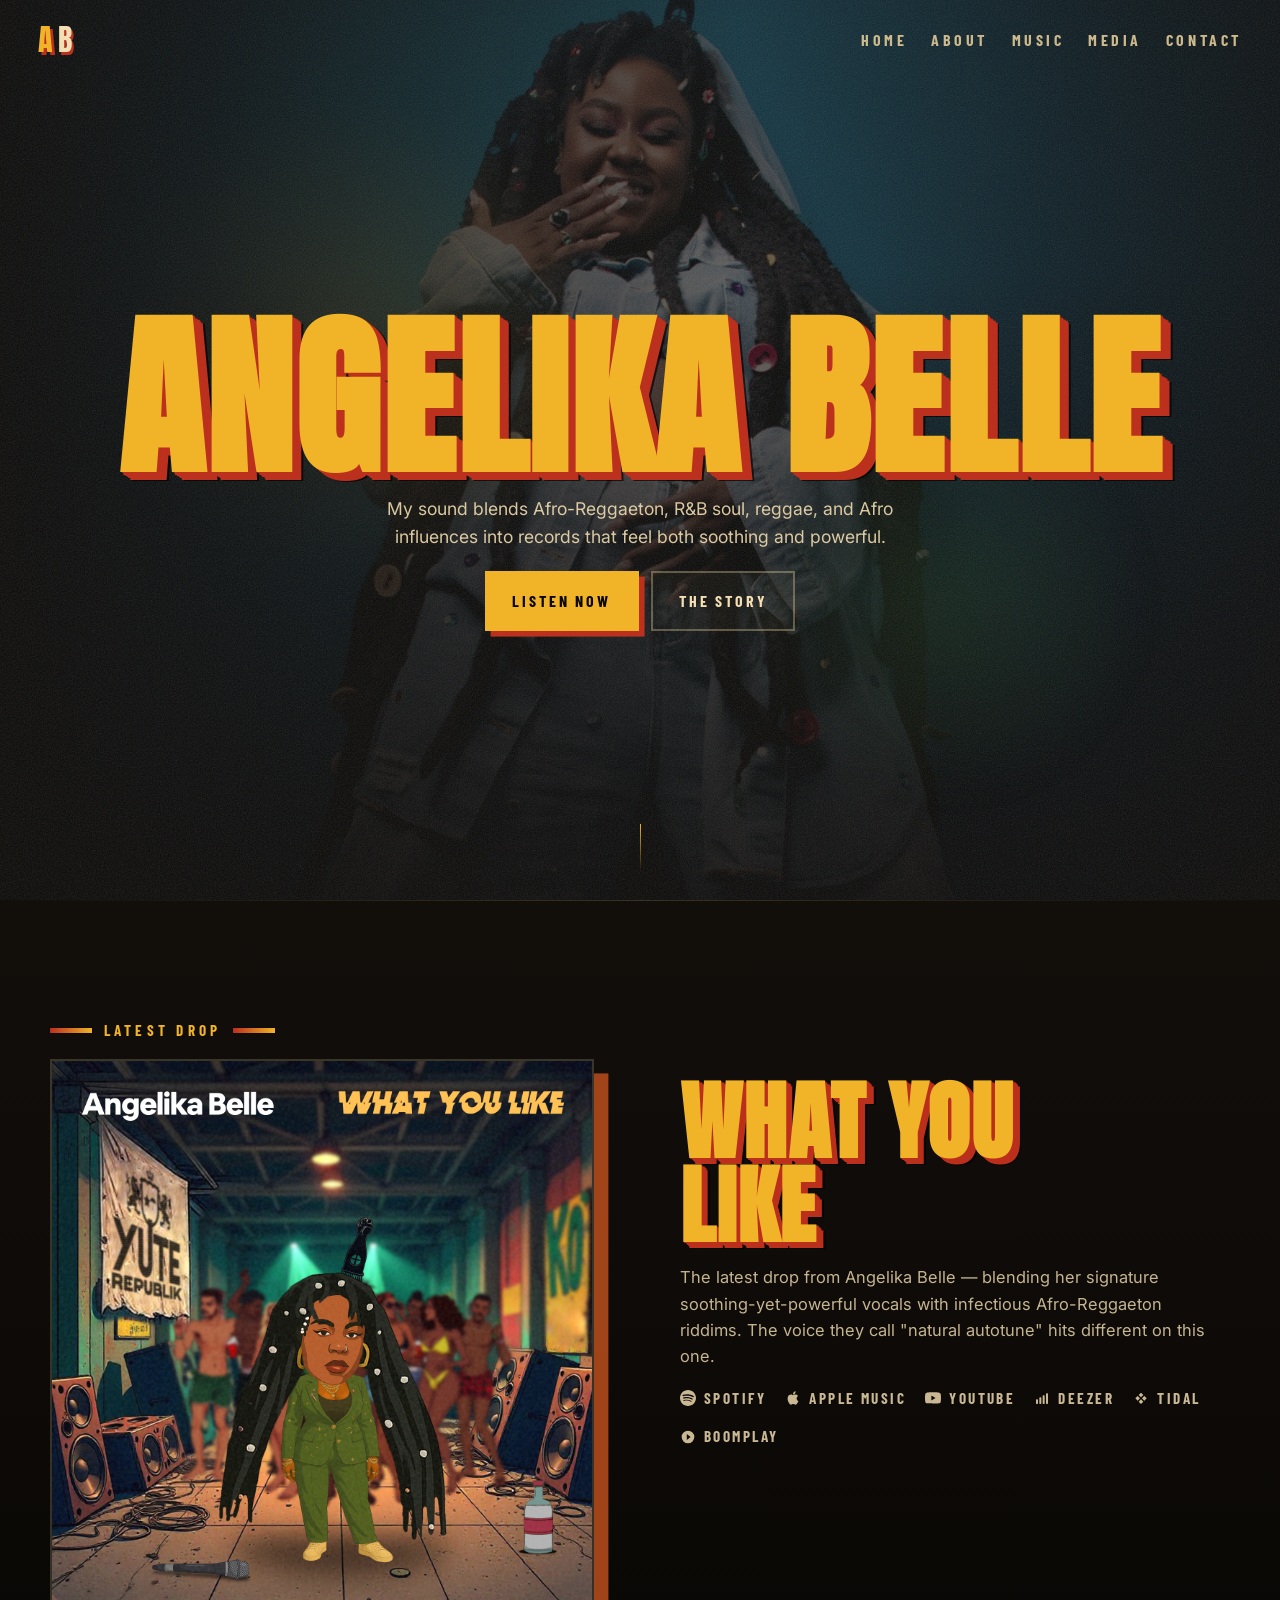
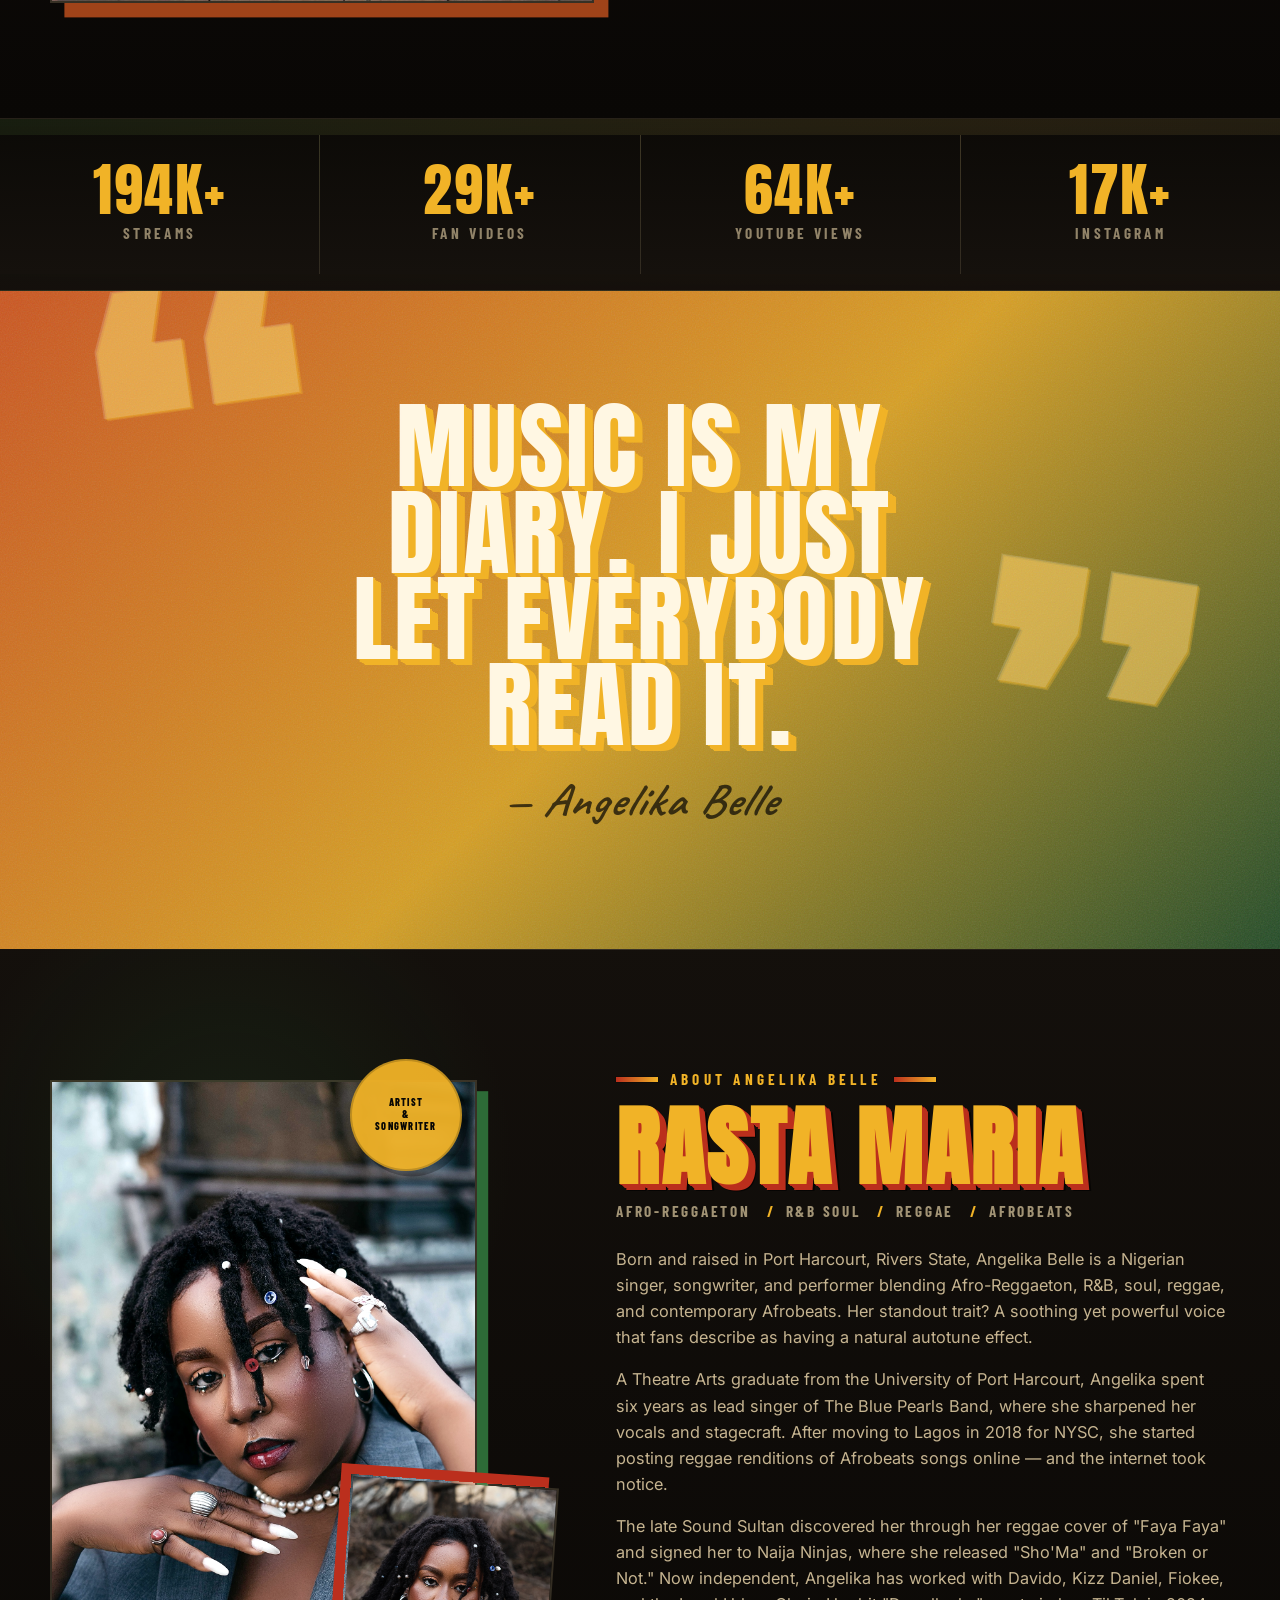
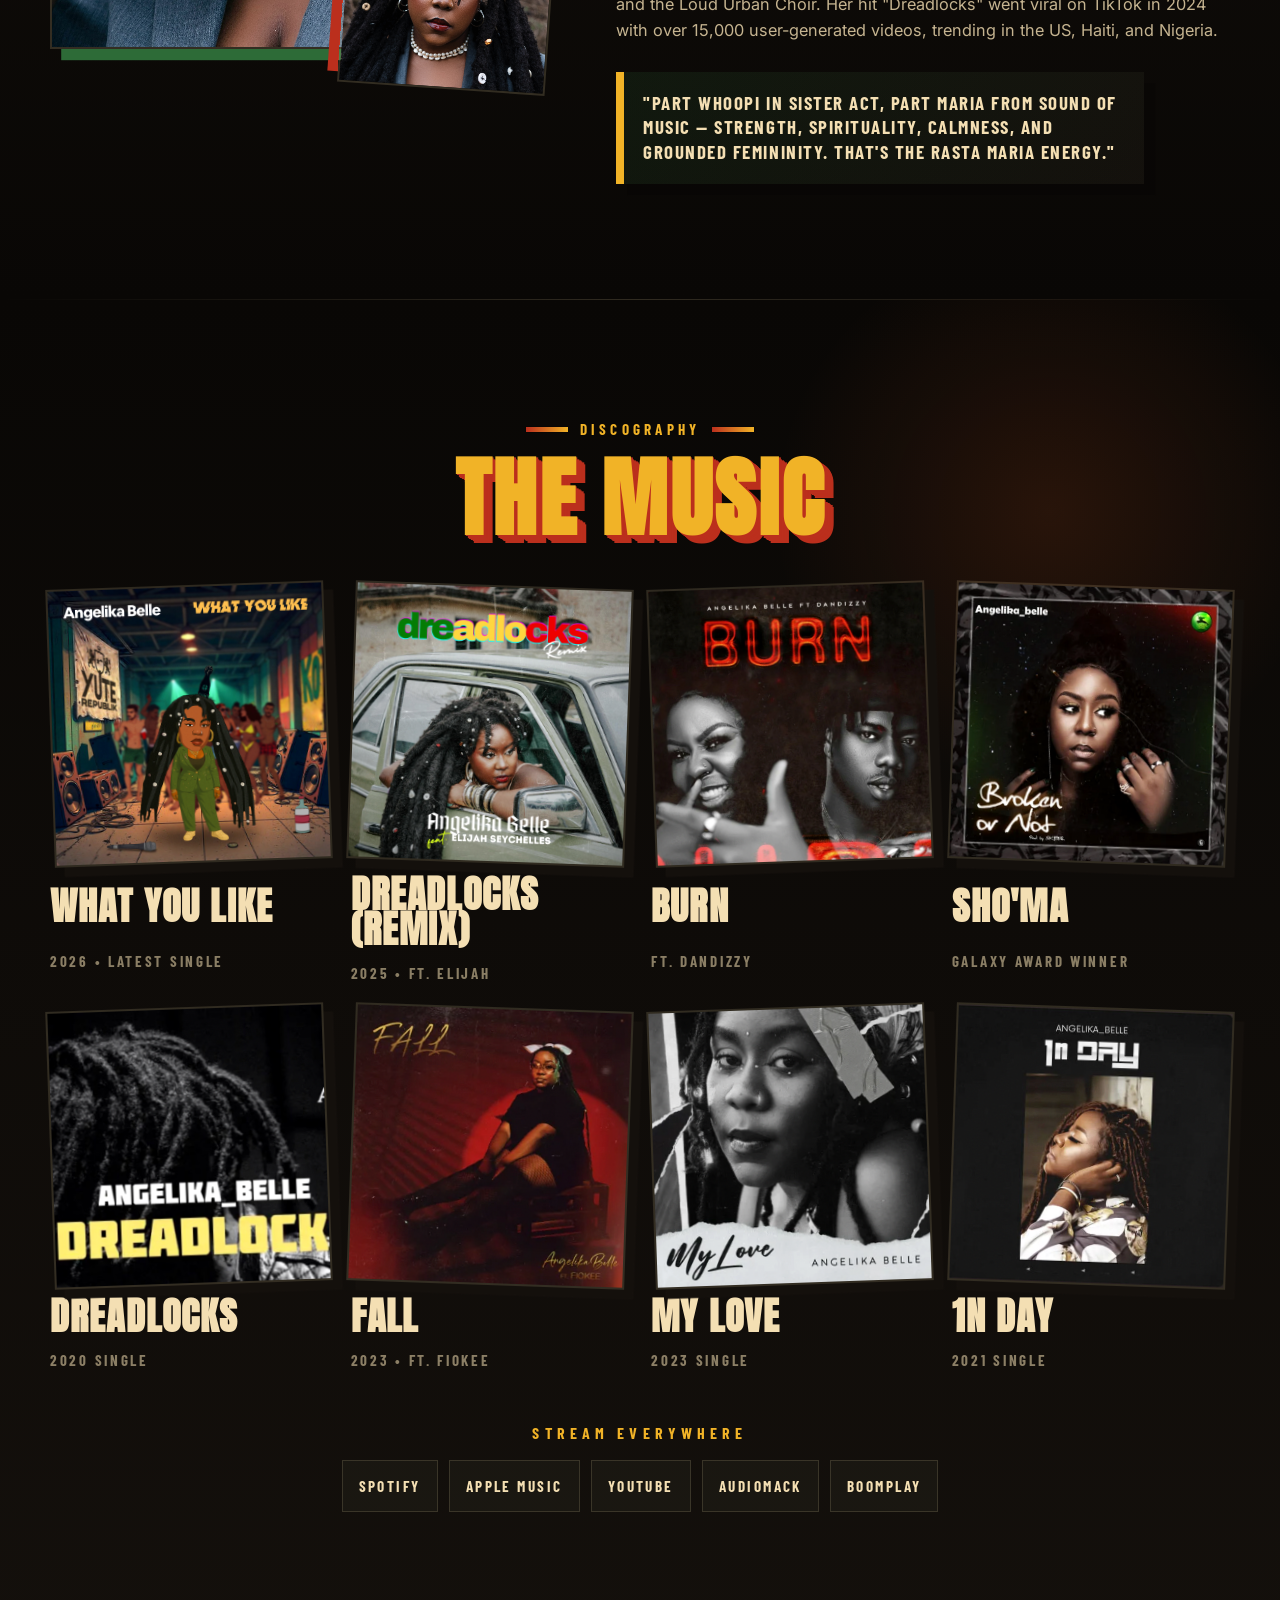
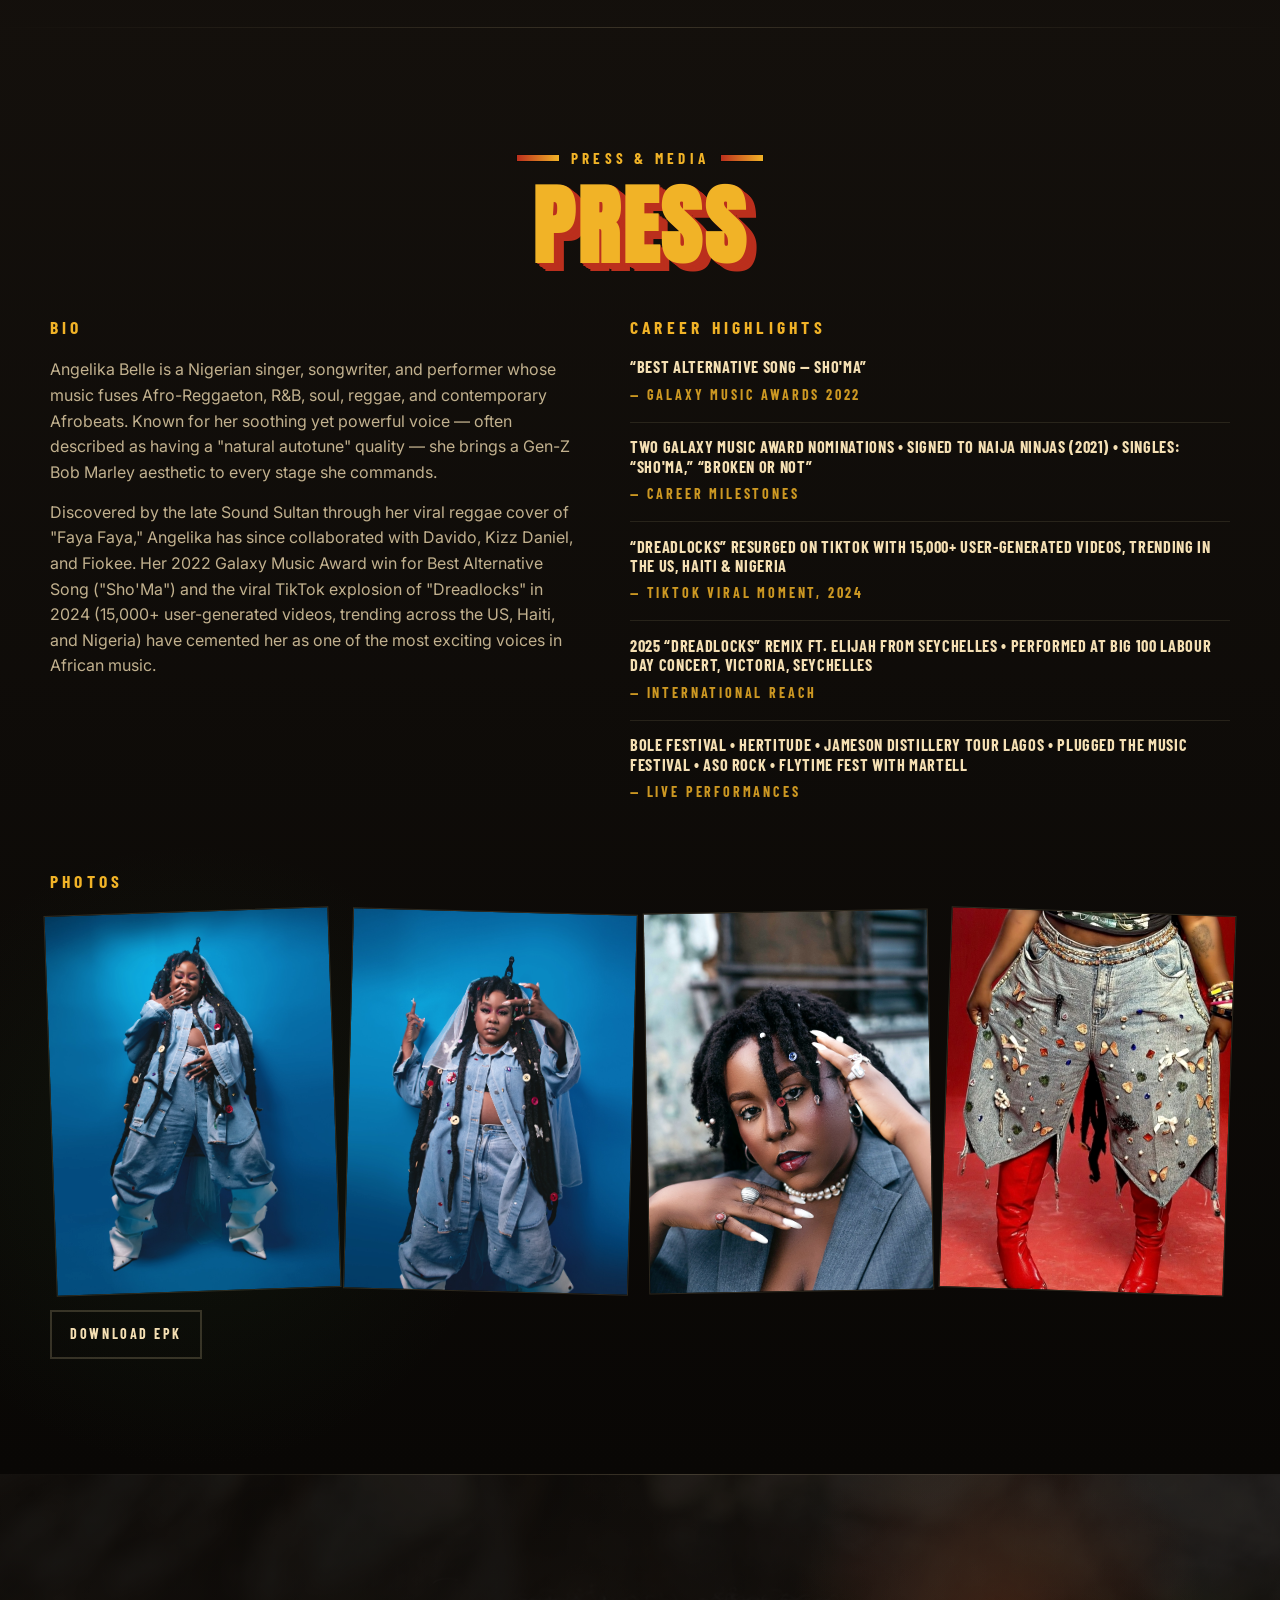
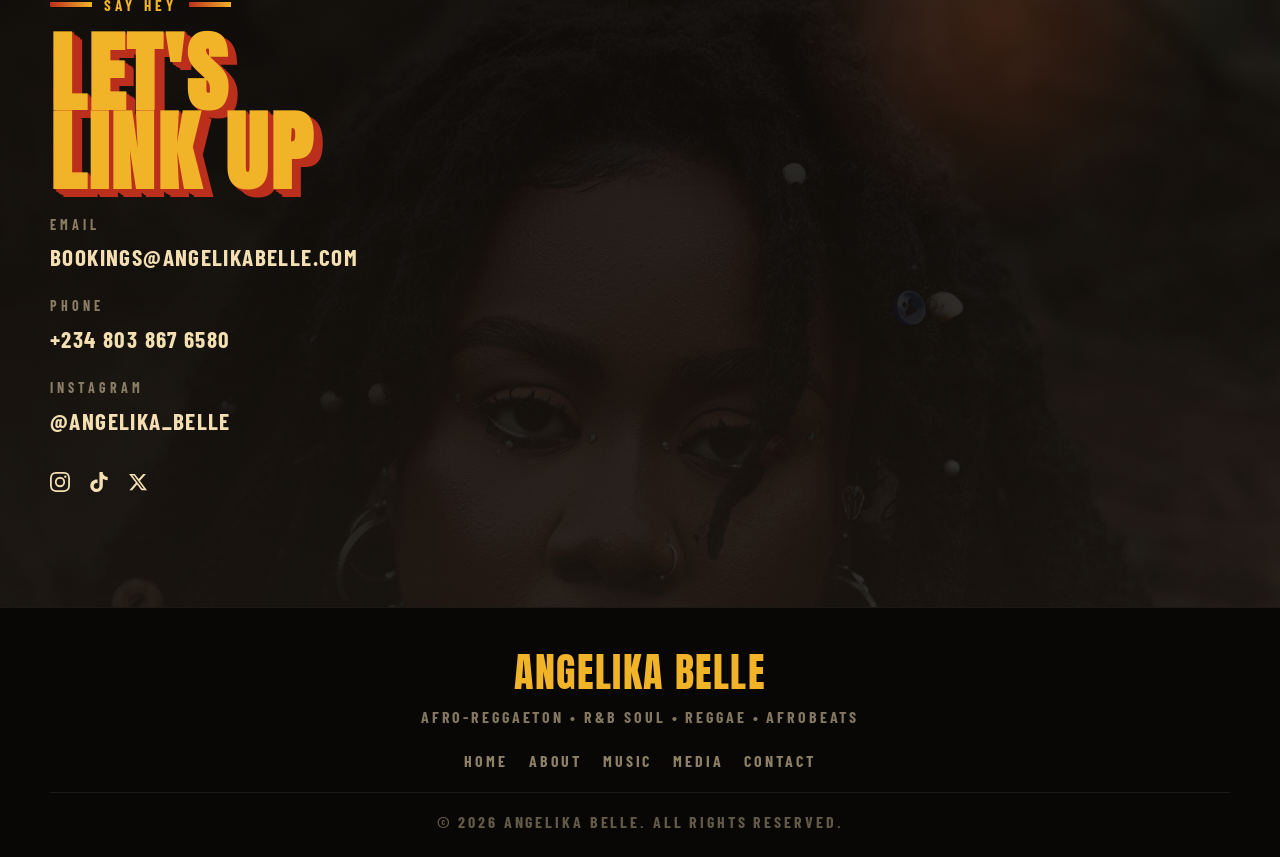
==== index.html @ 521965b9 "Build Angelika Belle site redesign" ====
<!DOCTYPE html>
<html lang="en">
<head>
  <meta charset="UTF-8">
  <meta name="viewport" content="width=device-width, initial-scale=1.0">
  <title>Angelika Belle — Official</title>
  <meta name="description" content="Official website of Angelika Belle — Nigerian singer, songwriter, and performer. Afro-Reggaeton, R&B Soul, Reggae, Afrobeats.">
  <link rel="preconnect" href="https://fonts.googleapis.com">
  <link rel="preconnect" href="https://fonts.gstatic.com" crossorigin>
  <link href="https://fonts.googleapis.com/css2?family=Anton&family=Barlow+Condensed:wght@400;500;600;700;800&family=Caveat:wght@600;700&family=Inter:wght@400;500;600;700;800&display=swap" rel="stylesheet">
  <link rel="stylesheet" href="css/style.css">
</head>
<body>

  <!-- Navigation -->
  <nav class="nav" id="nav">
    <a href="#home" class="nav-logo">
      <span class="logo-a">A</span><span class="logo-b">B</span>
    </a>
    <div class="nav-links" id="navLinks">
      <a href="#home" data-nav>Home</a>
      <a href="#about" data-nav>About</a>
      <a href="#music" data-nav>Music</a>
      <a href="#media" data-nav>Media</a>
      <a href="#contact" data-nav>Contact</a>
    </div>
    <button class="nav-toggle" id="navToggle" aria-label="Toggle menu">
      <span></span><span></span><span></span>
    </button>
  </nav>

  <!-- Mobile Menu -->
  <div class="mobile-menu" id="mobileMenu">
    <div class="mobile-menu-inner">
      <a href="#home" data-mobile-link>Home</a>
      <a href="#about" data-mobile-link>About</a>
      <a href="#music" data-mobile-link>Music</a>
      <a href="#media" data-mobile-link>Media</a>
      <a href="#contact" data-mobile-link>Contact</a>
      <div class="mobile-menu-socials">
        <a href="https://instagram.com/angelika_belle" target="_blank" rel="noopener noreferrer">IG</a>
        <a href="https://x.com/angelika_belle" target="_blank" rel="noopener noreferrer">X</a>
        <a href="https://tiktok.com/@angelika_belle" target="_blank" rel="noopener noreferrer">TT</a>
      </div>
    </div>
  </div>

  <main>

    <!-- ══════════ HERO ══════════ -->
    <section class="hero" id="home">
      <div class="hero-bg-image" data-parallax data-parallax-speed="0.16">
        <img src="assets/images/angelika_belle_1775850807431.jpeg" alt="Angelika Belle">
      </div>
      <div class="hero-grain"></div>
      <div class="hero-overlay"></div>
      <div class="hero-content">
        <h1 class="hero-title anim-up d1">
          <span class="hero-line hero-line-1">Angelika Belle</span>
        </h1>
        <p class="hero-deck anim-up d2">
          My sound blends Afro-Reggaeton, R&amp;B soul, reggae, and Afro influences into records that feel both soothing and powerful.
        </p>
        <div class="hero-btns anim-up d3">
          <a href="#music" class="btn btn-hot">Listen Now</a>
          <a href="#about" class="btn btn-ghost">The Story</a>
        </div>
      </div>
      <div class="hero-bottom">
        <div class="hero-scroll-line anim-up d3"></div>
      </div>
    </section>

    <!-- ══════════ FEATURED RELEASE ══════════ -->
    <section class="featured" id="featured">
      <div class="container">
        <div class="section-divider scroll-in">
          <span>Latest Drop</span>
        </div>
        <div class="featured-layout">
          <div class="featured-cover scroll-in" data-tilt>
            <img src="assets/images/release - What You Like 2026.jpg" alt="What You Like artwork by Angelika Belle">
          </div>
          <div class="featured-info scroll-in sd1">
            <h2 class="featured-title">What You<br>Like</h2>
            <p class="featured-desc">
              The latest drop from Angelika Belle — blending her signature
              soothing-yet-powerful vocals with infectious Afro-Reggaeton
              riddims. The voice they call "natural autotune" hits different
              on this one.
            </p>
            <div class="stream-links">
              <a href="https://open.spotify.com/album/3Im5jsHHzlIuIhIqN92DNZ?si=1&nd=1&dlsi=f3da75b918064ee2" class="stream-btn" target="_blank" rel="noopener noreferrer">
                <svg width="18" height="18" viewBox="0 0 24 24" fill="currentColor"><path d="M12 0C5.4 0 0 5.4 0 12s5.4 12 12 12 12-5.4 12-12S18.66 0 12 0zm5.521 17.34c-.24.359-.66.48-1.021.24-2.82-1.74-6.36-2.101-10.561-1.141-.418.122-.779-.179-.899-.539-.12-.421.18-.78.54-.9 4.56-1.021 8.52-.6 11.64 1.32.42.18.479.659.301 1.02zm1.44-3.3c-.301.42-.841.6-1.262.3-3.239-1.98-8.159-2.58-11.939-1.38-.479.12-1.02-.12-1.14-.6-.12-.48.12-1.021.6-1.141C9.6 9.9 15 10.561 18.72 12.84c.361.181.54.78.241 1.2zm.12-3.36C15.24 8.4 8.82 8.16 5.16 9.301c-.6.179-1.2-.181-1.38-.721-.18-.601.18-1.2.72-1.381 4.26-1.26 11.28-1.02 15.721 1.621.539.3.719 1.02.419 1.56-.299.421-1.02.599-1.559.3z"/></svg>
                Spotify
              </a>
              <a href="https://music.apple.com/us/album/what-you-like-single/1877894327" class="stream-btn" target="_blank" rel="noopener noreferrer">
                <svg width="18" height="18" viewBox="0 0 24 24" fill="currentColor"><path d="M18.71 19.5c-.83 1.24-1.71 2.45-3.05 2.47-1.34.03-1.77-.79-3.29-.79-1.53 0-2 .77-3.27.82-1.31.05-2.3-1.32-3.14-2.53C4.25 17 2.94 12.45 4.7 9.39c.87-1.52 2.43-2.48 4.12-2.51 1.28-.02 2.5.87 3.29.87.78 0 2.26-1.07 3.8-.91.65.03 2.47.26 3.64 1.98-.09.06-2.17 1.28-2.15 3.81.03 3.02 2.65 4.03 2.68 4.04-.03.07-.42 1.44-1.38 2.83M13 3.5c.73-.83 1.94-1.46 2.94-1.5.13 1.17-.34 2.35-1.04 3.19-.69.85-1.83 1.51-2.95 1.42-.15-1.15.41-2.35 1.05-3.11z"/></svg>
                Apple Music
              </a>
              <a href="https://www.youtube.com/watch?v=a4DGXqqy0M4&list=OLAK5uy_kscFLRUIQIiC4fAb8mkAQQVLJJwhYZG60&index=1" class="stream-btn" target="_blank" rel="noopener noreferrer">
                <svg width="18" height="18" viewBox="0 0 24 24" fill="currentColor"><path d="M23.498 6.186a3.016 3.016 0 0 0-2.122-2.136C19.505 3.545 12 3.545 12 3.545s-7.505 0-9.377.505A3.017 3.017 0 0 0 .502 6.186C0 8.07 0 12 0 12s0 3.93.502 5.814a3.016 3.016 0 0 0 2.122 2.136c1.871.505 9.376.505 9.376.505s7.505 0 9.377-.505a3.015 3.015 0 0 0 2.122-2.136C24 15.93 24 12 24 12s0-3.93-.502-5.814zM9.545 15.568V8.432L15.818 12l-6.273 3.568z"/></svg>
                YouTube
              </a>
              <a href="https://www.deezer.com/en/album/920980051" class="stream-btn" target="_blank" rel="noopener noreferrer">
                <svg width="18" height="18" viewBox="0 0 24 24" fill="currentColor" aria-hidden="true">
                  <rect x="3" y="14" width="3" height="7" rx="1"></rect>
                  <rect x="8" y="11" width="3" height="10" rx="1"></rect>
                  <rect x="13" y="8" width="3" height="13" rx="1"></rect>
                  <rect x="18" y="5" width="3" height="16" rx="1"></rect>
                </svg>
                Deezer
              </a>
              <a href="https://tidal.com/album/499745073" class="stream-btn" target="_blank" rel="noopener noreferrer">
                <svg width="18" height="18" viewBox="0 0 24 24" fill="currentColor" aria-hidden="true">
                  <path d="M12 4 8.5 7.5 12 11l3.5-3.5L12 4Zm-5 5L3.5 12.5 7 16l3.5-3.5L7 9Zm10 0-3.5 3.5L17 16l3.5-3.5L17 9Zm-5 5L8.5 17.5 12 21l3.5-3.5L12 14Z"></path>
                </svg>
                Tidal
              </a>
              <a href="https://www.boomplay.com/albums/125982179?srModel=openapi_featurefm&ffm=FFM_e9ed7d1b9ba32bbe08b4fdb4332a2c8f" class="stream-btn" target="_blank" rel="noopener noreferrer">
                <svg width="18" height="18" viewBox="0 0 24 24" fill="currentColor" aria-hidden="true">
                  <path d="M12 2.5a9.5 9.5 0 1 0 9.5 9.5A9.5 9.5 0 0 0 12 2.5Zm-1.8 5.1 5.7 4.4-5.7 4.4V7.6Z"></path>
                </svg>
                Boomplay
              </a>
            </div>
          </div>
        </div>
      </div>
    </section>

    <!-- ══════════ STATS ══════════ -->
    <section class="stats-section">
      <div class="stats-grid">
        <div class="stat-card scroll-in" style="--i:0">
          <span class="stat-number" data-counter data-target="200000" data-suffix="K+">0</span>
          <span class="stat-label">Streams</span>
        </div>
        <div class="stat-card scroll-in" style="--i:1">
          <span class="stat-number" data-counter data-target="30000" data-suffix="K+">0</span>
          <span class="stat-label">Fan Videos</span>
        </div>
        <div class="stat-card scroll-in" style="--i:2">
          <span class="stat-number" data-counter data-target="66000" data-suffix="K+">0</span>
          <span class="stat-label">YouTube Views</span>
        </div>
        <div class="stat-card scroll-in" style="--i:3">
          <span class="stat-number" data-counter data-target="18000" data-suffix="K+">0</span>
          <span class="stat-label">Instagram</span>
        </div>
      </div>
    </section>

    <!-- ══════════ PULL QUOTE ══════════ -->
    <section class="quote-section">
      <div class="quote-grain"></div>
      <div class="quote-marks" aria-hidden="true">
        <span class="quote-mark quote-mark-open">&ldquo;</span>
        <span class="quote-mark quote-mark-close">&rdquo;</span>
      </div>
      <div class="container">
        <blockquote class="poster-quote scroll-in">
          Music is my diary. I just let everybody read it.
        </blockquote>
        <cite class="poster-cite scroll-in sd1">— Angelika Belle</cite>
      </div>
    </section>

    <!-- ══════════ ABOUT ══════════ -->
    <section class="about" id="about">
      <div class="container">
        <div class="about-layout">
          <div class="about-photos scroll-in">
            <div class="about-photo-main" data-tilt>
              <img src="assets/images/angelika_belle_1775850936789.jpeg" alt="Angelika Belle portrait">
            </div>
            <div class="about-photo-small" data-tilt>
              <img src="assets/images/angelika_belle_1775850940435.jpeg" alt="Angelika Belle">
            </div>
            <div class="about-stamp spin-slow">
              <span>Artist<br>&amp;<br>Songwriter</span>
            </div>
          </div>
          <div class="about-text">
            <div class="section-divider scroll-in">
              <span>About Angelika Belle</span>
            </div>
            <h2 class="section-title scroll-in sd1">Rasta Maria</h2>
            <div class="about-genres scroll-in sd1">
              <span>Afro-Reggaeton</span>
              <span>R&amp;B Soul</span>
              <span>Reggae</span>
              <span>Afrobeats</span>
            </div>
            <div class="about-body scroll-in sd2">
              <p>
                Born and raised in Port Harcourt, Rivers State, Angelika Belle
                is a Nigerian singer, songwriter, and performer blending
                Afro-Reggaeton, R&B, soul, reggae, and contemporary Afrobeats.
                Her standout trait? A soothing yet powerful voice that fans
                describe as having a natural autotune effect.
              </p>
              <p>
                A Theatre Arts graduate from the University of Port Harcourt,
                Angelika spent six years as lead singer of The Blue Pearls Band,
                where she sharpened her vocals and stagecraft. After moving to
                Lagos in 2018 for NYSC, she started posting reggae renditions
                of Afrobeats songs online — and the internet took notice.
              </p>
              <p>
                The late Sound Sultan discovered her through her reggae cover of
                "Faya Faya" and signed her to Naija Ninjas, where she released
                "Sho'Ma" and "Broken or Not." Now independent, Angelika has
                worked with Davido, Kizz Daniel, Fiokee, and the Loud Urban
                Choir. Her hit "Dreadlocks" went viral on TikTok in 2024 with
                over 15,000 user-generated videos, trending in the US, Haiti,
                and Nigeria.
              </p>
            </div>
            <div class="about-quote-box scroll-in sd3">
              <p>"Part Whoopi in Sister Act, part Maria from Sound of Music — strength, spirituality, calmness, and grounded femininity. That's the Rasta Maria energy."</p>
            </div>
          </div>
        </div>
      </div>
    </section>

    <!-- ══════════ MUSIC ══════════ -->
    <section class="music" id="music">
      <div class="container">
        <div class="section-header-center">
          <div class="section-divider scroll-in section-divider-center">
            <span>Discography</span>
          </div>
          <h2 class="section-title scroll-in sd1">The Music</h2>
        </div>
        <div class="music-grid">
          <article class="music-card scroll-in" style="--i:0">
            <div class="music-card-img" data-tilt>
              <img src="assets/images/release - What You Like 2026.jpg" alt="What You Like cover art">
              <button class="play-fab" aria-label="Play">
                <svg width="22" height="22" viewBox="0 0 24 24" fill="currentColor"><path d="M8 5v14l11-7z"/></svg>
              </button>
            </div>
            <h3>What You Like</h3>
            <span>2026 &bull; Latest Single</span>
          </article>
          <article class="music-card scroll-in" style="--i:1">
            <div class="music-card-img" data-tilt>
              <img src="assets/images/release - dreadlocks remix 2025.jpg" alt="Dreadlocks remix cover art">
              <button class="play-fab" aria-label="Play">
                <svg width="22" height="22" viewBox="0 0 24 24" fill="currentColor"><path d="M8 5v14l11-7z"/></svg>
              </button>
            </div>
            <h3>Dreadlocks (Remix)</h3>
            <span>2025 &bull; ft. Elijah</span>
          </article>
          <article class="music-card scroll-in" style="--i:2">
            <div class="music-card-img" data-tilt>
              <img src="assets/images/release - Burn 2020.jpg" alt="Burn cover art">
              <button class="play-fab" aria-label="Play">
                <svg width="22" height="22" viewBox="0 0 24 24" fill="currentColor"><path d="M8 5v14l11-7z"/></svg>
              </button>
            </div>
            <h3>Burn</h3>
            <span>ft. DanDizzy</span>
          </article>
          <article class="music-card scroll-in" style="--i:3">
            <div class="music-card-img" data-tilt>
              <img src="assets/images/release - shoma 2021.png" alt="Sho'Ma cover art">
              <button class="play-fab" aria-label="Play">
                <svg width="22" height="22" viewBox="0 0 24 24" fill="currentColor"><path d="M8 5v14l11-7z"/></svg>
              </button>
            </div>
            <h3>Sho'Ma</h3>
            <span>Galaxy Award Winner</span>
          </article>
          <article class="music-card scroll-in" style="--i:4">
            <div class="music-card-img" data-tilt>
              <img src="assets/images/release - Dreadlocks 2020.jpg" alt="Dreadlocks cover art">
              <button class="play-fab" aria-label="Play">
                <svg width="22" height="22" viewBox="0 0 24 24" fill="currentColor"><path d="M8 5v14l11-7z"/></svg>
              </button>
            </div>
            <h3>Dreadlocks</h3>
            <span>2020 Single</span>
          </article>
          <article class="music-card scroll-in" style="--i:5">
            <div class="music-card-img" data-tilt>
              <img src="assets/images/release - Fall ft Fiokee 2023.png" alt="Fall featuring Fiokee cover art">
              <button class="play-fab" aria-label="Play">
                <svg width="22" height="22" viewBox="0 0 24 24" fill="currentColor"><path d="M8 5v14l11-7z"/></svg>
              </button>
            </div>
            <h3>Fall</h3>
            <span>2023 • ft. Fiokee</span>
          </article>
          <article class="music-card scroll-in" style="--i:6">
            <div class="music-card-img" data-tilt>
              <img src="assets/images/release - My Love 2023.png" alt="My Love cover art">
              <button class="play-fab" aria-label="Play">
                <svg width="22" height="22" viewBox="0 0 24 24" fill="currentColor"><path d="M8 5v14l11-7z"/></svg>
              </button>
            </div>
            <h3>My Love</h3>
            <span>2023 Single</span>
          </article>
          <article class="music-card scroll-in" style="--i:7">
            <div class="music-card-img" data-tilt>
              <img src="assets/images/release - 1n Day 2021.jpg" alt="1n Day cover art">
              <button class="play-fab" aria-label="Play">
                <svg width="22" height="22" viewBox="0 0 24 24" fill="currentColor"><path d="M8 5v14l11-7z"/></svg>
              </button>
            </div>
            <h3>1n Day</h3>
            <span>2021 Single</span>
          </article>
        </div>
        <div class="stream-everywhere scroll-in">
          <p>Stream everywhere</p>
          <div class="stream-pills">
            <a href="#" class="pill">Spotify</a>
            <a href="#" class="pill">Apple Music</a>
            <a href="#" class="pill">YouTube</a>
            <a href="#" class="pill">Audiomack</a>
            <a href="#" class="pill">Boomplay</a>
          </div>
        </div>
      </div>
    </section>

    <!-- ══════════ MEDIA / EPK ══════════ -->
    <section class="media" id="media">
      <div class="container">
        <div class="section-header-center">
          <div class="section-divider scroll-in section-divider-center">
            <span>Press &amp; Media</span>
          </div>
          <h2 class="section-title scroll-in sd1">Press</h2>
        </div>
        <div class="epk-layout">
          <div class="epk-bio scroll-in">
            <h3>Bio</h3>
            <p>
              Angelika Belle is a Nigerian singer, songwriter, and performer
              whose music fuses Afro-Reggaeton, R&B, soul, reggae, and
              contemporary Afrobeats. Known for her soothing yet powerful
              voice — often described as having a "natural autotune" quality —
              she brings a Gen-Z Bob Marley aesthetic to every stage she
              commands.
            </p>
            <p>
              Discovered by the late Sound Sultan through her viral reggae
              cover of "Faya Faya," Angelika has since collaborated with
              Davido, Kizz Daniel, and Fiokee. Her 2022 Galaxy Music Award
              win for Best Alternative Song ("Sho'Ma") and the viral TikTok
              explosion of "Dreadlocks" in 2024 (15,000+ user-generated
              videos, trending across the US, Haiti, and Nigeria) have
              cemented her as one of the most exciting voices in African music.
            </p>
          </div>
          <div class="epk-press scroll-in sd1">
            <h3>Career Highlights</h3>
            <div class="press-card">
              <p>&ldquo;Best Alternative Song &mdash; Sho'Ma&rdquo;</p>
              <cite>— Galaxy Music Awards 2022</cite>
            </div>
            <div class="press-card">
              <p>Two Galaxy Music Award nominations &bull; Signed to Naija Ninjas (2021) &bull; Singles: &ldquo;Sho'Ma,&rdquo; &ldquo;Broken or Not&rdquo;</p>
              <cite>— Career Milestones</cite>
            </div>
            <div class="press-card">
              <p>&ldquo;Dreadlocks&rdquo; resurged on TikTok with 15,000+ user-generated videos, trending in the US, Haiti &amp; Nigeria</p>
              <cite>— TikTok Viral Moment, 2024</cite>
            </div>
            <div class="press-card">
              <p>2025 &ldquo;Dreadlocks&rdquo; remix ft. Elijah from Seychelles &bull; Performed at Big 100 Labour Day concert, Victoria, Seychelles</p>
              <cite>— International Reach</cite>
            </div>
            <div class="press-card">
              <p>Bole Festival &bull; HERTITUDE &bull; Jameson Distillery Tour Lagos &bull; PLUGGED the Music Festival &bull; Aso Rock &bull; Flytime Fest with Martell</p>
              <cite>— Live Performances</cite>
            </div>
          </div>
        </div>
        <div class="epk-photos scroll-in">
          <h3>Photos</h3>
          <div class="press-photo-grid">
            <div class="press-photo" data-tilt><img src="assets/images/angelika_belle_1775850807431.jpeg" alt="Press photo" loading="lazy"></div>
            <div class="press-photo" data-tilt><img src="assets/images/angelika_belle_1775850811748.jpeg" alt="Press photo" loading="lazy"></div>
            <div class="press-photo" data-tilt><img src="assets/images/angelika_belle_1775850936789.jpeg" alt="Press photo" loading="lazy"></div>
            <div class="press-photo" data-tilt><img src="assets/images/angelika_belle_1775850829840.jpeg" alt="Press photo" loading="lazy"></div>
          </div>
          <a href="#" class="btn btn-outline-dark btn-sm">Download EPK</a>
        </div>
      </div>
    </section>

    <!-- ══════════ CONTACT ══════════ -->
    <section class="contact" id="contact">
      <div class="container">
        <div class="contact-layout contact-layout-single">
          <div class="contact-left">
            <div class="section-divider scroll-in">
              <span>Say Hey</span>
            </div>
            <h2 class="section-title section-title-light scroll-in sd1">Let's<br>Link Up</h2>
            <div class="contact-channels scroll-in sd2">
              <div class="channel">
                <h4>Email</h4>
                <a href="mailto:bookings@angelikabelle.com">bookings@angelikabelle.com</a>
              </div>
              <div class="channel">
                <h4>Phone</h4>
                <a href="tel:+2348038676580">+234 803 867 6580</a>
              </div>
              <div class="channel">
                <h4>Instagram</h4>
                <a href="https://instagram.com/angelika_belle" target="_blank" rel="noopener noreferrer">@angelika_belle</a>
              </div>
            </div>
            <div class="contact-socials scroll-in sd3">
              <a href="https://instagram.com/angelika_belle" class="social-circle" aria-label="Instagram" target="_blank" rel="noopener noreferrer">
                <svg width="20" height="20" viewBox="0 0 24 24" fill="currentColor"><path d="M12 2.163c3.204 0 3.584.012 4.85.07 3.252.148 4.771 1.691 4.919 4.919.058 1.265.069 1.645.069 4.849 0 3.205-.012 3.584-.069 4.849-.149 3.225-1.664 4.771-4.919 4.919-1.266.058-1.644.07-4.85.07-3.204 0-3.584-.012-4.849-.07-3.26-.149-4.771-1.699-4.919-4.92-.058-1.265-.07-1.644-.07-4.849 0-3.204.013-3.583.07-4.849.149-3.227 1.664-4.771 4.919-4.919 1.266-.057 1.645-.069 4.849-.069zM12 0C8.741 0 8.333.014 7.053.072 2.695.272.273 2.69.073 7.052.014 8.333 0 8.741 0 12c0 3.259.014 3.668.072 4.948.2 4.358 2.618 6.78 6.98 6.98C8.333 23.986 8.741 24 12 24c3.259 0 3.668-.014 4.948-.072 4.354-.2 6.782-2.618 6.979-6.98.059-1.28.073-1.689.073-4.948 0-3.259-.014-3.667-.072-4.947-.196-4.354-2.617-6.78-6.979-6.98C15.668.014 15.259 0 12 0zm0 5.838a6.162 6.162 0 100 12.324 6.162 6.162 0 000-12.324zM12 16a4 4 0 110-8 4 4 0 010 8zm6.406-11.845a1.44 1.44 0 100 2.881 1.44 1.44 0 000-2.881z"/></svg>
              </a>
              <a href="https://tiktok.com/@angelika_belle" class="social-circle" aria-label="TikTok" target="_blank" rel="noopener noreferrer">
                <svg width="20" height="20" viewBox="0 0 24 24" fill="currentColor"><path d="M12.525.02c1.31-.02 2.61-.01 3.91-.02.08 1.53.63 3.09 1.75 4.17 1.12 1.11 2.7 1.62 4.24 1.79v4.03c-1.44-.05-2.89-.35-4.2-.97-.57-.26-1.1-.59-1.62-.93-.01 2.92.01 5.84-.02 8.75-.08 1.4-.54 2.79-1.35 3.94-1.31 1.92-3.58 3.17-5.91 3.21-1.43.08-2.86-.31-4.08-1.03-2.02-1.19-3.44-3.37-3.65-5.71-.02-.5-.03-1-.01-1.49.18-1.9 1.12-3.72 2.58-4.96 1.66-1.44 3.98-2.13 6.15-1.72.02 1.48-.04 2.96-.04 4.44-.99-.32-2.15-.23-3.02.37-.63.41-1.11 1.04-1.36 1.75-.21.51-.15 1.07-.14 1.61.24 1.64 1.82 3.02 3.5 2.87 1.12-.01 2.19-.66 2.77-1.61.19-.33.4-.67.41-1.06.1-1.79.06-3.57.07-5.36.01-4.03-.01-8.05.02-12.07z"/></svg>
              </a>
              <a href="https://x.com/angelika_belle" class="social-circle" aria-label="X" target="_blank" rel="noopener noreferrer">
                <svg width="20" height="20" viewBox="0 0 24 24" fill="currentColor"><path d="M18.244 2.25h3.308l-7.227 8.26 8.502 11.24H16.17l-5.214-6.817L4.99 21.75H1.68l7.73-8.835L1.254 2.25H8.08l4.713 6.231zm-1.161 17.52h1.833L7.084 4.126H5.117z"/></svg>
              </a>
            </div>
          </div>
        </div>
      </div>
    </section>

  </main>

  <!-- Footer -->
  <footer class="footer">
    <div class="container">
      <div class="footer-inner">
        <div class="footer-brand">
          <span class="footer-name">Angelika Belle</span>
          <p>Afro-Reggaeton &bull; R&B Soul &bull; Reggae &bull; Afrobeats</p>
        </div>
        <div class="footer-links">
          <a href="#home">Home</a>
          <a href="#about">About</a>
          <a href="#music">Music</a>
          <a href="#media">Media</a>
          <a href="#contact">Contact</a>
        </div>
        <div class="footer-copy">
          <p>&copy; 2026 Angelika Belle. All rights reserved.</p>
        </div>
      </div>
    </div>
  </footer>

  <script src="js/main.js"></script>
</body>
</html>
---- css/style.css ----
*, *::before, *::after {
  box-sizing: border-box;
  margin: 0;
  padding: 0;
}

:root {
  --bg: #090705;
  --bg-soft: #14100c;
  --bg-panel: #1b1510;
  --ink: #f4dfb3;
  --ink-dim: #ccb98c;
  --line: rgba(255, 231, 176, 0.18);
  --yellow: #f1b327;
  --orange: #da5b22;
  --red: #bb2f1d;
  --green: #2d6b37;
  --shadow: rgba(0, 0, 0, 0.42);
  --shadow-heavy: rgba(0, 0, 0, 0.72);
  --font-display: "Anton", sans-serif;
  --font-condensed: "Barlow Condensed", sans-serif;
  --font-body: "Inter", sans-serif;
  --container: min(1180px, calc(100vw - 2.25rem));
  --section-space: clamp(4.5rem, 9vw, 8.5rem);
  --ease: cubic-bezier(0.22, 1, 0.36, 1);
  --grain: url("data:image/svg+xml,%3Csvg viewBox='0 0 180 180' xmlns='http://www.w3.org/2000/svg'%3E%3Cfilter id='n'%3E%3CfeTurbulence type='fractalNoise' baseFrequency='.9' numOctaves='3' stitchTiles='stitch'/%3E%3C/filter%3E%3Crect width='100%25' height='100%25' filter='url(%23n)' opacity='.42'/%3E%3C/svg%3E");
}

html {
  scroll-behavior: smooth;
}

body {
  min-width: 320px;
  font-family: var(--font-body);
  background:
    radial-gradient(circle at 20% 0%, rgba(241, 179, 39, 0.16), transparent 28%),
    radial-gradient(circle at 85% 18%, rgba(187, 47, 29, 0.2), transparent 22%),
    radial-gradient(circle at 50% 90%, rgba(45, 107, 55, 0.15), transparent 32%),
    var(--bg);
  color: var(--ink);
  line-height: 1.6;
  overflow-x: hidden;
  -webkit-font-smoothing: antialiased;
  position: relative;
  --scroll-shift: 0px;
}

body::before {
  content: "";
  position: fixed;
  inset: 0;
  pointer-events: none;
  background-image: var(--grain);
  background-size: 180px 180px;
  opacity: 0.2;
  mix-blend-mode: soft-light;
  z-index: 2000;
}

::selection {
  background: var(--yellow);
  color: var(--bg);
}

img {
  display: block;
  max-width: 100%;
}

a {
  color: inherit;
  text-decoration: none;
}

button,
input,
textarea,
select {
  font: inherit;
}

button {
  border: 0;
  background: none;
  cursor: pointer;
}

.container {
  width: var(--container);
  margin: 0 auto;
}

.hero-grain,
.quote-grain {
  position: absolute;
  inset: 0;
  background-image: var(--grain);
  background-size: 220px 220px;
  opacity: 0.34;
  pointer-events: none;
  z-index: 2;
}

.anim-up {
  opacity: 0;
  transform: translateY(24px);
  animation: rise 0.82s var(--ease) forwards;
}

.d1 { animation-delay: 0.12s; }
.d2 { animation-delay: 0.26s; }
.d3 { animation-delay: 0.4s; }

.scroll-in {
  opacity: 0;
  transform: translateY(28px);
  transition: opacity 0.75s var(--ease), transform 0.75s var(--ease);
}

.scroll-in.visible {
  opacity: 1;
  transform: translateY(0);
}

.sd1 { transition-delay: 0.09s; }
.sd2 { transition-delay: 0.18s; }
.sd3 { transition-delay: 0.27s; }

@keyframes rise {
  to {
    opacity: 1;
    transform: translateY(0);
  }
}

@keyframes swayGlow {
  0%, 100% { transform: translate3d(0, 0, 0) scale(1); }
  50% { transform: translate3d(0, -10px, 0) scale(1.03); }
}

@keyframes spin {
  to { transform: rotate(360deg); }
}

.nav {
  position: fixed;
  inset: 0 0 auto;
  z-index: 1000;
  display: flex;
  align-items: center;
  justify-content: space-between;
  gap: 1rem;
  padding: 1rem clamp(1rem, 3vw, 2.5rem);
  transition: background 0.35s ease, border-color 0.35s ease, transform 0.35s ease;
}

.nav.scrolled {
  background: rgba(9, 7, 5, 0.93);
  border-bottom: 1px solid rgba(255, 231, 176, 0.14);
}

.nav-logo {
  display: inline-flex;
  align-items: baseline;
  gap: 0.15rem;
  font-family: var(--font-display);
  font-size: 1.85rem;
  letter-spacing: 0.06em;
  text-transform: uppercase;
  text-shadow: 0.18rem 0.18rem 0 var(--red);
}

.logo-a { color: var(--yellow); }
.logo-b { color: var(--ink); }

.nav-links {
  display: flex;
  flex-wrap: wrap;
  gap: 1.5rem;
}

.nav-links a {
  position: relative;
  font-family: var(--font-condensed);
  font-size: 1rem;
  font-weight: 700;
  letter-spacing: 0.22em;
  text-transform: uppercase;
  color: var(--ink-dim);
}

.nav-links a::after {
  content: "";
  position: absolute;
  left: 0;
  bottom: -0.2rem;
  width: 100%;
  height: 2px;
  background: var(--yellow);
  transform: scaleX(0);
  transform-origin: left;
  transition: transform 0.3s var(--ease);
}

.nav-links a:hover,
.nav-links a:focus-visible {
  color: var(--ink);
}

.nav-links a:hover::after,
.nav-links a:focus-visible::after {
  transform: scaleX(1);
}

.nav-toggle {
  display: none;
  flex-direction: column;
  gap: 0.3rem;
  width: 2rem;
  position: relative;
  z-index: 1002;
}

.nav-toggle span {
  width: 100%;
  height: 2px;
  background: var(--ink);
  transition: transform 0.3s ease, opacity 0.3s ease;
}

.nav-toggle.active span:nth-child(1) { transform: translateY(0.5rem) rotate(45deg); }
.nav-toggle.active span:nth-child(2) { opacity: 0; }
.nav-toggle.active span:nth-child(3) { transform: translateY(-0.5rem) rotate(-45deg); }

.mobile-menu {
  position: fixed;
  inset: 0;
  z-index: 999;
  background:
    radial-gradient(circle at 20% 25%, rgba(218, 91, 34, 0.22), transparent 24%),
    radial-gradient(circle at 80% 75%, rgba(45, 107, 55, 0.22), transparent 22%),
    rgba(9, 7, 5, 0.98);
  opacity: 0;
  pointer-events: none;
  transition: opacity 0.35s ease;
}

.mobile-menu.active {
  opacity: 1;
  pointer-events: auto;
}

.mobile-menu-inner {
  min-height: 100%;
  display: flex;
  flex-direction: column;
  justify-content: center;
  align-items: center;
  gap: 0.45rem;
  padding: 6rem 1.5rem 2rem;
  text-align: center;
}

.mobile-menu-inner > a {
  font-family: var(--font-display);
  font-size: clamp(2.8rem, 12vw, 4.5rem);
  line-height: 0.94;
  letter-spacing: 0.04em;
  text-transform: uppercase;
  text-shadow: 0.14rem 0.14rem 0 rgba(0, 0, 0, 0.45);
}

.mobile-menu-socials {
  display: flex;
  gap: 1.2rem;
  margin-top: 1.8rem;
}

.mobile-menu-socials a {
  font-family: var(--font-condensed);
  letter-spacing: 0.22em;
  color: var(--yellow);
}

.btn {
  display: inline-flex;
  align-items: center;
  justify-content: center;
  gap: 0.45rem;
  min-height: 3.3rem;
  padding: 0.95rem 1.6rem;
  border: 2px solid transparent;
  font-family: var(--font-condensed);
  font-size: 1rem;
  font-weight: 700;
  letter-spacing: 0.18em;
  text-transform: uppercase;
  transition: transform 0.25s var(--ease), background 0.25s var(--ease), border-color 0.25s var(--ease), color 0.25s var(--ease), box-shadow 0.25s var(--ease);
  position: relative;
  overflow: hidden;
}

.btn::after {
  content: "";
  position: absolute;
  inset: 0;
  background: linear-gradient(120deg, transparent 20%, rgba(255, 255, 255, 0.18) 48%, transparent 76%);
  transform: translateX(-120%);
  transition: transform 0.5s var(--ease);
}

.btn:hover,
.btn:focus-visible {
  transform: translate(-0.2rem, -0.2rem);
}

.btn:hover::after,
.btn:focus-visible::after {
  transform: translateX(120%);
}

.btn-hot,
.btn-sun {
  background: var(--yellow);
  color: var(--bg);
  box-shadow: 0.35rem 0.35rem 0 var(--red);
}

.btn-hot:hover,
.btn-hot:focus-visible,
.btn-sun:hover,
.btn-sun:focus-visible {
  background: #ffd057;
}

.btn-ghost {
  border-color: rgba(255, 231, 176, 0.3);
  color: var(--ink);
  background: rgba(255, 231, 176, 0.03);
}

.btn-ghost:hover,
.btn-ghost:focus-visible {
  border-color: var(--yellow);
  color: var(--yellow);
}

.btn-outline-dark {
  border-color: rgba(255, 231, 176, 0.18);
  color: var(--ink);
  background: transparent;
}

.btn-outline-dark:hover,
.btn-outline-dark:focus-visible {
  border-color: var(--orange);
  color: var(--orange);
}

.btn-sm {
  min-height: 2.8rem;
  padding: 0.7rem 1.15rem;
  font-size: 0.88rem;
}

.btn-full { width: 100%; }

.section-divider {
  display: inline-flex;
  align-items: center;
  gap: 0.75rem;
  margin-bottom: 1rem;
  font-family: var(--font-condensed);
  font-size: 0.95rem;
  font-weight: 700;
  letter-spacing: 0.28em;
  text-transform: uppercase;
  color: var(--yellow);
}

.section-divider::before,
.section-divider::after {
  content: "";
  width: 2.6rem;
  height: 0.32rem;
  background: linear-gradient(90deg, var(--red), var(--yellow));
  box-shadow: 0 0 0 1px rgba(0, 0, 0, 0.2);
}

.section-divider-center { justify-content: center; }

.section-header-center {
  text-align: center;
  margin-bottom: 3rem;
}

.section-title {
  font-family: var(--font-display);
  font-size: clamp(3rem, 8vw, 5.5rem);
  line-height: 0.9;
  letter-spacing: 0.03em;
  text-transform: uppercase;
  max-width: 8ch;
  text-wrap: balance;
}

.section-title-light { color: var(--ink); }

.hero {
  position: relative;
  min-height: 100svh;
  display: grid;
  place-items: center;
  overflow: clip;
  padding: 6.4rem 0 3rem;
  isolation: isolate;
}

.hero::before {
  content: "";
  position: absolute;
  inset: 8% 52% auto 6%;
  aspect-ratio: 1;
  background: radial-gradient(circle, rgba(241, 179, 39, 0.32), transparent 65%);
  filter: blur(12px);
  animation: swayGlow 12s ease-in-out infinite;
  z-index: 1;
}

.hero::after {
  content: "";
  position: absolute;
  inset: auto 8% 10% 56%;
  aspect-ratio: 1.1;
  background: radial-gradient(circle, rgba(45, 107, 55, 0.22), transparent 64%);
  filter: blur(18px);
  animation: swayGlow 16s ease-in-out infinite reverse;
  z-index: 1;
}

.hero-bg-image,
.hero-bg-image img,
.hero-overlay {
  position: absolute;
  inset: 0;
}

.hero-bg-image img {
  width: 100%;
  height: 100%;
  object-fit: cover;
  object-position: center 18%;
  filter: saturate(0.78) contrast(1.06) brightness(0.56) sepia(0.14);
  transform: scale(1.06) translateY(var(--scroll-shift));
  transition: transform 0.3s linear;
}

.hero-overlay {
  z-index: 1;
  background:
    linear-gradient(90deg, rgba(9, 7, 5, 0.96) 0%, rgba(9, 7, 5, 0.62) 34%, rgba(9, 7, 5, 0.32) 58%, rgba(9, 7, 5, 0.82) 100%),
    linear-gradient(180deg, rgba(9, 7, 5, 0.18) 0%, rgba(9, 7, 5, 0.04) 30%, rgba(9, 7, 5, 0.84) 100%);
}

.hero-content {
  position: relative;
  z-index: 3;
  width: min(100vw - 2rem, 1400px);
  display: grid;
  justify-items: center;
  text-align: center;
  transform: translateY(calc(var(--scroll-shift) * -0.22));
}

.hero-kicker-wrap {
  display: flex;
  align-items: center;
  flex-wrap: wrap;
  gap: 0.8rem 1rem;
  margin-bottom: 1rem;
}

.hero-tag {
  font-family: var(--font-condensed);
  font-size: 0.95rem;
  font-weight: 700;
  letter-spacing: 0.32em;
  text-transform: uppercase;
  color: var(--ink);
}

.hero-stamp {
  display: inline-flex;
  align-items: center;
  justify-content: center;
  padding: 0.45rem 0.75rem;
  border: 2px solid rgba(255, 231, 176, 0.34);
  background: rgba(187, 47, 29, 0.16);
  color: var(--yellow);
  font-family: var(--font-condensed);
  font-size: 0.88rem;
  font-weight: 800;
  letter-spacing: 0.18em;
  text-transform: uppercase;
  transform: rotate(-6deg);
}

.hero-title {
  display: grid;
  width: 100%;
  max-width: none;
  line-height: 0.86;
  text-transform: uppercase;
}

.hero-line {
  display: block;
}

.hero-line-1 {
  font-family: var(--font-display);
  width: 100%;
  font-size: clamp(4.8rem, 13.6vw, 12.2rem);
  letter-spacing: 0.015em;
  white-space: nowrap;
  text-align: center;
  color: var(--yellow);
  text-shadow:
    0.1rem 0.08rem 0 var(--red),
    0.2rem 0.16rem 0 var(--red),
    0.3rem 0.24rem 0 var(--red),
    0.4rem 0.32rem 0 var(--red),
    0.5rem 0.4rem 0 var(--red),
    0.6rem 0.48rem 0 var(--red),
    0.72rem 0.58rem 0 rgba(0, 0, 0, 0.66);
}

.hero-line-3 {
  margin-top: 0.8rem;
  max-width: 10ch;
  font-family: var(--font-condensed);
  font-size: clamp(1.1rem, 2.8vw, 1.9rem);
  font-weight: 700;
  line-height: 0.96;
  letter-spacing: 0.16em;
  color: var(--ink);
}

.hero-deck {
  max-width: 34rem;
  margin-top: 1.35rem;
  margin-bottom: 1.2rem;
  font-size: clamp(1rem, 2vw, 1.1rem);
  color: rgba(244, 223, 179, 0.88);
}

.hero-genres {
  display: flex;
  flex-wrap: wrap;
  gap: 0.6rem 1rem;
  margin: 1.5rem 0 2rem;
}

.hero-genres span {
  position: relative;
  font-family: var(--font-condensed);
  font-size: 0.95rem;
  font-weight: 700;
  letter-spacing: 0.18em;
  text-transform: uppercase;
  color: var(--ink-dim);
}

.hero-genres span:not(:first-child)::before {
  content: "/";
  margin-right: 0.65rem;
  color: var(--yellow);
}

.hero-btns {
  display: flex;
  flex-wrap: wrap;
  gap: 0.8rem;
}

.hero-side-note {
  position: absolute;
  z-index: 3;
  display: flex;
  flex-direction: column;
  gap: 0.15rem;
  font-family: var(--font-condensed);
  text-transform: uppercase;
  letter-spacing: 0.24em;
}

.hero-side-note span {
  font-size: 0.78rem;
  color: rgba(244, 223, 179, 0.56);
}

.hero-side-note strong {
  font-size: 1rem;
  color: var(--yellow);
}

.hero-side-left {
  left: clamp(1rem, 3vw, 2rem);
  bottom: 8rem;
  transform: rotate(-90deg);
  transform-origin: left bottom;
}

.hero-side-right {
  right: clamp(1rem, 3vw, 2rem);
  top: 7.5rem;
  text-align: right;
}

.hero-bottom {
  position: absolute;
  inset: auto 0 1.75rem;
  z-index: 3;
  display: flex;
  flex-direction: column;
  align-items: center;
  gap: 0.7rem;
}

.hero-location {
  font-family: var(--font-condensed);
  font-size: 0.86rem;
  font-weight: 700;
  letter-spacing: 0.28em;
  text-transform: uppercase;
  color: rgba(244, 223, 179, 0.56);
}

.hero-scroll-line {
  width: 1px;
  height: 3rem;
  background: linear-gradient(180deg, var(--yellow), transparent);
}

.featured,
.about,
.music,
.media,
.contact {
  position: relative;
  padding: var(--section-space) 0;
}

.featured::before,
.about::before,
.music::before,
.media::before,
.contact::before {
  content: "";
  position: absolute;
  left: 0;
  right: 0;
  top: 0;
  height: 1px;
  background: linear-gradient(90deg, transparent, rgba(255, 231, 176, 0.16), transparent);
}

.featured {
  background:
    linear-gradient(180deg, rgba(20, 16, 12, 0.84), rgba(9, 7, 5, 0.96)),
    var(--bg);
}

.featured-layout {
  display: grid;
  grid-template-columns: minmax(0, 1fr) minmax(20rem, 0.95fr);
  align-items: start;
  gap: clamp(1.5rem, 4vw, 4rem);
}

.featured-cover {
  position: relative;
  aspect-ratio: 1;
  max-width: 34rem;
  border: 2px solid rgba(255, 231, 176, 0.18);
  box-shadow: 0.9rem 0.9rem 0 rgba(218, 91, 34, 0.72);
  overflow: hidden;
  transform: rotate(-2.5deg);
  transition: transform 0.35s var(--ease), box-shadow 0.35s var(--ease), border-color 0.35s var(--ease);
}

.featured-cover::after {
  content: "";
  position: absolute;
  inset: 0;
  background-image: var(--grain);
  opacity: 0.26;
  mix-blend-mode: screen;
}

.featured-cover img {
  width: 100%;
  height: 100%;
  object-fit: cover;
  filter: saturate(0.9) contrast(1.06);
  transition: transform 0.5s var(--ease), filter 0.35s var(--ease);
}

.featured-cover:hover,
.featured-cover:focus-within {
  transform: translate(-0.35rem, -0.35rem) rotate(-1.2deg);
  box-shadow: 1.1rem 1.1rem 0 rgba(218, 91, 34, 0.86);
}

.featured-cover:hover img,
.featured-cover:focus-within img {
  transform: scale(1.04);
  filter: saturate(0.98) contrast(1.08);
}

.featured-cover-badge {
  position: absolute;
  left: 1rem;
  bottom: 1rem;
  z-index: 1;
  padding: 0.4rem 0.7rem;
  background: rgba(9, 7, 5, 0.85);
  border: 1px solid rgba(255, 231, 176, 0.18);
  font-family: var(--font-condensed);
  font-weight: 700;
  letter-spacing: 0.18em;
  text-transform: uppercase;
  color: var(--yellow);
}

.featured-info {
  display: grid;
  align-content: start;
  gap: 1rem;
  padding-top: 1.25rem;
}

.featured-title {
  font-family: var(--font-display);
  font-size: clamp(3.1rem, 7vw, 5.4rem);
  line-height: 0.98;
  text-transform: uppercase;
  letter-spacing: 0.02em;
  max-width: none;
  color: var(--yellow);
  text-shadow:
    0.08rem 0.07rem 0 var(--red),
    0.16rem 0.14rem 0 var(--red),
    0.24rem 0.21rem 0 var(--red),
    0.32rem 0.28rem 0 var(--red),
    0.4rem 0.35rem 0 var(--red),
    0.52rem 0.44rem 0 rgba(0, 0, 0, 0.64);
}

.featured-desc {
  max-width: 34rem;
  font-size: 1.03rem;
  color: rgba(244, 223, 179, 0.8);
}

.featured-meta {
  display: flex;
  flex-wrap: wrap;
  gap: 0.6rem;
}

.meta-pill {
  padding: 0.45rem 0.72rem;
  background: rgba(255, 231, 176, 0.06);
  border: 1px solid rgba(255, 231, 176, 0.14);
  font-family: var(--font-condensed);
  font-size: 0.9rem;
  font-weight: 700;
  letter-spacing: 0.18em;
  text-transform: uppercase;
  color: var(--yellow);
}

.stream-links {
  display: flex;
  flex-wrap: wrap;
  gap: 0.9rem 1.2rem;
}

.stream-btn {
  display: inline-flex;
  align-items: center;
  gap: 0.5rem;
  font-family: var(--font-condensed);
  font-size: 0.95rem;
  font-weight: 700;
  letter-spacing: 0.16em;
  text-transform: uppercase;
  color: rgba(244, 223, 179, 0.82);
  transition: transform 0.25s var(--ease), color 0.25s var(--ease), opacity 0.25s var(--ease);
}

.stream-btn svg {
  width: 1rem;
  height: 1rem;
  flex: 0 0 auto;
}

.pill {
  display: inline-flex;
  align-items: center;
  gap: 0.5rem;
  padding: 0.8rem 1rem;
  background: rgba(255, 231, 176, 0.03);
  border: 1px solid rgba(255, 231, 176, 0.14);
  font-family: var(--font-condensed);
  font-size: 0.95rem;
  font-weight: 700;
  letter-spacing: 0.16em;
  text-transform: uppercase;
  transition: transform 0.25s var(--ease), border-color 0.25s var(--ease), color 0.25s var(--ease), background 0.25s var(--ease);
}

.stream-btn:hover,
.stream-btn:focus-visible,
.pill:hover,
.pill:focus-visible {
  transform: translateY(-0.12rem);
  color: var(--yellow);
}

.pill:hover,
.pill:focus-visible {
  border-color: var(--yellow);
  background: rgba(241, 179, 39, 0.08);
}

.stats-section {
  position: relative;
  padding: 1rem 0;
  background: linear-gradient(180deg, rgba(45, 107, 55, 0.18), rgba(20, 16, 12, 0.9));
  border-top: 1px solid rgba(255, 231, 176, 0.08);
  border-bottom: 1px solid rgba(255, 231, 176, 0.08);
}

.stats-grid {
  display: grid;
  grid-template-columns: repeat(4, minmax(0, 1fr));
  gap: 1px;
  width: 100%;
  background: rgba(255, 231, 176, 0.12);
}

.stat-card {
  display: grid;
  gap: 0.35rem;
  padding: 1.8rem 1.1rem;
  background: linear-gradient(180deg, rgba(9, 7, 5, 0.92), rgba(20, 16, 12, 0.96));
  text-align: center;
  transition: transform 0.28s var(--ease), background 0.28s var(--ease);
}

.stat-card:hover,
.stat-card:focus-within {
  transform: translateY(-0.35rem);
  background: linear-gradient(180deg, rgba(24, 19, 14, 0.98), rgba(20, 16, 12, 0.98));
}

.stat-number {
  font-family: var(--font-display);
  font-size: clamp(2.3rem, 5vw, 3.6rem);
  line-height: 0.9;
  letter-spacing: 0.03em;
  text-transform: uppercase;
  color: var(--yellow);
}

.stat-label {
  font-family: var(--font-condensed);
  font-size: 0.95rem;
  font-weight: 700;
  letter-spacing: 0.22em;
  text-transform: uppercase;
  color: rgba(244, 223, 179, 0.56);
}

.quote-section {
  position: relative;
  padding: clamp(4rem, 9vw, 7rem) 0;
  overflow: hidden;
  background: linear-gradient(135deg, rgba(218, 91, 34, 0.92), rgba(241, 179, 39, 0.88) 52%, rgba(45, 107, 55, 0.68));
}

.quote-marks {
  position: absolute;
  inset: 0;
  z-index: 1;
  pointer-events: none;
}

.quote-mark {
  position: absolute;
  font-family: var(--font-display);
  font-size: clamp(14rem, 38vw, 30rem);
  line-height: 0.8;
  color: rgba(255, 248, 232, 0.18);
  text-shadow:
    0.1rem 0.08rem 0 rgba(241, 179, 39, 0.4),
    0.2rem 0.16rem 0 rgba(241, 179, 39, 0.32);
  animation: swayGlow 11s ease-in-out infinite;
}

.quote-mark-open {
  top: 0.35rem;
  left: 8%;
  transform: rotate(-8deg);
}

.quote-mark-close {
  right: 8%;
  bottom: -1.2rem;
  transform: rotate(9deg);
}

.poster-quote {
  position: relative;
  z-index: 3;
  max-width: 13ch;
  margin: 0 auto;
  font-family: var(--font-display);
  font-size: clamp(3rem, 8vw, 6rem);
  line-height: 0.9;
  letter-spacing: 0.03em;
  text-transform: uppercase;
  text-align: center;
  color: rgba(255, 248, 232, 0.98);
  text-shadow:
    0.1rem 0.08rem 0 var(--yellow),
    0.2rem 0.16rem 0 var(--yellow),
    0.3rem 0.24rem 0 var(--yellow),
    0.4rem 0.32rem 0 var(--yellow),
    0.5rem 0.4rem 0 var(--yellow);
}

.poster-cite {
  position: relative;
  z-index: 3;
  display: block;
  margin-top: 1rem;
  text-align: center;
  font-family: "Caveat", cursive;
  font-size: clamp(1.8rem, 4vw, 2.8rem);
  font-weight: 700;
  letter-spacing: 0.04em;
  color: rgba(9, 7, 5, 0.72);
}

.about {
  background:
    radial-gradient(circle at 18% 22%, rgba(45, 107, 55, 0.18), transparent 22%),
    linear-gradient(180deg, rgba(20, 16, 12, 0.98), rgba(9, 7, 5, 1));
}

.about-layout {
  display: grid;
  grid-template-columns: minmax(18rem, 0.9fr) minmax(18rem, 1.1fr);
  gap: clamp(2rem, 5vw, 5rem);
  align-items: start;
}

.about-photos {
  position: relative;
  padding: 1rem 0 2.5rem;
}

.about-photo-main,
.about-photo-small {
  overflow: hidden;
  border: 2px solid rgba(255, 231, 176, 0.16);
}

.about-photo-main {
  width: min(85%, 28rem);
  aspect-ratio: 3 / 4;
  box-shadow: 0.7rem 0.7rem 0 var(--green);
  transition: transform 0.35s var(--ease), box-shadow 0.35s var(--ease);
}

.about-photo-main img,
.about-photo-small img,
.press-photo img,
.music-card-img img {
  width: 100%;
  height: 100%;
  object-fit: cover;
}

.about-photo-main img {
  filter: saturate(0.85) contrast(1.06);
}

.about-photo-small {
  position: absolute;
  right: 0;
  bottom: 0;
  width: min(44%, 13rem);
  aspect-ratio: 1;
  box-shadow: -0.65rem -0.65rem 0 var(--red);
  transform: rotate(4deg);
  transition: transform 0.35s var(--ease), box-shadow 0.35s var(--ease);
}

.about-stamp {
  position: absolute;
  top: -0.3rem;
  right: 18%;
  width: 7rem;
  aspect-ratio: 1;
  border-radius: 50%;
  display: grid;
  place-items: center;
  background: rgba(241, 179, 39, 0.95);
  border: 2px solid rgba(9, 7, 5, 0.18);
  box-shadow: 0.35rem 0.35rem 0 rgba(0, 0, 0, 0.28);
  animation: spin 18s linear infinite;
}

.about-stamp span {
  font-family: var(--font-condensed);
  font-size: 0.64rem;
  font-weight: 800;
  letter-spacing: 0.12em;
  line-height: 1.15;
  text-align: center;
  text-transform: uppercase;
  color: var(--bg);
}

.about-body {
  max-width: 40rem;
}

.about-text .section-title {
  max-width: none;
  color: var(--yellow);
  text-shadow:
    0.08rem 0.07rem 0 var(--red),
    0.16rem 0.14rem 0 var(--red),
    0.24rem 0.21rem 0 var(--red),
    0.32rem 0.28rem 0 var(--red),
    0.4rem 0.35rem 0 var(--red),
    0.5rem 0.43rem 0 rgba(0, 0, 0, 0.62);
}

.about-genres {
  display: flex;
  flex-wrap: wrap;
  gap: 0.6rem 1rem;
  margin: 0.8rem 0 1.4rem;
}

.about-genres span {
  font-family: var(--font-condensed);
  font-size: 0.95rem;
  font-weight: 700;
  letter-spacing: 0.18em;
  text-transform: uppercase;
  color: rgba(244, 223, 179, 0.64);
}

.about-genres span:not(:first-child)::before {
  content: "/";
  margin-right: 0.65rem;
  color: var(--yellow);
}

.about-body p {
  font-size: 1.02rem;
  color: rgba(244, 223, 179, 0.8);
  margin-bottom: 1rem;
}

.about-quote-box {
  margin-top: 1.8rem;
  max-width: 33rem;
  padding: 1.2rem 1.2rem 1.25rem;
  background: linear-gradient(135deg, rgba(45, 107, 55, 0.16), rgba(255, 231, 176, 0.04));
  border-left: 0.55rem solid var(--yellow);
  box-shadow: 0.7rem 0.7rem 0 rgba(0, 0, 0, 0.22);
  transform: rotate(-1deg);
}

.about-quote-box p {
  margin: 0;
  font-family: var(--font-condensed);
  font-size: 1.18rem;
  font-weight: 700;
  letter-spacing: 0.08em;
  line-height: 1.28;
  text-transform: uppercase;
  color: var(--ink);
}

.music {
  background:
    radial-gradient(circle at 82% 16%, rgba(218, 91, 34, 0.14), transparent 18%),
    linear-gradient(180deg, rgba(9, 7, 5, 1), rgba(20, 16, 12, 0.96));
}

.music .section-title {
  max-width: none;
  width: 100%;
  text-align: center;
  white-space: nowrap;
  color: var(--yellow);
  text-shadow:
    0.1rem 0.08rem 0 var(--red),
    0.2rem 0.16rem 0 var(--red),
    0.3rem 0.24rem 0 var(--red),
    0.4rem 0.32rem 0 var(--red),
    0.5rem 0.4rem 0 var(--red),
    0.6rem 0.48rem 0 var(--red);
}

.music-grid {
  display: grid;
  grid-template-columns: repeat(4, minmax(0, 1fr));
  gap: 1.4rem;
}

.music-card {
  display: grid;
  gap: 0.85rem;
}

.music-card:nth-child(odd) .music-card-img {
  transform: rotate(-2deg);
}

.music-card:nth-child(even) .music-card-img {
  transform: rotate(2deg);
}

.music-card-img {
  position: relative;
  aspect-ratio: 1;
  overflow: hidden;
  border: 2px solid rgba(255, 231, 176, 0.14);
  box-shadow: 0.6rem 0.6rem 0 rgba(20, 16, 12, 1);
  transition: transform 0.3s var(--ease), box-shadow 0.3s var(--ease), border-color 0.3s var(--ease);
  transform-style: preserve-3d;
  will-change: transform;
}

.music-card:hover .music-card-img,
.music-card:focus-within .music-card-img {
  transform: translate(-0.25rem, -0.25rem) rotate(0deg);
  box-shadow: 0.9rem 0.9rem 0 rgba(218, 91, 34, 0.82);
  border-color: rgba(255, 231, 176, 0.28);
}

.music-card-img::after {
  content: "";
  position: absolute;
  inset: 0;
  background-image: var(--grain);
  opacity: 0.24;
  mix-blend-mode: soft-light;
}

.music-card-img img {
  filter: saturate(0.9) contrast(1.05);
  transition: transform 0.45s var(--ease), filter 0.3s var(--ease);
}

.play-fab {
  position: absolute;
  right: 0.8rem;
  bottom: 0.8rem;
  z-index: 1;
  width: 3.1rem;
  aspect-ratio: 1;
  display: grid;
  place-items: center;
  color: var(--bg);
  background: var(--yellow);
  box-shadow: 0.28rem 0.28rem 0 var(--red);
  opacity: 0;
  transform: translateY(0.4rem);
  transition: opacity 0.25s ease, transform 0.25s ease;
}

.music-card:hover .play-fab,
.music-card:focus-within .play-fab {
  opacity: 1;
  transform: translateY(0);
}

.music-card:hover .music-card-img img,
.music-card:focus-within .music-card-img img {
  transform: scale(1.05);
  filter: saturate(1) contrast(1.08);
}

.music-card h3 {
  font-family: var(--font-display);
  font-size: clamp(1.6rem, 3.5vw, 2.4rem);
  line-height: 0.92;
  letter-spacing: 0.03em;
  text-transform: uppercase;
}

.music-card span {
  font-family: var(--font-condensed);
  font-size: 0.94rem;
  font-weight: 700;
  letter-spacing: 0.18em;
  text-transform: uppercase;
  color: rgba(244, 223, 179, 0.54);
}

.stream-everywhere {
  margin-top: 3rem;
  display: grid;
  justify-items: center;
  gap: 0.9rem;
}

.stream-everywhere p {
  font-family: var(--font-condensed);
  font-size: 1rem;
  font-weight: 700;
  letter-spacing: 0.32em;
  text-transform: uppercase;
  color: var(--yellow);
}

.stream-pills {
  display: flex;
  flex-wrap: wrap;
  justify-content: center;
  gap: 0.7rem;
}

.media {
  background:
    radial-gradient(circle at 15% 78%, rgba(45, 107, 55, 0.12), transparent 20%),
    linear-gradient(180deg, rgba(20, 16, 12, 0.98), rgba(9, 7, 5, 1));
}

.media .section-title {
  max-width: none;
  width: 100%;
  text-align: center;
  white-space: nowrap;
  color: var(--yellow);
  text-shadow:
    0.1rem 0.08rem 0 var(--red),
    0.2rem 0.16rem 0 var(--red),
    0.3rem 0.24rem 0 var(--red),
    0.4rem 0.32rem 0 var(--red),
    0.5rem 0.4rem 0 var(--red),
    0.6rem 0.48rem 0 var(--red);
}

.epk-layout {
  display: grid;
  grid-template-columns: minmax(0, 0.94fr) minmax(0, 1.06fr);
  gap: clamp(1.4rem, 4vw, 3rem);
  margin-bottom: 3rem;
}

.epk-bio,
.epk-press,
.epk-photos,
.contact-right {
  position: relative;
  padding: 1.5rem;
  background:
    linear-gradient(180deg, rgba(255, 231, 176, 0.04), rgba(255, 231, 176, 0.02)),
    rgba(20, 16, 12, 0.82);
  border: 1px solid rgba(255, 231, 176, 0.12);
  box-shadow: 0.65rem 0.65rem 0 rgba(0, 0, 0, 0.28);
}

.epk-bio,
.epk-press,
.epk-photos {
  padding: 0;
  background: transparent;
  border: 0;
  box-shadow: none;
}

.epk-bio {
  transform: rotate(-1deg);
}

.epk-press {
  transform: rotate(1deg);
}

.epk-layout h3,
.epk-photos h3,
.epk-inquiry h3 {
  margin-bottom: 1rem;
  font-family: var(--font-condensed);
  font-size: 1.1rem;
  font-weight: 700;
  letter-spacing: 0.24em;
  text-transform: uppercase;
  color: var(--yellow);
}

.epk-bio p,
.epk-press p,
.epk-inquiry p {
  font-size: 1rem;
  color: rgba(244, 223, 179, 0.78);
}

.epk-bio p + p {
  margin-top: 0.9rem;
}

.press-card {
  padding: 0.9rem 0;
  border-top: 1px solid rgba(255, 231, 176, 0.1);
}

.press-card:first-of-type {
  border-top: 0;
  padding-top: 0;
}

.press-card p {
  margin-bottom: 0.3rem;
  font-family: var(--font-condensed);
  font-size: 1.02rem;
  font-weight: 700;
  line-height: 1.2;
  letter-spacing: 0.04em;
  text-transform: uppercase;
  color: var(--ink);
}

.press-card cite {
  font-style: normal;
  font-family: var(--font-condensed);
  font-size: 0.88rem;
  font-weight: 700;
  letter-spacing: 0.2em;
  text-transform: uppercase;
  color: rgba(241, 179, 39, 0.84);
}

.press-photo-grid {
  display: grid;
  grid-template-columns: repeat(4, minmax(0, 1fr));
  gap: 0.8rem;
  margin-bottom: 1.15rem;
}

.press-photo {
  aspect-ratio: 3 / 4;
  overflow: hidden;
  border: 1px solid rgba(255, 231, 176, 0.14);
  transform: rotate(var(--rotation, 0deg));
  transition: transform 0.35s var(--ease), border-color 0.35s var(--ease), box-shadow 0.35s var(--ease);
}

.press-photo:nth-child(1) { --rotation: -2deg; }
.press-photo:nth-child(2) { --rotation: 1.5deg; }
.press-photo:nth-child(3) { --rotation: -1deg; }
.press-photo:nth-child(4) { --rotation: 2deg; }

.press-photo img {
  filter: saturate(0.88) contrast(1.04);
  transition: transform 0.45s var(--ease), filter 0.35s var(--ease);
}

.press-photo:hover,
.press-photo:focus-within {
  border-color: rgba(255, 231, 176, 0.3);
  box-shadow: 0.7rem 0.7rem 0 rgba(0, 0, 0, 0.2);
}

.press-photo:hover img,
.press-photo:focus-within img {
  transform: scale(1.05);
  filter: saturate(1) contrast(1.07);
}

.epk-inquiry {
  text-align: center;
}

.epk-email-link {
  display: inline-block;
  margin-top: 0.45rem;
  font-family: var(--font-condensed);
  font-size: clamp(1.25rem, 3vw, 1.8rem);
  font-weight: 700;
  letter-spacing: 0.1em;
  color: var(--yellow);
  text-transform: uppercase;
}

.contact {
  position: relative;
  background:
    radial-gradient(circle at 78% 20%, rgba(218, 91, 34, 0.18), transparent 18%),
    linear-gradient(180deg, rgba(9, 7, 5, 1), rgba(20, 16, 12, 1));
  overflow: hidden;
}

.contact::after {
  content: "";
  position: absolute;
  inset: 0;
  background:
    linear-gradient(90deg, rgba(9, 7, 5, 0.84), rgba(9, 7, 5, 0.58)),
    url("../assets/images/angelika_belle_1775850940435.jpeg") center 28% / cover no-repeat;
  opacity: 0.34;
  mix-blend-mode: screen;
  pointer-events: none;
}

.contact .container {
  position: relative;
  z-index: 1;
}

.contact-left .section-title {
  max-width: none;
  color: var(--yellow);
  text-shadow:
    0.1rem 0.08rem 0 var(--red),
    0.2rem 0.16rem 0 var(--red),
    0.3rem 0.24rem 0 var(--red),
    0.4rem 0.32rem 0 var(--red),
    0.5rem 0.4rem 0 var(--red),
    0.6rem 0.48rem 0 var(--red);
}

.contact-layout {
  display: grid;
  grid-template-columns: minmax(0, 0.86fr) minmax(18rem, 1fr);
  gap: clamp(1.6rem, 4vw, 4rem);
  align-items: start;
}

.contact-layout-single {
  grid-template-columns: 1fr;
}

.contact-layout-single .contact-left {
  max-width: 42rem;
}

.contact-channels {
  display: grid;
  gap: 1.2rem;
  margin-top: 1.4rem;
  margin-bottom: 2rem;
}

.channel h4 {
  margin-bottom: 0.18rem;
  font-family: var(--font-condensed);
  font-size: 0.88rem;
  font-weight: 700;
  letter-spacing: 0.28em;
  text-transform: uppercase;
  color: rgba(244, 223, 179, 0.52);
}

.channel a {
  font-family: var(--font-condensed);
  font-size: clamp(1.05rem, 3vw, 1.45rem);
  font-weight: 700;
  letter-spacing: 0.06em;
  text-transform: uppercase;
  color: var(--ink);
}

.channel a:hover,
.channel a:focus-visible {
  color: var(--yellow);
}

.contact-socials {
  display: flex;
  flex-wrap: wrap;
  gap: 1.2rem;
}

.social-circle {
  display: inline-flex;
  align-items: center;
  justify-content: center;
  color: var(--ink);
  transition: transform 0.25s var(--ease), color 0.25s var(--ease), opacity 0.25s var(--ease);
}

.social-circle:hover,
.social-circle:focus-visible {
  transform: translateY(-0.12rem);
  color: var(--yellow);
}

.channel a,
.epk-email-link,
.footer-links a,
.nav-links a {
  transition: color 0.25s var(--ease), transform 0.25s var(--ease);
}

.channel a:hover,
.channel a:focus-visible,
.epk-email-link:hover,
.epk-email-link:focus-visible,
.footer-links a:hover,
.footer-links a:focus-visible,
.nav-links a:hover,
.nav-links a:focus-visible {
  transform: translateY(-0.08rem);
}

.contact-form {
  display: grid;
  gap: 1rem;
}

.form-field label {
  display: inline-block;
  margin-bottom: 0.45rem;
  font-family: var(--font-condensed);
  font-size: 0.88rem;
  font-weight: 700;
  letter-spacing: 0.22em;
  text-transform: uppercase;
  color: rgba(244, 223, 179, 0.62);
}

.form-field input,
.form-field textarea,
.form-field select {
  width: 100%;
  padding: 0.92rem 1rem;
  border: 1px solid rgba(255, 231, 176, 0.16);
  background: rgba(9, 7, 5, 0.48);
  color: var(--ink);
  outline: none;
  transition: border-color 0.25s ease, background 0.25s ease, box-shadow 0.25s ease;
}

.form-field input::placeholder,
.form-field textarea::placeholder {
  color: rgba(244, 223, 179, 0.36);
}

.form-field select {
  appearance: none;
  background-image: url("data:image/svg+xml,%3Csvg xmlns='http://www.w3.org/2000/svg' width='18' height='18' viewBox='0 0 24 24' fill='none' stroke='%23f1b327' stroke-width='2.4'%3E%3Cpath d='M6 9l6 6 6-6'/%3E%3C/svg%3E");
  background-repeat: no-repeat;
  background-position: right 0.9rem center;
}

.form-field select option {
  background: var(--bg);
  color: var(--ink);
}

.form-field input:focus,
.form-field textarea:focus,
.form-field select:focus {
  border-color: var(--yellow);
  background: rgba(20, 16, 12, 0.8);
  box-shadow: 0 0 0 3px rgba(241, 179, 39, 0.12);
}

.form-field textarea {
  min-height: 8rem;
  resize: vertical;
}

.footer {
  padding: 2rem 0 1.4rem;
  background: var(--bg);
  border-top: 1px solid rgba(255, 231, 176, 0.08);
}

.footer-inner {
  display: grid;
  gap: 1.15rem;
  justify-items: center;
  text-align: center;
}

.footer-name {
  font-family: var(--font-display);
  font-size: clamp(1.8rem, 4vw, 2.5rem);
  letter-spacing: 0.04em;
  text-transform: uppercase;
  color: var(--yellow);
}

.footer-brand p,
.footer-links a,
.footer-copy p {
  font-family: var(--font-condensed);
  font-weight: 700;
  letter-spacing: 0.18em;
  text-transform: uppercase;
}

.footer-brand p {
  color: rgba(244, 223, 179, 0.52);
}

.footer-links {
  display: flex;
  flex-wrap: wrap;
  justify-content: center;
  gap: 1rem 1.3rem;
}

.footer-links a {
  color: rgba(244, 223, 179, 0.56);
}

.footer-links a:hover,
.footer-links a:focus-visible {
  color: var(--yellow);
}

.footer-copy {
  width: 100%;
  padding-top: 1rem;
  border-top: 1px solid rgba(255, 231, 176, 0.08);
}

.footer-copy p {
  color: rgba(244, 223, 179, 0.38);
}

@media (max-width: 980px) {
  .nav-links { display: none; }
  .nav-toggle { display: flex; }
  .hero { padding-top: 7rem; }
  .hero-content { justify-items: center; text-align: center; }
  .hero-title { width: 100%; max-width: 100%; }
  .hero-line-3,
  .hero-deck { margin-inline: auto; }
  .hero-btns,
  .hero-genres,
  .stream-links,
  .featured-meta { justify-content: center; }
  .hero-side-note { display: none; }
  .featured-layout,
  .about-layout,
  .epk-layout,
  .contact-layout { grid-template-columns: 1fr; }
  .featured-cover { margin: 0 auto; }
  .music-grid { grid-template-columns: repeat(2, minmax(0, 1fr)); }
}

@media (max-width: 720px) {
  :root { --container: min(100vw - 1.25rem, 100%); }
  .section-title { max-width: none; }
  .stats-grid,
  .press-photo-grid { grid-template-columns: repeat(2, minmax(0, 1fr)); }
  .epk-bio,
  .epk-press,
  .epk-photos,
  .contact-right { padding: 1.15rem; transform: none; }
  .about-photo-main { width: 82%; }
}

@media (max-width: 560px) {
  .hero { min-height: auto; padding-bottom: 5rem; }
  .hero-kicker-wrap { justify-content: center; }
  .hero-line-1 {
    width: 100%;
    font-size: clamp(3.4rem, 17vw, 6rem);
    white-space: normal;
  }
  .music .section-title {
    white-space: normal;
  }
  .media .section-title {
    white-space: normal;
  }
  .hero-line-3 { font-size: 1rem; max-width: 14ch; }
  .hero-genres { gap: 0.5rem; }
  .hero-genres span { font-size: 0.82rem; }
  .music-grid { grid-template-columns: 1fr; }
  .stats-grid { grid-template-columns: 1fr 1fr; }
  .press-photo-grid { grid-template-columns: 1fr 1fr; }
  .stream-btn,
  .pill,
  .btn { width: 100%; }
  .stream-links,
  .stream-pills,
  .hero-btns { width: 100%; }
  .channel a { font-size: 1rem; letter-spacing: 0.04em; }
}

@media (prefers-reduced-motion: reduce) {
  html { scroll-behavior: auto; }
  *,
  *::before,
  *::after {
    animation: none !important;
    transition-duration: 0.01ms !important;
    transition-delay: 0ms !important;
  }
  .anim-up,
  .scroll-in,
  .scroll-in.visible {
    opacity: 1 !important;
    transform: none !important;
  }
}
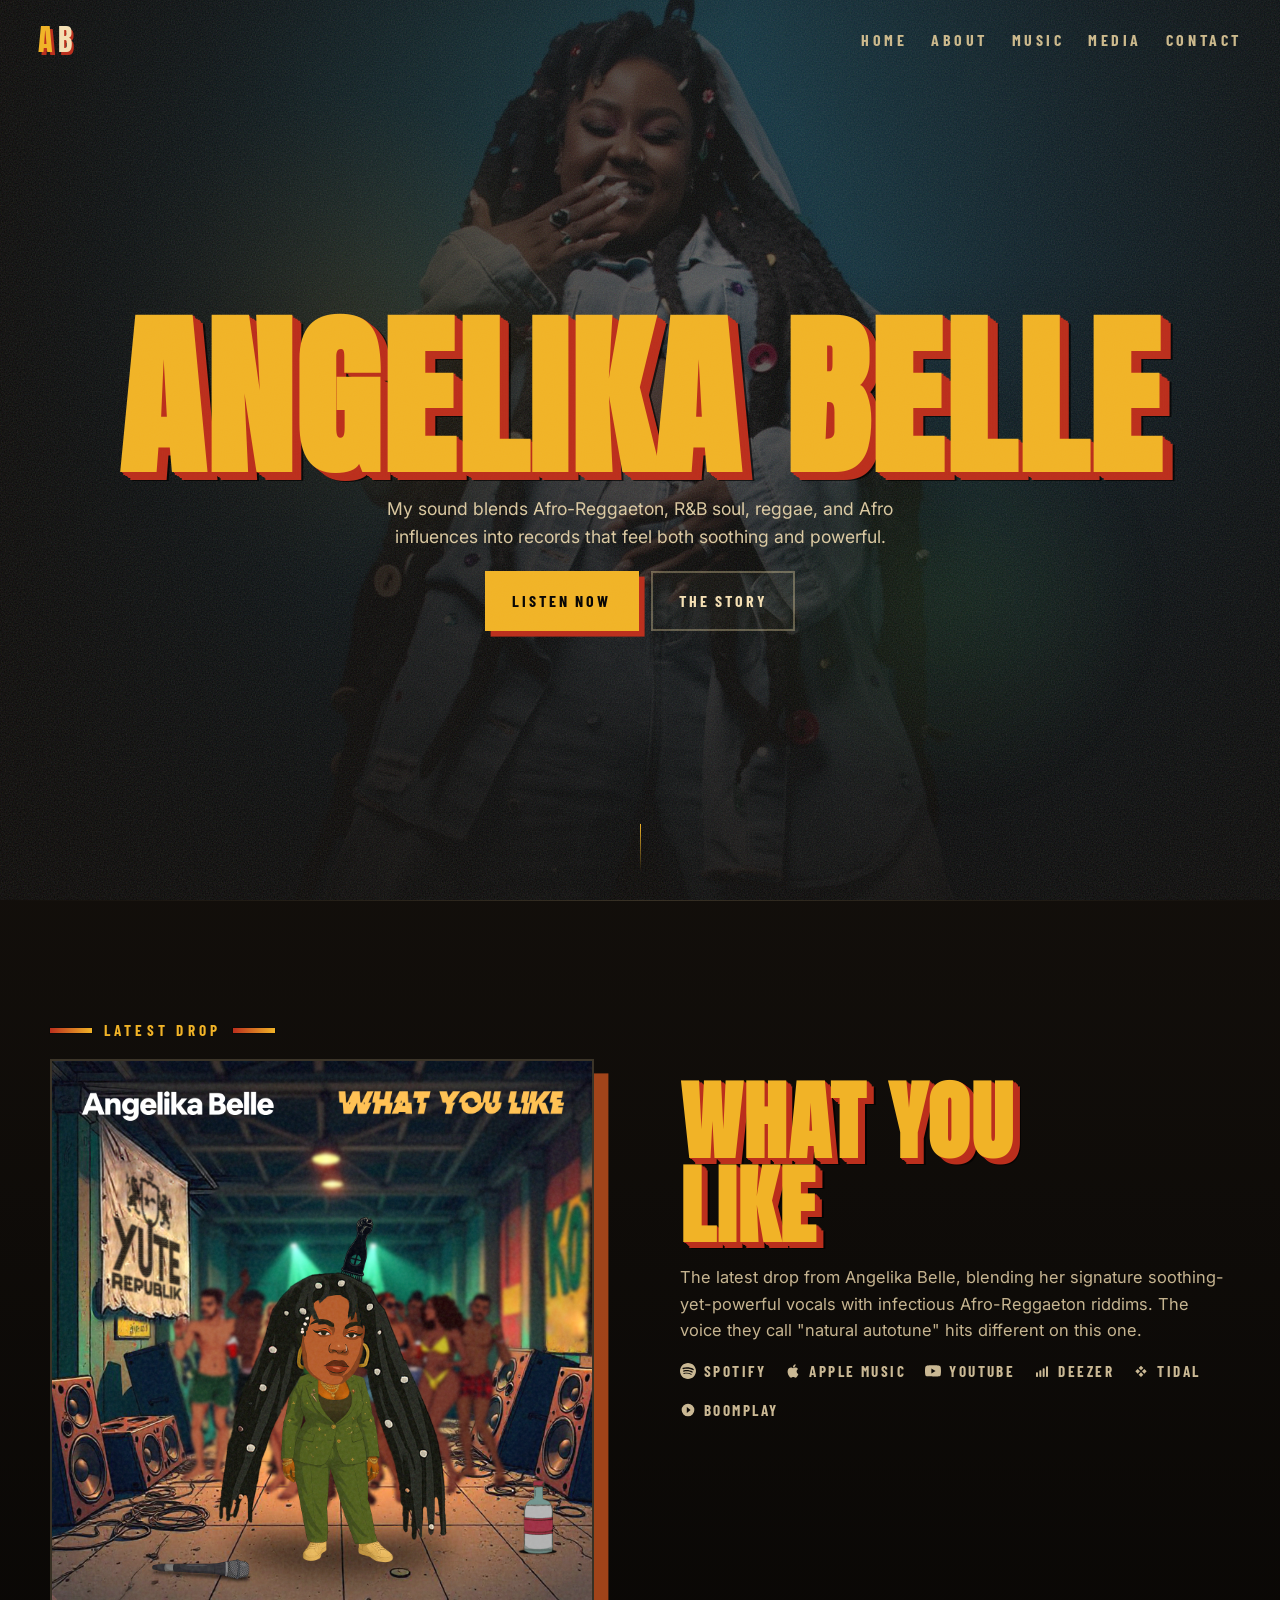
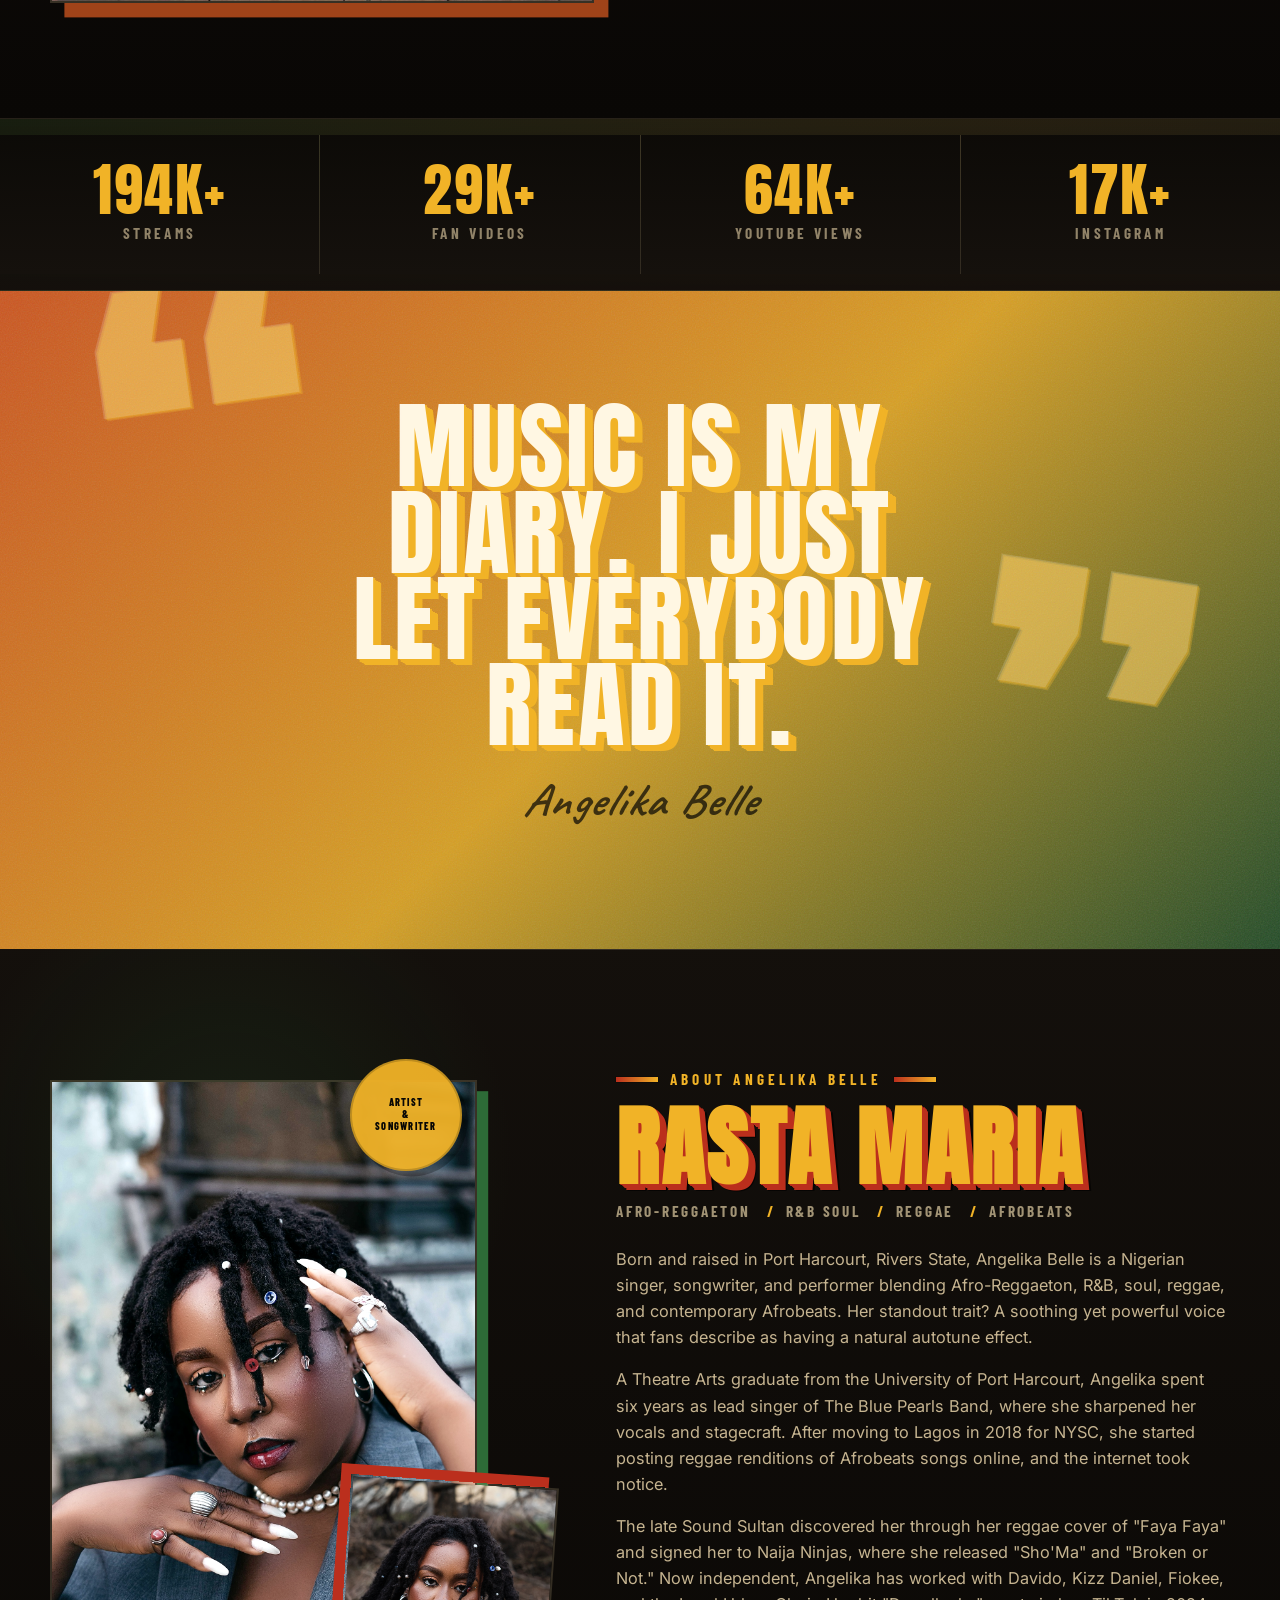
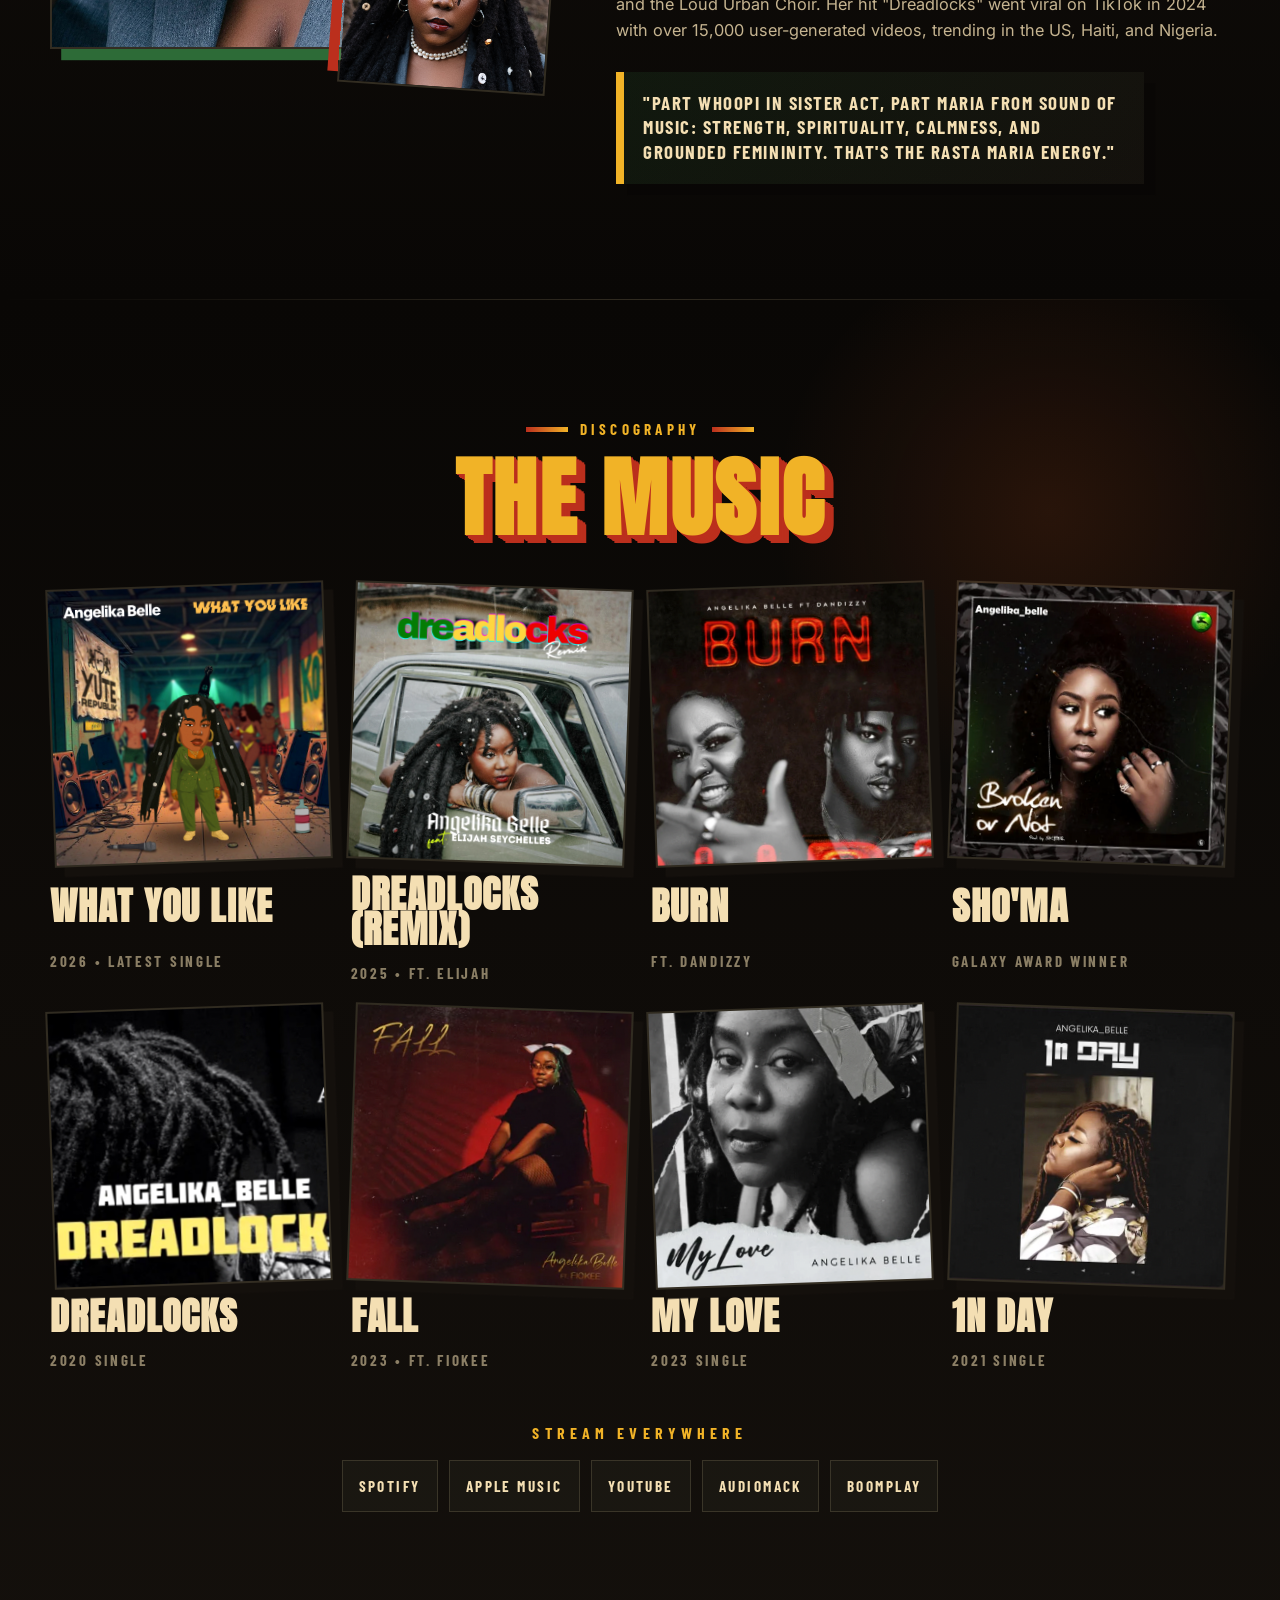
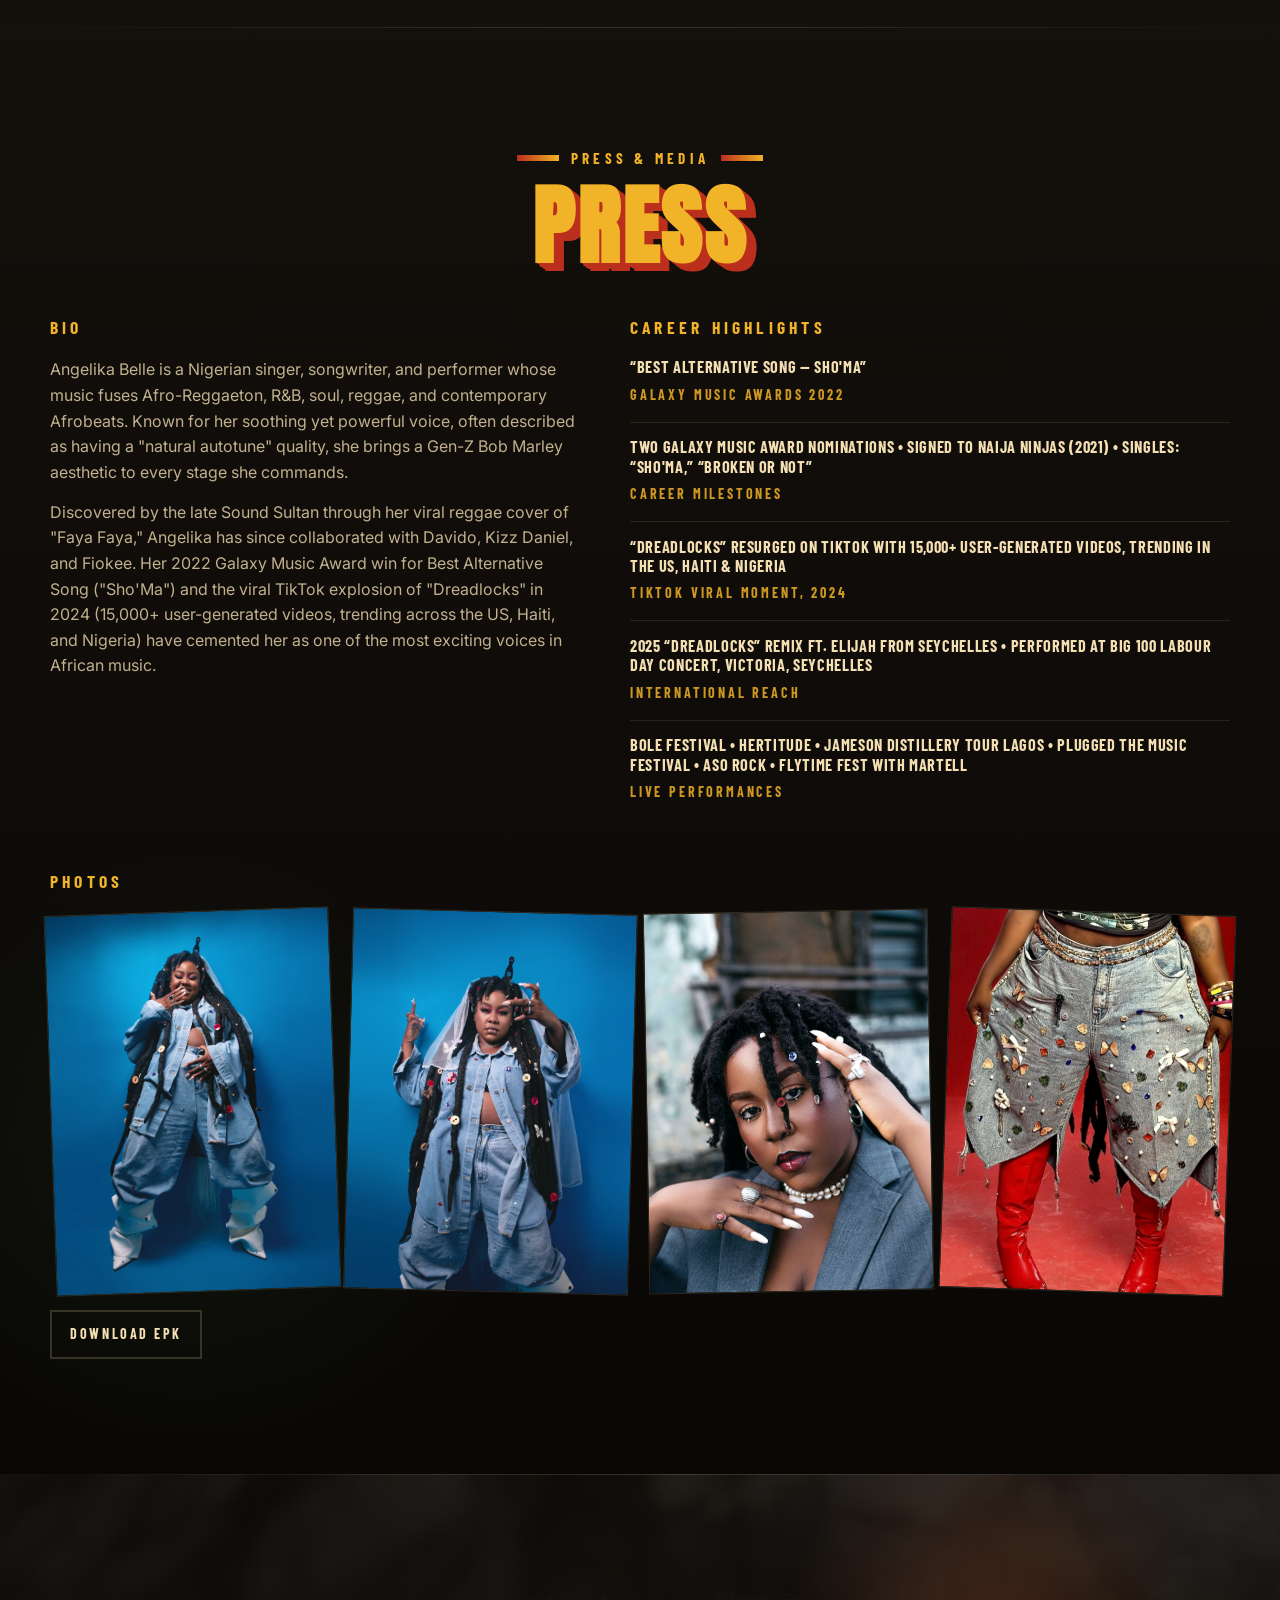
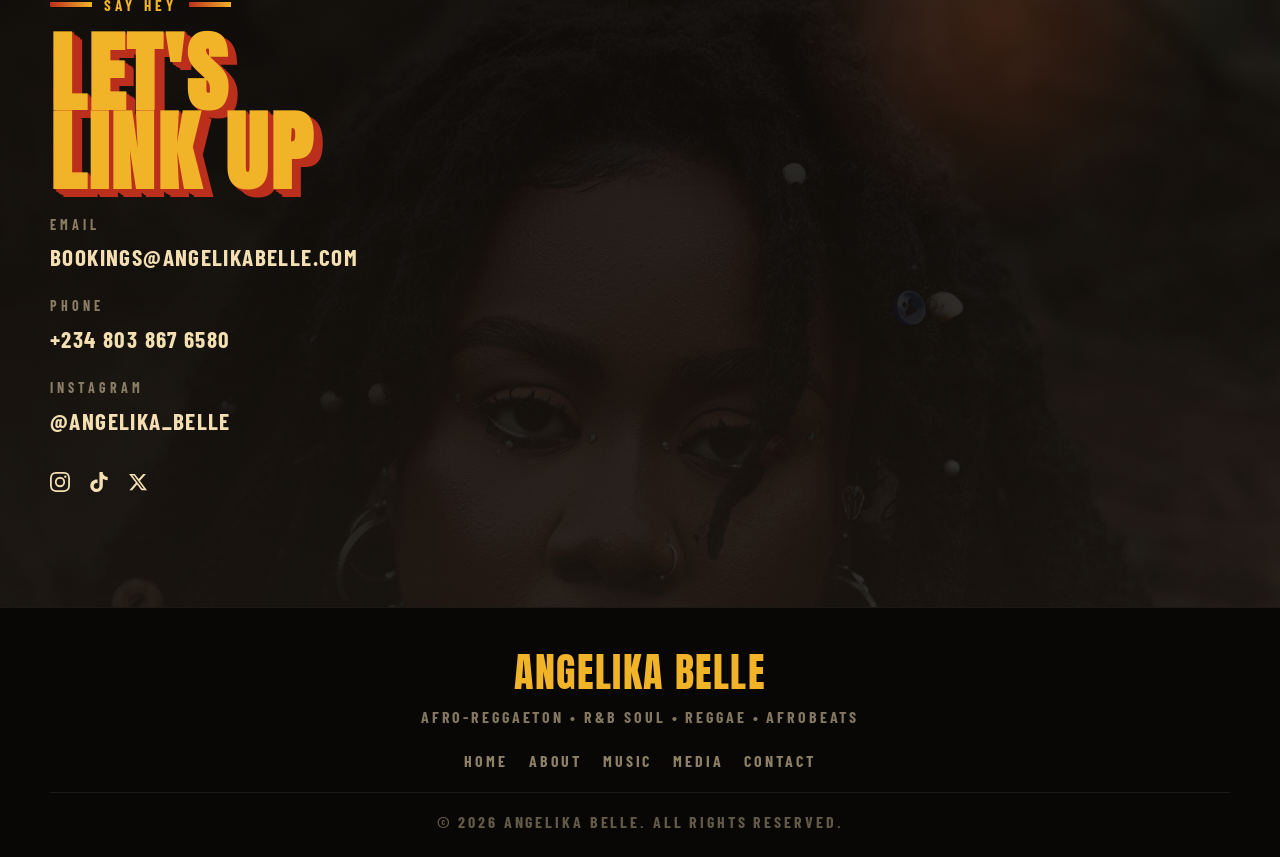
==== commit 86687840: "Refine mobile layout and content polish" ====
--- a/index.html
+++ b/index.html
@@ -3,8 +3,8 @@
 <head>
   <meta charset="UTF-8">
   <meta name="viewport" content="width=device-width, initial-scale=1.0">
-  <title>Angelika Belle — Official</title>
-  <meta name="description" content="Official website of Angelika Belle — Nigerian singer, songwriter, and performer. Afro-Reggaeton, R&B Soul, Reggae, Afrobeats.">
+  <title>Angelika Belle | Official</title>
+  <meta name="description" content="Official website of Angelika Belle, Nigerian singer, songwriter, and performer. Afro-Reggaeton, R&B Soul, Reggae, Afrobeats.">
   <link rel="preconnect" href="https://fonts.googleapis.com">
   <link rel="preconnect" href="https://fonts.gstatic.com" crossorigin>
   <link href="https://fonts.googleapis.com/css2?family=Anton&family=Barlow+Condensed:wght@400;500;600;700;800&family=Caveat:wght@600;700&family=Inter:wght@400;500;600;700;800&display=swap" rel="stylesheet">
@@ -84,7 +84,7 @@
           <div class="featured-info scroll-in sd1">
             <h2 class="featured-title">What You<br>Like</h2>
             <p class="featured-desc">
-              The latest drop from Angelika Belle — blending her signature
+              The latest drop from Angelika Belle, blending her signature
               soothing-yet-powerful vocals with infectious Afro-Reggaeton
               riddims. The voice they call "natural autotune" hits different
               on this one.
@@ -162,7 +162,7 @@
         <blockquote class="poster-quote scroll-in">
           Music is my diary. I just let everybody read it.
         </blockquote>
-        <cite class="poster-cite scroll-in sd1">— Angelika Belle</cite>
+        <cite class="poster-cite scroll-in sd1">Angelika Belle</cite>
       </div>
     </section>
 
@@ -205,7 +205,7 @@
                 Angelika spent six years as lead singer of The Blue Pearls Band,
                 where she sharpened her vocals and stagecraft. After moving to
                 Lagos in 2018 for NYSC, she started posting reggae renditions
-                of Afrobeats songs online — and the internet took notice.
+                of Afrobeats songs online, and the internet took notice.
               </p>
               <p>
                 The late Sound Sultan discovered her through her reggae cover of
@@ -218,7 +218,7 @@
               </p>
             </div>
             <div class="about-quote-box scroll-in sd3">
-              <p>"Part Whoopi in Sister Act, part Maria from Sound of Music — strength, spirituality, calmness, and grounded femininity. That's the Rasta Maria energy."</p>
+              <p>"Part Whoopi in Sister Act, part Maria from Sound of Music: strength, spirituality, calmness, and grounded femininity. That's the Rasta Maria energy."</p>
             </div>
           </div>
         </div>
@@ -345,7 +345,7 @@
               Angelika Belle is a Nigerian singer, songwriter, and performer
               whose music fuses Afro-Reggaeton, R&B, soul, reggae, and
               contemporary Afrobeats. Known for her soothing yet powerful
-              voice — often described as having a "natural autotune" quality —
+              voice, often described as having a "natural autotune" quality,
               she brings a Gen-Z Bob Marley aesthetic to every stage she
               commands.
             </p>
@@ -363,23 +363,23 @@
             <h3>Career Highlights</h3>
             <div class="press-card">
               <p>&ldquo;Best Alternative Song &mdash; Sho'Ma&rdquo;</p>
-              <cite>— Galaxy Music Awards 2022</cite>
+              <cite>Galaxy Music Awards 2022</cite>
             </div>
             <div class="press-card">
               <p>Two Galaxy Music Award nominations &bull; Signed to Naija Ninjas (2021) &bull; Singles: &ldquo;Sho'Ma,&rdquo; &ldquo;Broken or Not&rdquo;</p>
-              <cite>— Career Milestones</cite>
+              <cite>Career Milestones</cite>
             </div>
             <div class="press-card">
               <p>&ldquo;Dreadlocks&rdquo; resurged on TikTok with 15,000+ user-generated videos, trending in the US, Haiti &amp; Nigeria</p>
-              <cite>— TikTok Viral Moment, 2024</cite>
+              <cite>TikTok Viral Moment, 2024</cite>
             </div>
             <div class="press-card">
               <p>2025 &ldquo;Dreadlocks&rdquo; remix ft. Elijah from Seychelles &bull; Performed at Big 100 Labour Day concert, Victoria, Seychelles</p>
-              <cite>— International Reach</cite>
+              <cite>International Reach</cite>
             </div>
             <div class="press-card">
               <p>Bole Festival &bull; HERTITUDE &bull; Jameson Distillery Tour Lagos &bull; PLUGGED the Music Festival &bull; Aso Rock &bull; Flytime Fest with Martell</p>
-              <cite>— Live Performances</cite>
+              <cite>Live Performances</cite>
             </div>
           </div>
         </div>
--- a/css/style.css
+++ b/css/style.css
@@ -473,14 +473,6 @@
   transform: translateY(calc(var(--scroll-shift) * -0.22));
 }
 
-.hero-kicker-wrap {
-  display: flex;
-  align-items: center;
-  flex-wrap: wrap;
-  gap: 0.8rem 1rem;
-  margin-bottom: 1rem;
-}
-
 .hero-tag {
   font-family: var(--font-condensed);
   font-size: 0.95rem;
@@ -536,46 +528,12 @@
     0.72rem 0.58rem 0 rgba(0, 0, 0, 0.66);
 }
 
-.hero-line-3 {
-  margin-top: 0.8rem;
-  max-width: 10ch;
-  font-family: var(--font-condensed);
-  font-size: clamp(1.1rem, 2.8vw, 1.9rem);
-  font-weight: 700;
-  line-height: 0.96;
-  letter-spacing: 0.16em;
-  color: var(--ink);
-}
-
 .hero-deck {
   max-width: 34rem;
   margin-top: 1.35rem;
   margin-bottom: 1.2rem;
   font-size: clamp(1rem, 2vw, 1.1rem);
   color: rgba(244, 223, 179, 0.88);
-}
-
-.hero-genres {
-  display: flex;
-  flex-wrap: wrap;
-  gap: 0.6rem 1rem;
-  margin: 1.5rem 0 2rem;
-}
-
-.hero-genres span {
-  position: relative;
-  font-family: var(--font-condensed);
-  font-size: 0.95rem;
-  font-weight: 700;
-  letter-spacing: 0.18em;
-  text-transform: uppercase;
-  color: var(--ink-dim);
-}
-
-.hero-genres span:not(:first-child)::before {
-  content: "/";
-  margin-right: 0.65rem;
-  color: var(--yellow);
 }
 
 .hero-btns {
@@ -1273,8 +1231,7 @@
 
 .epk-bio,
 .epk-press,
-.epk-photos,
-.contact-right {
+.epk-photos {
   position: relative;
   padding: 1.5rem;
   background:
@@ -1528,11 +1485,6 @@
   transform: translateY(-0.08rem);
 }
 
-.contact-form {
-  display: grid;
-  gap: 1rem;
-}
-
 .form-field label {
   display: inline-block;
   margin-bottom: 0.45rem;
@@ -1647,15 +1599,23 @@
 }
 
 @media (max-width: 980px) {
+  :root {
+    --section-space: clamp(4rem, 10vw, 6rem);
+  }
   .nav-links { display: none; }
   .nav-toggle { display: flex; }
-  .hero { padding-top: 7rem; }
-  .hero-content { justify-items: center; text-align: center; }
+  .hero {
+    min-height: min(100svh, 900px);
+    padding-top: 6.5rem;
+  }
+  .hero-content {
+    width: min(100vw - 1.5rem, 900px);
+    justify-items: center;
+    text-align: center;
+  }
   .hero-title { width: 100%; max-width: 100%; }
-  .hero-line-3,
   .hero-deck { margin-inline: auto; }
   .hero-btns,
-  .hero-genres,
   .stream-links,
   .featured-meta { justify-content: center; }
   .hero-side-note { display: none; }
@@ -1663,29 +1623,127 @@
   .about-layout,
   .epk-layout,
   .contact-layout { grid-template-columns: 1fr; }
-  .featured-cover { margin: 0 auto; }
+  .featured-cover,
+  .about-photos,
+  .contact-layout-single .contact-left { margin: 0 auto; }
+  .featured-info,
+  .about-text,
+  .epk-bio,
+  .epk-press,
+  .epk-photos,
+  .contact-left { text-align: center; }
+  .about-genres,
+  .contact-socials { justify-content: center; }
   .music-grid { grid-template-columns: repeat(2, minmax(0, 1fr)); }
+  .contact::after { opacity: 0.24; }
 }
 
 @media (max-width: 720px) {
   :root { --container: min(100vw - 1.25rem, 100%); }
-  .section-title { max-width: none; }
+  .section-title {
+    max-width: none;
+    font-size: clamp(2.5rem, 12vw, 4.6rem);
+  }
+  .section-divider {
+    gap: 0.55rem;
+    font-size: 0.8rem;
+    letter-spacing: 0.2em;
+  }
+  .section-divider::before,
+  .section-divider::after {
+    width: 1.7rem;
+    height: 0.24rem;
+  }
   .stats-grid,
   .press-photo-grid { grid-template-columns: repeat(2, minmax(0, 1fr)); }
   .epk-bio,
   .epk-press,
-  .epk-photos,
-  .contact-right { padding: 1.15rem; transform: none; }
-  .about-photo-main { width: 82%; }
+  .epk-photos { transform: none; }
+  .about-photo-main {
+    width: min(82%, 22rem);
+    margin-inline: auto;
+  }
+  .about-photo-small {
+    width: min(42%, 9rem);
+    right: 0.6rem;
+  }
+  .hero-deck,
+  .featured-desc,
+  .about-body,
+  .epk-bio p,
+  .epk-press p {
+    max-width: 32rem;
+    margin-inline: auto;
+  }
+  .poster-quote { max-width: 11ch; }
+  .quote-mark-open { left: 2%; top: -0.2rem; }
+  .quote-mark-close { right: 2%; bottom: -1.6rem; }
 }
 
 @media (max-width: 560px) {
-  .hero { min-height: auto; padding-bottom: 5rem; }
-  .hero-kicker-wrap { justify-content: center; }
+  :root {
+    --section-space: 3.8rem;
+  }
+  .nav {
+    padding: 0.85rem 0.85rem;
+  }
+  .hero {
+    min-height: 96svh;
+    padding-top: 5.75rem;
+    padding-bottom: 3.6rem;
+  }
+  .hero::before {
+    inset: 5% 42% auto -8%;
+    opacity: 0.8;
+  }
+  .hero::after {
+    inset: auto -10% 12% 46%;
+    opacity: 0.7;
+  }
+  .hero-overlay {
+    background:
+      linear-gradient(180deg, rgba(9, 7, 5, 0.38) 0%, rgba(9, 7, 5, 0.56) 26%, rgba(9, 7, 5, 0.9) 100%),
+      linear-gradient(90deg, rgba(9, 7, 5, 0.7) 0%, rgba(9, 7, 5, 0.28) 50%, rgba(9, 7, 5, 0.74) 100%);
+  }
   .hero-line-1 {
     width: 100%;
-    font-size: clamp(3.4rem, 17vw, 6rem);
+    font-size: clamp(2.85rem, 14vw, 4.5rem);
+    line-height: 0.92;
     white-space: normal;
+  }
+  .hero-deck {
+    max-width: 19.5rem;
+    margin-top: 0.85rem;
+    margin-bottom: 1rem;
+    font-size: 0.95rem;
+    line-height: 1.5;
+  }
+  .hero-btns {
+    gap: 0.7rem;
+    max-width: 19.5rem;
+    margin-inline: auto;
+  }
+  .hero-btns .btn:first-child {
+    min-height: 3.25rem;
+  }
+  .hero-btns .btn:last-child {
+    min-height: 2.9rem;
+    background: rgba(255, 231, 176, 0.04);
+  }
+  .hero-bottom {
+    bottom: 0.6rem;
+  }
+  .hero-scroll-line {
+    height: 1.6rem;
+  }
+  .featured-title {
+    font-size: clamp(2.5rem, 14vw, 4rem);
+    line-height: 1;
+  }
+  .featured-layout,
+  .about-layout,
+  .epk-layout {
+    gap: 1.5rem;
   }
   .music .section-title {
     white-space: normal;
@@ -1693,19 +1751,111 @@
   .media .section-title {
     white-space: normal;
   }
-  .hero-line-3 { font-size: 1rem; max-width: 14ch; }
-  .hero-genres { gap: 0.5rem; }
-  .hero-genres span { font-size: 0.82rem; }
   .music-grid { grid-template-columns: 1fr; }
   .stats-grid { grid-template-columns: 1fr 1fr; }
   .press-photo-grid { grid-template-columns: 1fr 1fr; }
+  .stream-links {
+    display: grid;
+    grid-template-columns: 1fr 1fr;
+    gap: 0.85rem 1rem;
+    width: 100%;
+  }
   .stream-btn,
   .pill,
   .btn { width: 100%; }
   .stream-links,
   .stream-pills,
   .hero-btns { width: 100%; }
-  .channel a { font-size: 1rem; letter-spacing: 0.04em; }
+  .btn {
+    min-height: 3.1rem;
+    padding-inline: 1rem;
+    font-size: 0.92rem;
+    letter-spacing: 0.14em;
+  }
+  .stat-card {
+    padding: 1.35rem 0.8rem;
+  }
+  .stat-number {
+    font-size: clamp(1.9rem, 10vw, 2.7rem);
+  }
+  .stat-label {
+    font-size: 0.76rem;
+    letter-spacing: 0.16em;
+  }
+  .poster-quote {
+    font-size: clamp(2.4rem, 13vw, 3.8rem);
+    line-height: 0.96;
+  }
+  .quote-mark {
+    font-size: clamp(8rem, 32vw, 11rem);
+  }
+  .about-quote-box {
+    padding: 1rem 1rem 1.05rem;
+  }
+  .about-quote-box p {
+    font-size: 1rem;
+  }
+  .music-card h3 {
+    font-size: clamp(1.4rem, 8vw, 2rem);
+  }
+  .press-card p {
+    font-size: 0.92rem;
+  }
+  .channel a {
+    font-size: 0.96rem;
+    letter-spacing: 0.03em;
+    word-break: break-word;
+  }
+  .contact-socials {
+    gap: 1rem;
+  }
+}
+
+@media (max-width: 420px) {
+  .hero-content {
+    width: calc(100vw - 1rem);
+  }
+  .hero {
+    min-height: 92svh;
+    padding-top: 5.4rem;
+    padding-bottom: 3rem;
+  }
+  .hero-line-1 {
+    font-size: clamp(2.35rem, 13vw, 3.45rem);
+    letter-spacing: 0.01em;
+  }
+  .hero-deck {
+    max-width: 17.2rem;
+    font-size: 0.88rem;
+    margin-bottom: 0.9rem;
+  }
+  .hero-btns {
+    max-width: 17.2rem;
+    gap: 0.6rem;
+  }
+  .hero-btns .btn {
+    min-height: 2.95rem;
+    font-size: 0.86rem;
+    letter-spacing: 0.12em;
+  }
+  .hero-scroll-line {
+    height: 1.2rem;
+  }
+  .stream-links {
+    grid-template-columns: 1fr;
+  }
+  .stats-grid {
+    grid-template-columns: 1fr;
+  }
+  .press-photo-grid {
+    gap: 0.55rem;
+  }
+  .section-title {
+    font-size: clamp(2.2rem, 11vw, 3.5rem);
+  }
+  .footer-links {
+    gap: 0.7rem 1rem;
+  }
 }
 
 @media (prefers-reduced-motion: reduce) {
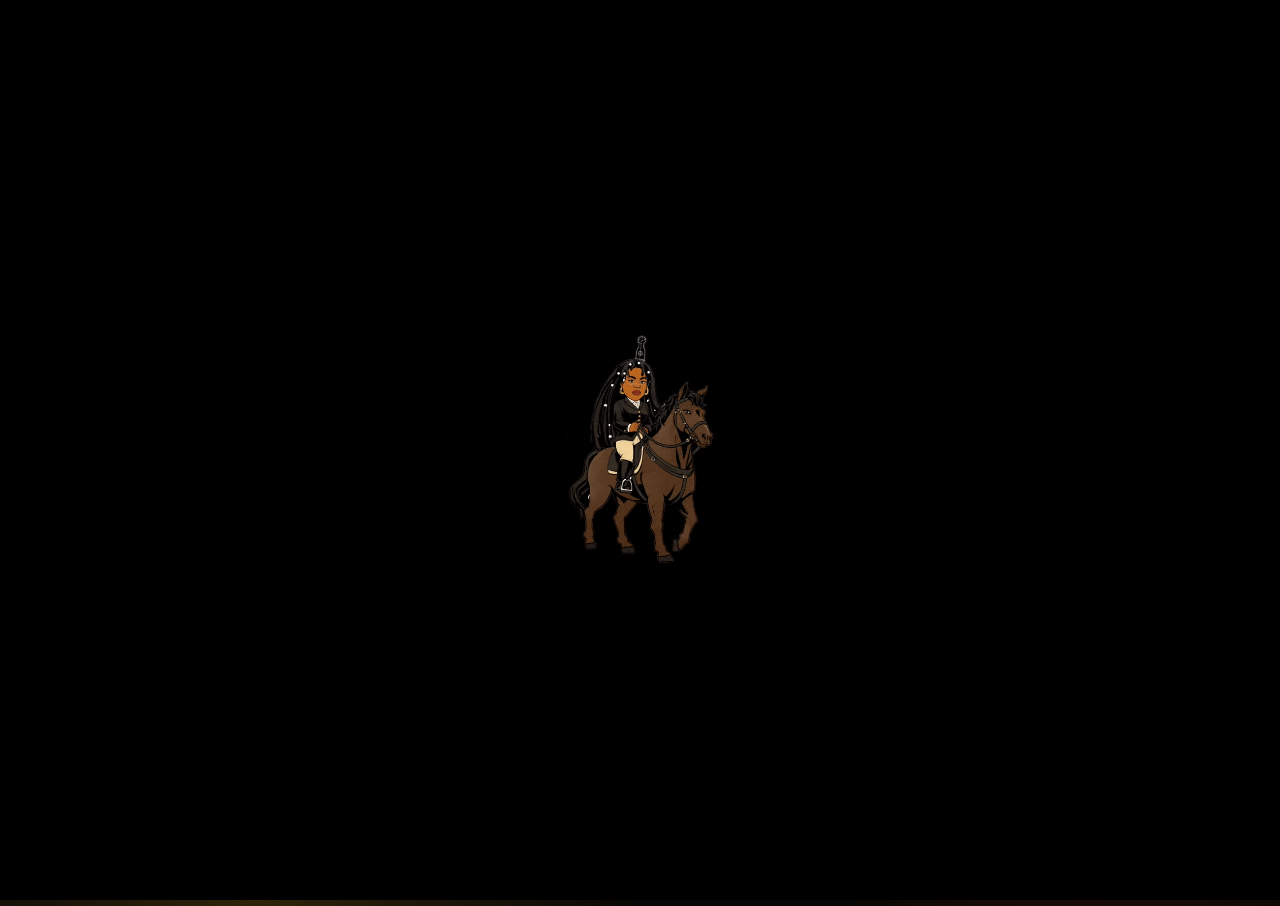
==== commit 02207bec: "Update site pages and mobile navigation" ====
--- a/index.html
+++ b/index.html
@@ -3,40 +3,108 @@
 <head>
   <meta charset="UTF-8">
   <meta name="viewport" content="width=device-width, initial-scale=1.0">
-  <title>Angelika Belle | Official</title>
-  <meta name="description" content="Official website of Angelika Belle, Nigerian singer, songwriter, and performer. Afro-Reggaeton, R&B Soul, Reggae, Afrobeats.">
+  <title>Angelika Belle | Nigerian Singer, Songwriter & Performer</title>
+  <meta name="description" content="Official website of Angelika Belle, a Nigerian singer, songwriter and performer blending Afro-Reggaeton, R&B, soul, reggae and Afrobeats.">
+  <link rel="canonical" href="https://angelikabelle.com/">
+  <meta property="og:type" content="website">
+  <meta property="og:site_name" content="Angelika Belle">
+  <meta property="og:title" content="Angelika Belle | Nigerian Singer, Songwriter & Performer">
+  <meta property="og:description" content="Angelika Belle blends calm vocals with infectious bounce, creating Afro-Reggaeton, R&B, reggae and Afrobeats records.">
+  <meta property="og:url" content="https://angelikabelle.com/">
+  <meta property="og:image" content="https://angelikabelle.com/assets/images/home-hero.png">
+  <meta name="twitter:card" content="summary_large_image">
+  <meta name="twitter:title" content="Angelika Belle | Nigerian Singer, Songwriter & Performer">
+  <meta name="twitter:description" content="Official website of Angelika Belle, Nigerian singer, songwriter and performer.">
+  <meta name="twitter:image" content="https://angelikabelle.com/assets/images/home-hero.png">
+  <script type="application/ld+json">
+  {
+    "@context": "https://schema.org",
+    "@graph": [
+      {
+        "@type": "WebSite",
+        "@id": "https://angelikabelle.com/#website",
+        "name": "Angelika Belle",
+        "url": "https://angelikabelle.com/",
+        "inLanguage": "en"
+      },
+      {
+        "@type": "Person",
+        "@id": "https://angelikabelle.com/#angelika-belle",
+        "name": "Angelika Belle",
+        "url": "https://angelikabelle.com/",
+        "image": "https://angelikabelle.com/assets/images/home-hero.png",
+        "jobTitle": "Singer, songwriter and performer",
+        "nationality": "Nigerian",
+        "birthPlace": {
+          "@type": "Place",
+          "name": "Port Harcourt, Rivers State, Nigeria"
+        },
+        "homeLocation": {
+          "@type": "Place",
+          "name": "Lagos, Nigeria"
+        },
+        "genre": ["Afro-Reggaeton", "R&B", "Soul", "Reggae", "Afrobeats", "Alternative"],
+        "description": "Angelika Belle is a Nigerian singer, songwriter and performer blending Afro-Reggaeton, R&B, soul, reggae and Afrobeats.",
+        "sameAs": [
+          "https://open.spotify.com/artist/2YsWO9qpA0NxmChqDrpA8Y",
+          "https://music.apple.com/ng/artist/angelika-belle/1464007527",
+          "https://www.youtube.com/@angelikabelle",
+          "https://www.deezer.com/en/artist/135697372",
+          "https://tidal.com/artist/25813249",
+          "https://instagram.com/angelika_belle",
+          "https://tiktok.com/@angelika_belle",
+          "https://x.com/angelika_belle",
+          "https://audiomack.com/angelika_belle"
+        ]
+      },
+      {
+        "@type": "WebPage",
+        "@id": "https://angelikabelle.com/#webpage",
+        "url": "https://angelikabelle.com/",
+        "name": "Angelika Belle Official Website",
+        "isPartOf": { "@id": "https://angelikabelle.com/#website" },
+        "about": { "@id": "https://angelikabelle.com/#angelika-belle" },
+        "primaryImageOfPage": {
+          "@type": "ImageObject",
+          "url": "https://angelikabelle.com/assets/images/home-hero.png"
+        }
+      }
+    ]
+  }
+  </script>
   <link rel="preconnect" href="https://fonts.googleapis.com">
   <link rel="preconnect" href="https://fonts.gstatic.com" crossorigin>
   <link href="https://fonts.googleapis.com/css2?family=Anton&family=Barlow+Condensed:wght@400;500;600;700;800&family=Caveat:wght@600;700&family=Inter:wght@400;500;600;700;800&display=swap" rel="stylesheet">
+  <link rel="icon" type="image/svg+xml" href="assets/favicon-ab.svg">
   <link rel="stylesheet" href="css/style.css">
 </head>
-<body>
+<body class="page-home">
 
-  <!-- Navigation -->
+  <div class="loader" id="loader">
+    <img src="assets/images/ab-loader.gif" alt="Loading" class="loader-image">
+  </div>
+
   <nav class="nav" id="nav">
-    <a href="#home" class="nav-logo">
-      <span class="logo-a">A</span><span class="logo-b">B</span>
-    </a>
+    <a href="index.html" class="nav-logo">Angelika Belle</a>
     <div class="nav-links" id="navLinks">
-      <a href="#home" data-nav>Home</a>
-      <a href="#about" data-nav>About</a>
-      <a href="#music" data-nav>Music</a>
-      <a href="#media" data-nav>Media</a>
-      <a href="#contact" data-nav>Contact</a>
+      <a href="index.html">Home</a>
+      <a href="about.html">About</a>
+      <a href="music.html">Music</a>
+      <a href="press.html">Press</a>
+      <a href="contact.html">Contact</a>
     </div>
-    <button class="nav-toggle" id="navToggle" aria-label="Toggle menu">
-      <span></span><span></span><span></span>
-    </button>
+<button class="nav-toggle" id="navToggle" aria-label="Toggle menu">
+          <img src="assets/icons/menu.svg" alt="" width="24" height="24" loading="lazy">
+        </button>
   </nav>
 
-  <!-- Mobile Menu -->
   <div class="mobile-menu" id="mobileMenu">
     <div class="mobile-menu-inner">
-      <a href="#home" data-mobile-link>Home</a>
-      <a href="#about" data-mobile-link>About</a>
-      <a href="#music" data-mobile-link>Music</a>
-      <a href="#media" data-mobile-link>Media</a>
-      <a href="#contact" data-mobile-link>Contact</a>
+      <a href="index.html" data-mobile-link>Home</a>
+      <a href="about.html" data-mobile-link>About</a>
+      <a href="music.html" data-mobile-link>Music</a>
+      <a href="press.html" data-mobile-link>Press</a>
+      <a href="contact.html" data-mobile-link>Contact</a>
       <div class="mobile-menu-socials">
         <a href="https://instagram.com/angelika_belle" target="_blank" rel="noopener noreferrer">IG</a>
         <a href="https://x.com/angelika_belle" target="_blank" rel="noopener noreferrer">X</a>
@@ -46,418 +114,52 @@
   </div>
 
   <main>
-
-    <!-- ══════════ HERO ══════════ -->
-    <section class="hero" id="home">
+    <section class="hero hero-home" id="home">
       <div class="hero-bg-image" data-parallax data-parallax-speed="0.16">
-        <img src="assets/images/angelika_belle_1775850807431.jpeg" alt="Angelika Belle">
+        <img src="assets/images/home-hero.png" alt="Angelika Belle">
       </div>
       <div class="hero-grain"></div>
       <div class="hero-overlay"></div>
       <div class="hero-content">
-        <h1 class="hero-title anim-up d1">
-          <span class="hero-line hero-line-1">Angelika Belle</span>
-        </h1>
+        <div class="hero-home-copy">
+        <h1 class="sr-only">Angelika Belle official website</h1>
         <p class="hero-deck anim-up d2">
-          My sound blends Afro-Reggaeton, R&amp;B soul, reggae, and Afro influences into records that feel both soothing and powerful.
+          Angelika Belle blends calm vocals with infectious bounce, creating a sound that feels smooth, confident and impossible to resist.
         </p>
         <div class="hero-btns anim-up d3">
-          <a href="#music" class="btn btn-hot">Listen Now</a>
-          <a href="#about" class="btn btn-ghost">The Story</a>
+          <a href="music.html" class="btn btn-hot">Enter Music</a>
+          <a href="about.html" class="btn btn-ghost">Read Her Story</a>
+        </div>
         </div>
       </div>
-      <div class="hero-bottom">
-        <div class="hero-scroll-line anim-up d3"></div>
+      <div class="hero-socials hero-socials-home anim-up d3">
+        <a href="https://open.spotify.com/artist/2YsWO9qpA0NxmChqDrpA8Y" class="social-circle" aria-label="Spotify" target="_blank" rel="noopener noreferrer">
+          <svg width="20" height="20" viewBox="0 0 24 24" fill="currentColor"><path d="M12 0C5.4 0 0 5.4 0 12s5.4 12 12 12 12-5.4 12-12S18.66 0 12 0zm5.521 17.34c-.24.359-.66.48-1.021.24-2.82-1.74-6.36-2.101-10.561-1.141-.418.122-.779-.179-.899-.539-.12-.421.18-.78.54-.9 4.56-1.021 8.52-.6 11.64 1.32.42.18.479.659.301 1.02zm1.44-3.3c-.301.42-.841.6-1.262.3-3.239-1.98-8.159-2.58-11.939-1.38-.479.12-1.02-.12-1.14-.6-.12-.48.12-1.021.6-1.141C9.6 9.9 15 10.561 18.72 12.84c.361.181.54.78.241 1.2zm.12-3.36C15.24 8.4 8.82 8.16 5.16 9.301c-.6.179-1.2-.181-1.38-.721-.18-.601.18-1.2.72-1.381 4.26-1.26 11.28-1.02 15.721 1.621.539.3.719 1.02.419 1.56-.299.421-1.02.599-1.559.3z"/></svg>
+        </a>
+        <a href="https://music.apple.com/ng/artist/angelika-belle/1464007527" class="social-circle" aria-label="Apple Music" target="_blank" rel="noopener noreferrer">
+          <svg width="20" height="20" viewBox="0 0 24 24" fill="currentColor"><path d="M18.71 19.5c-.83 1.24-1.71 2.45-3.05 2.47-1.34.03-1.77-.79-3.29-.79-1.53 0-2 .77-3.27.82-1.31.05-2.3-1.32-3.14-2.53C4.25 17 2.94 12.45 4.7 9.39c.87-1.52 2.43-2.48 4.12-2.51 1.28-.02 2.5.87 3.29.87.78 0 2.26-1.07 3.8-.91.65.03 2.47.26 3.64 1.98-.09.06-2.17 1.28-2.15 3.81.03 3.02 2.65 4.03 2.68 4.04-.03.07-.42 1.44-1.38 2.83M13 3.5c.73-.83 1.94-1.46 2.94-1.5.13 1.17-.34 2.35-1.04 3.19-.69.85-1.83 1.51-2.95 1.42-.15-1.15.41-2.35 1.05-3.11z"/></svg>
+        </a>
+        <a href="https://www.youtube.com/@angelikabelle" class="social-circle" aria-label="YouTube" target="_blank" rel="noopener noreferrer">
+          <svg width="20" height="20" viewBox="0 0 24 24" fill="currentColor"><path d="M23.498 6.186a3.016 3.016 0 0 0-2.122-2.136C19.505 3.545 12 3.545 12 3.545s-7.505 0-9.377.505A3.017 3.017 0 0 0 .502 6.186C0 8.07 0 12 0 12s0 3.93.502 5.814a3.016 3.016 0 0 0 2.122 2.136c1.871.505 9.376.505 9.376.505s7.505 0 9.377-.505a3.015 3.015 0 0 0 2.122-2.136C24 15.93 24 12 24 12s0-3.93-.502-5.814zM9.545 15.568V8.432L15.818 12l-6.273 3.568z"/></svg>
+        </a>
+        <a href="https://audiomack.com/angelika_belle" class="social-circle" aria-label="Audiomack" target="_blank" rel="noopener noreferrer">
+          <img src="assets/icons/audiomack.svg" alt="" width="20" height="20" loading="lazy" decoding="async">
+        </a>
+        <a href="https://www.deezer.com/en/artist/135697372" class="social-circle" aria-label="Deezer" target="_blank" rel="noopener noreferrer">
+          <img src="assets/icons/deezer.svg" alt="" width="20" height="20" loading="lazy" decoding="async">
+        </a>
+        <a href="https://instagram.com/angelika_belle" class="social-circle" aria-label="Instagram" target="_blank" rel="noopener noreferrer">
+          <svg width="20" height="20" viewBox="0 0 24 24" fill="currentColor"><path d="M12 2.163c3.204 0 3.584.012 4.85.07 3.252.148 4.771 1.691 4.919 4.919.058 1.265.069 1.645.069 4.849 0 3.205-.012 3.584-.069 4.849-.149 3.225-1.664 4.771-4.919 4.919-1.266.058-1.644.07-4.85.07-3.204 0-3.584-.012-4.849-.07-3.26-.149-4.771-1.699-4.919-4.92-.058-1.265-.07-1.644-.07-4.849 0-3.204.013-3.583.07-4.849.149-3.227 1.664-4.771 4.919-4.919 1.266-.057 1.645-.069 4.849-.069zM12 0C8.741 0 8.333.014 7.053.072 2.695.272.273 2.69.073 7.052.014 8.333 0 8.741 0 12c0 3.259.014 3.668.072 4.948.2 4.358 2.618 6.78 6.98 6.98C8.333 23.986 8.741 24 12 24c3.259 0 3.668-.014 4.948-.072 4.354-.2 6.782-2.618 6.979-6.98.059-1.28.073-1.689.073-4.948 0-3.259-.014-3.667-.072-4.947-.196-4.354-2.617-6.78-6.979-6.98C15.668.014 15.259 0 12 0zm0 5.838a6.162 6.162 0 100 12.324 6.162 6.162 0 000-12.324zM12 16a4 4 0 110-8 4 4 0 010 8zm6.406-11.845a1.44 1.44 0 100 2.881 1.44 1.44 0 000-2.881z"/></svg>
+        </a>
+        <a href="https://tiktok.com/@angelika_belle" class="social-circle" aria-label="TikTok" target="_blank" rel="noopener noreferrer">
+          <svg width="20" height="20" viewBox="0 0 24 24" fill="currentColor"><path d="M12.525.02c1.31-.02 2.61-.01 3.91-.02.08 1.53.63 3.09 1.75 4.17 1.12 1.11 2.7 1.62 4.24 1.79v4.03c-1.44-.05-2.89-.35-4.2-.97-.57-.26-1.1-.59-1.62-.93-.01 2.92.01 5.84-.02 8.75-.08 1.4-.54 2.79-1.35 3.94-1.31 1.92-3.58 3.17-5.91 3.21-1.43.08-2.86-.31-4.08-1.03-2.02-1.19-3.44-3.37-3.65-5.71-.02-.5-.03-1-.01-1.49.18-1.9 1.12-3.72 2.58-4.96 1.66-1.44 3.98-2.13 6.15-1.72.02 1.48-.04 2.96-.04 4.44-.99-.32-2.15-.23-3.02.37-.63.41-1.11 1.04-1.36 1.75-.21.51-.15 1.07-.14 1.61.24 1.64 1.82 3.02 3.5 2.87 1.12-.01 2.19-.66 2.77-1.61.19-.33.4-.67.41-1.06.1-1.79.06-3.57.07-5.36.01-4.03-.01-8.05.02-12.07z"/></svg>
+        </a>
+        <a href="https://x.com/angelika_belle" class="social-circle" aria-label="X" target="_blank" rel="noopener noreferrer">
+          <svg width="20" height="20" viewBox="0 0 24 24" fill="currentColor"><path d="M18.244 2.25h3.308l-7.227 8.26 8.502 11.24H16.17l-5.214-6.817L4.99 21.75H1.68l7.73-8.835L1.254 2.25H8.08l4.713 6.231zm-1.161 17.52h1.833L7.084 4.126H5.117z"/></svg>
+        </a>
       </div>
     </section>
-
-    <!-- ══════════ FEATURED RELEASE ══════════ -->
-    <section class="featured" id="featured">
-      <div class="container">
-        <div class="section-divider scroll-in">
-          <span>Latest Drop</span>
-        </div>
-        <div class="featured-layout">
-          <div class="featured-cover scroll-in" data-tilt>
-            <img src="assets/images/release - What You Like 2026.jpg" alt="What You Like artwork by Angelika Belle">
-          </div>
-          <div class="featured-info scroll-in sd1">
-            <h2 class="featured-title">What You<br>Like</h2>
-            <p class="featured-desc">
-              The latest drop from Angelika Belle, blending her signature
-              soothing-yet-powerful vocals with infectious Afro-Reggaeton
-              riddims. The voice they call "natural autotune" hits different
-              on this one.
-            </p>
-            <div class="stream-links">
-              <a href="https://open.spotify.com/album/3Im5jsHHzlIuIhIqN92DNZ?si=1&nd=1&dlsi=f3da75b918064ee2" class="stream-btn" target="_blank" rel="noopener noreferrer">
-                <svg width="18" height="18" viewBox="0 0 24 24" fill="currentColor"><path d="M12 0C5.4 0 0 5.4 0 12s5.4 12 12 12 12-5.4 12-12S18.66 0 12 0zm5.521 17.34c-.24.359-.66.48-1.021.24-2.82-1.74-6.36-2.101-10.561-1.141-.418.122-.779-.179-.899-.539-.12-.421.18-.78.54-.9 4.56-1.021 8.52-.6 11.64 1.32.42.18.479.659.301 1.02zm1.44-3.3c-.301.42-.841.6-1.262.3-3.239-1.98-8.159-2.58-11.939-1.38-.479.12-1.02-.12-1.14-.6-.12-.48.12-1.021.6-1.141C9.6 9.9 15 10.561 18.72 12.84c.361.181.54.78.241 1.2zm.12-3.36C15.24 8.4 8.82 8.16 5.16 9.301c-.6.179-1.2-.181-1.38-.721-.18-.601.18-1.2.72-1.381 4.26-1.26 11.28-1.02 15.721 1.621.539.3.719 1.02.419 1.56-.299.421-1.02.599-1.559.3z"/></svg>
-                Spotify
-              </a>
-              <a href="https://music.apple.com/us/album/what-you-like-single/1877894327" class="stream-btn" target="_blank" rel="noopener noreferrer">
-                <svg width="18" height="18" viewBox="0 0 24 24" fill="currentColor"><path d="M18.71 19.5c-.83 1.24-1.71 2.45-3.05 2.47-1.34.03-1.77-.79-3.29-.79-1.53 0-2 .77-3.27.82-1.31.05-2.3-1.32-3.14-2.53C4.25 17 2.94 12.45 4.7 9.39c.87-1.52 2.43-2.48 4.12-2.51 1.28-.02 2.5.87 3.29.87.78 0 2.26-1.07 3.8-.91.65.03 2.47.26 3.64 1.98-.09.06-2.17 1.28-2.15 3.81.03 3.02 2.65 4.03 2.68 4.04-.03.07-.42 1.44-1.38 2.83M13 3.5c.73-.83 1.94-1.46 2.94-1.5.13 1.17-.34 2.35-1.04 3.19-.69.85-1.83 1.51-2.95 1.42-.15-1.15.41-2.35 1.05-3.11z"/></svg>
-                Apple Music
-              </a>
-              <a href="https://www.youtube.com/watch?v=a4DGXqqy0M4&list=OLAK5uy_kscFLRUIQIiC4fAb8mkAQQVLJJwhYZG60&index=1" class="stream-btn" target="_blank" rel="noopener noreferrer">
-                <svg width="18" height="18" viewBox="0 0 24 24" fill="currentColor"><path d="M23.498 6.186a3.016 3.016 0 0 0-2.122-2.136C19.505 3.545 12 3.545 12 3.545s-7.505 0-9.377.505A3.017 3.017 0 0 0 .502 6.186C0 8.07 0 12 0 12s0 3.93.502 5.814a3.016 3.016 0 0 0 2.122 2.136c1.871.505 9.376.505 9.376.505s7.505 0 9.377-.505a3.015 3.015 0 0 0 2.122-2.136C24 15.93 24 12 24 12s0-3.93-.502-5.814zM9.545 15.568V8.432L15.818 12l-6.273 3.568z"/></svg>
-                YouTube
-              </a>
-              <a href="https://www.deezer.com/en/album/920980051" class="stream-btn" target="_blank" rel="noopener noreferrer">
-                <svg width="18" height="18" viewBox="0 0 24 24" fill="currentColor" aria-hidden="true">
-                  <rect x="3" y="14" width="3" height="7" rx="1"></rect>
-                  <rect x="8" y="11" width="3" height="10" rx="1"></rect>
-                  <rect x="13" y="8" width="3" height="13" rx="1"></rect>
-                  <rect x="18" y="5" width="3" height="16" rx="1"></rect>
-                </svg>
-                Deezer
-              </a>
-              <a href="https://tidal.com/album/499745073" class="stream-btn" target="_blank" rel="noopener noreferrer">
-                <svg width="18" height="18" viewBox="0 0 24 24" fill="currentColor" aria-hidden="true">
-                  <path d="M12 4 8.5 7.5 12 11l3.5-3.5L12 4Zm-5 5L3.5 12.5 7 16l3.5-3.5L7 9Zm10 0-3.5 3.5L17 16l3.5-3.5L17 9Zm-5 5L8.5 17.5 12 21l3.5-3.5L12 14Z"></path>
-                </svg>
-                Tidal
-              </a>
-              <a href="https://www.boomplay.com/albums/125982179?srModel=openapi_featurefm&ffm=FFM_e9ed7d1b9ba32bbe08b4fdb4332a2c8f" class="stream-btn" target="_blank" rel="noopener noreferrer">
-                <svg width="18" height="18" viewBox="0 0 24 24" fill="currentColor" aria-hidden="true">
-                  <path d="M12 2.5a9.5 9.5 0 1 0 9.5 9.5A9.5 9.5 0 0 0 12 2.5Zm-1.8 5.1 5.7 4.4-5.7 4.4V7.6Z"></path>
-                </svg>
-                Boomplay
-              </a>
-            </div>
-          </div>
-        </div>
-      </div>
-    </section>
-
-    <!-- ══════════ STATS ══════════ -->
-    <section class="stats-section">
-      <div class="stats-grid">
-        <div class="stat-card scroll-in" style="--i:0">
-          <span class="stat-number" data-counter data-target="200000" data-suffix="K+">0</span>
-          <span class="stat-label">Streams</span>
-        </div>
-        <div class="stat-card scroll-in" style="--i:1">
-          <span class="stat-number" data-counter data-target="30000" data-suffix="K+">0</span>
-          <span class="stat-label">Fan Videos</span>
-        </div>
-        <div class="stat-card scroll-in" style="--i:2">
-          <span class="stat-number" data-counter data-target="66000" data-suffix="K+">0</span>
-          <span class="stat-label">YouTube Views</span>
-        </div>
-        <div class="stat-card scroll-in" style="--i:3">
-          <span class="stat-number" data-counter data-target="18000" data-suffix="K+">0</span>
-          <span class="stat-label">Instagram</span>
-        </div>
-      </div>
-    </section>
-
-    <!-- ══════════ PULL QUOTE ══════════ -->
-    <section class="quote-section">
-      <div class="quote-grain"></div>
-      <div class="quote-marks" aria-hidden="true">
-        <span class="quote-mark quote-mark-open">&ldquo;</span>
-        <span class="quote-mark quote-mark-close">&rdquo;</span>
-      </div>
-      <div class="container">
-        <blockquote class="poster-quote scroll-in">
-          Music is my diary. I just let everybody read it.
-        </blockquote>
-        <cite class="poster-cite scroll-in sd1">Angelika Belle</cite>
-      </div>
-    </section>
-
-    <!-- ══════════ ABOUT ══════════ -->
-    <section class="about" id="about">
-      <div class="container">
-        <div class="about-layout">
-          <div class="about-photos scroll-in">
-            <div class="about-photo-main" data-tilt>
-              <img src="assets/images/angelika_belle_1775850936789.jpeg" alt="Angelika Belle portrait">
-            </div>
-            <div class="about-photo-small" data-tilt>
-              <img src="assets/images/angelika_belle_1775850940435.jpeg" alt="Angelika Belle">
-            </div>
-            <div class="about-stamp spin-slow">
-              <span>Artist<br>&amp;<br>Songwriter</span>
-            </div>
-          </div>
-          <div class="about-text">
-            <div class="section-divider scroll-in">
-              <span>About Angelika Belle</span>
-            </div>
-            <h2 class="section-title scroll-in sd1">Rasta Maria</h2>
-            <div class="about-genres scroll-in sd1">
-              <span>Afro-Reggaeton</span>
-              <span>R&amp;B Soul</span>
-              <span>Reggae</span>
-              <span>Afrobeats</span>
-            </div>
-            <div class="about-body scroll-in sd2">
-              <p>
-                Born and raised in Port Harcourt, Rivers State, Angelika Belle
-                is a Nigerian singer, songwriter, and performer blending
-                Afro-Reggaeton, R&B, soul, reggae, and contemporary Afrobeats.
-                Her standout trait? A soothing yet powerful voice that fans
-                describe as having a natural autotune effect.
-              </p>
-              <p>
-                A Theatre Arts graduate from the University of Port Harcourt,
-                Angelika spent six years as lead singer of The Blue Pearls Band,
-                where she sharpened her vocals and stagecraft. After moving to
-                Lagos in 2018 for NYSC, she started posting reggae renditions
-                of Afrobeats songs online, and the internet took notice.
-              </p>
-              <p>
-                The late Sound Sultan discovered her through her reggae cover of
-                "Faya Faya" and signed her to Naija Ninjas, where she released
-                "Sho'Ma" and "Broken or Not." Now independent, Angelika has
-                worked with Davido, Kizz Daniel, Fiokee, and the Loud Urban
-                Choir. Her hit "Dreadlocks" went viral on TikTok in 2024 with
-                over 15,000 user-generated videos, trending in the US, Haiti,
-                and Nigeria.
-              </p>
-            </div>
-            <div class="about-quote-box scroll-in sd3">
-              <p>"Part Whoopi in Sister Act, part Maria from Sound of Music: strength, spirituality, calmness, and grounded femininity. That's the Rasta Maria energy."</p>
-            </div>
-          </div>
-        </div>
-      </div>
-    </section>
-
-    <!-- ══════════ MUSIC ══════════ -->
-    <section class="music" id="music">
-      <div class="container">
-        <div class="section-header-center">
-          <div class="section-divider scroll-in section-divider-center">
-            <span>Discography</span>
-          </div>
-          <h2 class="section-title scroll-in sd1">The Music</h2>
-        </div>
-        <div class="music-grid">
-          <article class="music-card scroll-in" style="--i:0">
-            <div class="music-card-img" data-tilt>
-              <img src="assets/images/release - What You Like 2026.jpg" alt="What You Like cover art">
-              <button class="play-fab" aria-label="Play">
-                <svg width="22" height="22" viewBox="0 0 24 24" fill="currentColor"><path d="M8 5v14l11-7z"/></svg>
-              </button>
-            </div>
-            <h3>What You Like</h3>
-            <span>2026 &bull; Latest Single</span>
-          </article>
-          <article class="music-card scroll-in" style="--i:1">
-            <div class="music-card-img" data-tilt>
-              <img src="assets/images/release - dreadlocks remix 2025.jpg" alt="Dreadlocks remix cover art">
-              <button class="play-fab" aria-label="Play">
-                <svg width="22" height="22" viewBox="0 0 24 24" fill="currentColor"><path d="M8 5v14l11-7z"/></svg>
-              </button>
-            </div>
-            <h3>Dreadlocks (Remix)</h3>
-            <span>2025 &bull; ft. Elijah</span>
-          </article>
-          <article class="music-card scroll-in" style="--i:2">
-            <div class="music-card-img" data-tilt>
-              <img src="assets/images/release - Burn 2020.jpg" alt="Burn cover art">
-              <button class="play-fab" aria-label="Play">
-                <svg width="22" height="22" viewBox="0 0 24 24" fill="currentColor"><path d="M8 5v14l11-7z"/></svg>
-              </button>
-            </div>
-            <h3>Burn</h3>
-            <span>ft. DanDizzy</span>
-          </article>
-          <article class="music-card scroll-in" style="--i:3">
-            <div class="music-card-img" data-tilt>
-              <img src="assets/images/release - shoma 2021.png" alt="Sho'Ma cover art">
-              <button class="play-fab" aria-label="Play">
-                <svg width="22" height="22" viewBox="0 0 24 24" fill="currentColor"><path d="M8 5v14l11-7z"/></svg>
-              </button>
-            </div>
-            <h3>Sho'Ma</h3>
-            <span>Galaxy Award Winner</span>
-          </article>
-          <article class="music-card scroll-in" style="--i:4">
-            <div class="music-card-img" data-tilt>
-              <img src="assets/images/release - Dreadlocks 2020.jpg" alt="Dreadlocks cover art">
-              <button class="play-fab" aria-label="Play">
-                <svg width="22" height="22" viewBox="0 0 24 24" fill="currentColor"><path d="M8 5v14l11-7z"/></svg>
-              </button>
-            </div>
-            <h3>Dreadlocks</h3>
-            <span>2020 Single</span>
-          </article>
-          <article class="music-card scroll-in" style="--i:5">
-            <div class="music-card-img" data-tilt>
-              <img src="assets/images/release - Fall ft Fiokee 2023.png" alt="Fall featuring Fiokee cover art">
-              <button class="play-fab" aria-label="Play">
-                <svg width="22" height="22" viewBox="0 0 24 24" fill="currentColor"><path d="M8 5v14l11-7z"/></svg>
-              </button>
-            </div>
-            <h3>Fall</h3>
-            <span>2023 • ft. Fiokee</span>
-          </article>
-          <article class="music-card scroll-in" style="--i:6">
-            <div class="music-card-img" data-tilt>
-              <img src="assets/images/release - My Love 2023.png" alt="My Love cover art">
-              <button class="play-fab" aria-label="Play">
-                <svg width="22" height="22" viewBox="0 0 24 24" fill="currentColor"><path d="M8 5v14l11-7z"/></svg>
-              </button>
-            </div>
-            <h3>My Love</h3>
-            <span>2023 Single</span>
-          </article>
-          <article class="music-card scroll-in" style="--i:7">
-            <div class="music-card-img" data-tilt>
-              <img src="assets/images/release - 1n Day 2021.jpg" alt="1n Day cover art">
-              <button class="play-fab" aria-label="Play">
-                <svg width="22" height="22" viewBox="0 0 24 24" fill="currentColor"><path d="M8 5v14l11-7z"/></svg>
-              </button>
-            </div>
-            <h3>1n Day</h3>
-            <span>2021 Single</span>
-          </article>
-        </div>
-        <div class="stream-everywhere scroll-in">
-          <p>Stream everywhere</p>
-          <div class="stream-pills">
-            <a href="#" class="pill">Spotify</a>
-            <a href="#" class="pill">Apple Music</a>
-            <a href="#" class="pill">YouTube</a>
-            <a href="#" class="pill">Audiomack</a>
-            <a href="#" class="pill">Boomplay</a>
-          </div>
-        </div>
-      </div>
-    </section>
-
-    <!-- ══════════ MEDIA / EPK ══════════ -->
-    <section class="media" id="media">
-      <div class="container">
-        <div class="section-header-center">
-          <div class="section-divider scroll-in section-divider-center">
-            <span>Press &amp; Media</span>
-          </div>
-          <h2 class="section-title scroll-in sd1">Press</h2>
-        </div>
-        <div class="epk-layout">
-          <div class="epk-bio scroll-in">
-            <h3>Bio</h3>
-            <p>
-              Angelika Belle is a Nigerian singer, songwriter, and performer
-              whose music fuses Afro-Reggaeton, R&B, soul, reggae, and
-              contemporary Afrobeats. Known for her soothing yet powerful
-              voice, often described as having a "natural autotune" quality,
-              she brings a Gen-Z Bob Marley aesthetic to every stage she
-              commands.
-            </p>
-            <p>
-              Discovered by the late Sound Sultan through her viral reggae
-              cover of "Faya Faya," Angelika has since collaborated with
-              Davido, Kizz Daniel, and Fiokee. Her 2022 Galaxy Music Award
-              win for Best Alternative Song ("Sho'Ma") and the viral TikTok
-              explosion of "Dreadlocks" in 2024 (15,000+ user-generated
-              videos, trending across the US, Haiti, and Nigeria) have
-              cemented her as one of the most exciting voices in African music.
-            </p>
-          </div>
-          <div class="epk-press scroll-in sd1">
-            <h3>Career Highlights</h3>
-            <div class="press-card">
-              <p>&ldquo;Best Alternative Song &mdash; Sho'Ma&rdquo;</p>
-              <cite>Galaxy Music Awards 2022</cite>
-            </div>
-            <div class="press-card">
-              <p>Two Galaxy Music Award nominations &bull; Signed to Naija Ninjas (2021) &bull; Singles: &ldquo;Sho'Ma,&rdquo; &ldquo;Broken or Not&rdquo;</p>
-              <cite>Career Milestones</cite>
-            </div>
-            <div class="press-card">
-              <p>&ldquo;Dreadlocks&rdquo; resurged on TikTok with 15,000+ user-generated videos, trending in the US, Haiti &amp; Nigeria</p>
-              <cite>TikTok Viral Moment, 2024</cite>
-            </div>
-            <div class="press-card">
-              <p>2025 &ldquo;Dreadlocks&rdquo; remix ft. Elijah from Seychelles &bull; Performed at Big 100 Labour Day concert, Victoria, Seychelles</p>
-              <cite>International Reach</cite>
-            </div>
-            <div class="press-card">
-              <p>Bole Festival &bull; HERTITUDE &bull; Jameson Distillery Tour Lagos &bull; PLUGGED the Music Festival &bull; Aso Rock &bull; Flytime Fest with Martell</p>
-              <cite>Live Performances</cite>
-            </div>
-          </div>
-        </div>
-        <div class="epk-photos scroll-in">
-          <h3>Photos</h3>
-          <div class="press-photo-grid">
-            <div class="press-photo" data-tilt><img src="assets/images/angelika_belle_1775850807431.jpeg" alt="Press photo" loading="lazy"></div>
-            <div class="press-photo" data-tilt><img src="assets/images/angelika_belle_1775850811748.jpeg" alt="Press photo" loading="lazy"></div>
-            <div class="press-photo" data-tilt><img src="assets/images/angelika_belle_1775850936789.jpeg" alt="Press photo" loading="lazy"></div>
-            <div class="press-photo" data-tilt><img src="assets/images/angelika_belle_1775850829840.jpeg" alt="Press photo" loading="lazy"></div>
-          </div>
-          <a href="#" class="btn btn-outline-dark btn-sm">Download EPK</a>
-        </div>
-      </div>
-    </section>
-
-    <!-- ══════════ CONTACT ══════════ -->
-    <section class="contact" id="contact">
-      <div class="container">
-        <div class="contact-layout contact-layout-single">
-          <div class="contact-left">
-            <div class="section-divider scroll-in">
-              <span>Say Hey</span>
-            </div>
-            <h2 class="section-title section-title-light scroll-in sd1">Let's<br>Link Up</h2>
-            <div class="contact-channels scroll-in sd2">
-              <div class="channel">
-                <h4>Email</h4>
-                <a href="mailto:bookings@angelikabelle.com">bookings@angelikabelle.com</a>
-              </div>
-              <div class="channel">
-                <h4>Phone</h4>
-                <a href="tel:+2348038676580">+234 803 867 6580</a>
-              </div>
-              <div class="channel">
-                <h4>Instagram</h4>
-                <a href="https://instagram.com/angelika_belle" target="_blank" rel="noopener noreferrer">@angelika_belle</a>
-              </div>
-            </div>
-            <div class="contact-socials scroll-in sd3">
-              <a href="https://instagram.com/angelika_belle" class="social-circle" aria-label="Instagram" target="_blank" rel="noopener noreferrer">
-                <svg width="20" height="20" viewBox="0 0 24 24" fill="currentColor"><path d="M12 2.163c3.204 0 3.584.012 4.85.07 3.252.148 4.771 1.691 4.919 4.919.058 1.265.069 1.645.069 4.849 0 3.205-.012 3.584-.069 4.849-.149 3.225-1.664 4.771-4.919 4.919-1.266.058-1.644.07-4.85.07-3.204 0-3.584-.012-4.849-.07-3.26-.149-4.771-1.699-4.919-4.92-.058-1.265-.07-1.644-.07-4.849 0-3.204.013-3.583.07-4.849.149-3.227 1.664-4.771 4.919-4.919 1.266-.057 1.645-.069 4.849-.069zM12 0C8.741 0 8.333.014 7.053.072 2.695.272.273 2.69.073 7.052.014 8.333 0 8.741 0 12c0 3.259.014 3.668.072 4.948.2 4.358 2.618 6.78 6.98 6.98C8.333 23.986 8.741 24 12 24c3.259 0 3.668-.014 4.948-.072 4.354-.2 6.782-2.618 6.979-6.98.059-1.28.073-1.689.073-4.948 0-3.259-.014-3.667-.072-4.947-.196-4.354-2.617-6.78-6.979-6.98C15.668.014 15.259 0 12 0zm0 5.838a6.162 6.162 0 100 12.324 6.162 6.162 0 000-12.324zM12 16a4 4 0 110-8 4 4 0 010 8zm6.406-11.845a1.44 1.44 0 100 2.881 1.44 1.44 0 000-2.881z"/></svg>
-              </a>
-              <a href="https://tiktok.com/@angelika_belle" class="social-circle" aria-label="TikTok" target="_blank" rel="noopener noreferrer">
-                <svg width="20" height="20" viewBox="0 0 24 24" fill="currentColor"><path d="M12.525.02c1.31-.02 2.61-.01 3.91-.02.08 1.53.63 3.09 1.75 4.17 1.12 1.11 2.7 1.62 4.24 1.79v4.03c-1.44-.05-2.89-.35-4.2-.97-.57-.26-1.1-.59-1.62-.93-.01 2.92.01 5.84-.02 8.75-.08 1.4-.54 2.79-1.35 3.94-1.31 1.92-3.58 3.17-5.91 3.21-1.43.08-2.86-.31-4.08-1.03-2.02-1.19-3.44-3.37-3.65-5.71-.02-.5-.03-1-.01-1.49.18-1.9 1.12-3.72 2.58-4.96 1.66-1.44 3.98-2.13 6.15-1.72.02 1.48-.04 2.96-.04 4.44-.99-.32-2.15-.23-3.02.37-.63.41-1.11 1.04-1.36 1.75-.21.51-.15 1.07-.14 1.61.24 1.64 1.82 3.02 3.5 2.87 1.12-.01 2.19-.66 2.77-1.61.19-.33.4-.67.41-1.06.1-1.79.06-3.57.07-5.36.01-4.03-.01-8.05.02-12.07z"/></svg>
-              </a>
-              <a href="https://x.com/angelika_belle" class="social-circle" aria-label="X" target="_blank" rel="noopener noreferrer">
-                <svg width="20" height="20" viewBox="0 0 24 24" fill="currentColor"><path d="M18.244 2.25h3.308l-7.227 8.26 8.502 11.24H16.17l-5.214-6.817L4.99 21.75H1.68l7.73-8.835L1.254 2.25H8.08l4.713 6.231zm-1.161 17.52h1.833L7.084 4.126H5.117z"/></svg>
-              </a>
-            </div>
-          </div>
-        </div>
-      </div>
-    </section>
-
   </main>
-
-  <!-- Footer -->
-  <footer class="footer">
-    <div class="container">
-      <div class="footer-inner">
-        <div class="footer-brand">
-          <span class="footer-name">Angelika Belle</span>
-          <p>Afro-Reggaeton &bull; R&B Soul &bull; Reggae &bull; Afrobeats</p>
-        </div>
-        <div class="footer-links">
-          <a href="#home">Home</a>
-          <a href="#about">About</a>
-          <a href="#music">Music</a>
-          <a href="#media">Media</a>
-          <a href="#contact">Contact</a>
-        </div>
-        <div class="footer-copy">
-          <p>&copy; 2026 Angelika Belle. All rights reserved.</p>
-        </div>
-      </div>
-    </div>
-  </footer>
 
   <script src="js/main.js"></script>
 </body>
--- a/css/style.css
+++ b/css/style.css
@@ -68,6 +68,18 @@
   max-width: 100%;
 }
 
+.sr-only {
+  position: absolute;
+  width: 1px;
+  height: 1px;
+  padding: 0;
+  margin: -1px;
+  overflow: hidden;
+  clip: rect(0, 0, 0, 0);
+  white-space: nowrap;
+  border: 0;
+}
+
 a {
   color: inherit;
   text-decoration: none;
@@ -84,6 +96,41 @@
   border: 0;
   background: none;
   cursor: pointer;
+}
+
+.loader {
+  position: fixed;
+  inset: 0;
+  display: flex;
+  align-items: center;
+  justify-content: center;
+  background: #000;
+  z-index: 9999;
+  opacity: 1;
+  visibility: visible;
+  transition: opacity 0.5s ease, visibility 0.5s ease;
+}
+
+.loader.hidden {
+  opacity: 0;
+  visibility: hidden;
+}
+
+.loader-image {
+  width: 250px;
+  height: 250px;
+  object-fit: contain;
+}
+
+.page-home nav,
+.page-home main {
+  opacity: 0;
+  transition: opacity 0.8s ease;
+}
+
+.page-home.loader-done nav,
+.page-home.loader-done main {
+  opacity: 1;
 }
 
 .container {
@@ -141,6 +188,15 @@
 
 @keyframes spin {
   to { transform: rotate(360deg); }
+}
+
+@keyframes fadeIn {
+  from {
+    opacity: 0;
+  }
+  to {
+    opacity: 1;
+  }
 }
 
 .nav {
@@ -164,11 +220,13 @@
   display: inline-flex;
   align-items: baseline;
   gap: 0.15rem;
-  font-family: var(--font-display);
-  font-size: 1.85rem;
+  font-family: var(--font-condensed);
+  font-size: clamp(1.5rem, 2.8vw, 2.2rem);
+  font-weight: 800;
   letter-spacing: 0.06em;
   text-transform: uppercase;
-  text-shadow: 0.18rem 0.18rem 0 var(--red);
+  color: var(--yellow);
+  text-shadow: 0.14rem 0.12rem 0 var(--red);
 }
 
 .logo-a { color: var(--yellow); }
@@ -187,7 +245,8 @@
   font-weight: 700;
   letter-spacing: 0.22em;
   text-transform: uppercase;
-  color: var(--ink-dim);
+  color: rgba(255, 245, 220, 0.9);
+  text-shadow: 0 1px 8px rgba(0, 0, 0, 0.35);
 }
 
 .nav-links a::after {
@@ -205,7 +264,7 @@
 
 .nav-links a:hover,
 .nav-links a:focus-visible {
-  color: var(--ink);
+  color: var(--yellow);
 }
 
 .nav-links a:hover::after,
@@ -216,17 +275,29 @@
 .nav-toggle {
   display: none;
   flex-direction: column;
-  gap: 0.3rem;
+  align-items: center;
+  justify-content: center;
   width: 2rem;
+  height: 2rem;
+  padding: 0;
   position: relative;
-  z-index: 1002;
-}
-
-.nav-toggle span {
-  width: 100%;
-  height: 2px;
-  background: var(--ink);
-  transition: transform 0.3s ease, opacity 0.3s ease;
+  z-index: 3001;
+  border: none;
+  background: transparent;
+  box-shadow: none;
+  color: var(--ink);
+}
+
+.nav-toggle img,
+.nav-toggle svg {
+  width: 1.5rem;
+  height: 1.5rem;
+  display: block;
+}
+
+.nav-toggle img {
+  object-fit: contain;
+  filter: brightness(0) saturate(100%) invert(93%) sepia(20%) saturate(600%) hue-rotate(345deg) brightness(108%) contrast(92%);
 }
 
 .nav-toggle.active span:nth-child(1) { transform: translateY(0.5rem) rotate(45deg); }
@@ -601,6 +672,889 @@
   background: linear-gradient(180deg, var(--yellow), transparent);
 }
 
+.page-home .hero {
+  min-height: 100svh;
+}
+
+.page-home .hero-bg-image img {
+  object-position: center 0%;
+  transform: scale(1.2);
+}
+
+.page-home .hero-overlay {
+  background:
+    radial-gradient(circle at 72% 26%, transparent 0%, transparent 46%, rgba(9, 7, 5, 0.18) 100%),
+    linear-gradient(180deg, transparent 52%, rgba(9, 7, 5, 0.42) 100%),
+    linear-gradient(90deg, rgba(9, 7, 5, 0.34) 0%, transparent 28%, transparent 72%, rgba(9, 7, 5, 0.22) 100%);
+}
+
+.page-home {
+  height: 100dvh;
+  min-height: 100svh;
+  overflow: hidden;
+}
+
+.page-home main {
+  height: 100dvh;
+  min-height: 100svh;
+}
+
+.page-inner {
+  height: 100dvh;
+  min-height: 100svh;
+  overflow: hidden;
+}
+
+.page-inner main {
+  height: 100dvh;
+  min-height: 100svh;
+}
+
+.page-press,
+body.page-press main {
+  overflow: visible;
+  height: auto;
+}
+
+.page-home .hero-content {
+  min-height: calc(100svh - 9rem);
+  align-content: space-between;
+  justify-items: stretch;
+  text-align: left;
+}
+
+.hero-corner-logo {
+  width: min(9ch, 100%);
+  font-family: var(--font-display);
+  font-size: clamp(3.6rem, 9vw, 7.5rem);
+  line-height: 0.88;
+  letter-spacing: 0.02em;
+  text-transform: uppercase;
+  color: var(--yellow);
+  text-shadow:
+    0.1rem 0.08rem 0 var(--red),
+    0.2rem 0.16rem 0 var(--red),
+    0.3rem 0.24rem 0 var(--red),
+    0.4rem 0.32rem 0 var(--red),
+    0.5rem 0.4rem 0 var(--red),
+    0.6rem 0.48rem 0 var(--red);
+}
+
+.hero-home-copy {
+  position: absolute;
+  right: clamp(0.25rem, 0.8vw, 0.8rem);
+  bottom: clamp(2rem, 5vh, 3.5rem);
+  max-width: 31rem;
+  justify-self: end;
+  align-self: end;
+  text-align: left;
+}
+
+.hero-home-copy .hero-deck {
+  margin-inline: 0;
+}
+
+.hero-home-copy .hero-btns {
+  justify-content: flex-start;
+}
+
+.hero-socials-home {
+  position: absolute;
+  left: clamp(1rem, 3vw, 2rem);
+  bottom: clamp(1rem, 3vh, 1.8rem);
+  z-index: 4;
+  display: flex;
+  align-items: center;
+  gap: 0.6rem;
+  flex-wrap: nowrap;
+  max-width: calc(100% - 2rem);
+}
+
+.hero-socials-home .social-circle {
+  color: rgba(244, 223, 179, 0.9);
+}
+
+.hero-socials-home .social-circle svg {
+  width: 1.75rem;
+  height: 1.75rem;
+}
+
+.hero-socials-home .social-circle img {
+  width: 1.75rem;
+  height: 1.75rem;
+  display: block;
+  object-fit: contain;
+  filter: brightness(0) saturate(100%) invert(91%) sepia(10%) saturate(433%) hue-rotate(344deg) brightness(103%) contrast(91%);
+}
+
+.page-home .footer-minimal {
+  border-top: 0;
+  background: rgba(9, 7, 5, 0.96);
+}
+
+.page-inner {
+  background:
+    radial-gradient(circle at 18% 0%, rgba(241, 179, 39, 0.12), transparent 24%),
+    radial-gradient(circle at 84% 12%, rgba(187, 47, 29, 0.18), transparent 20%),
+    var(--bg);
+}
+
+.page-section {
+  padding: var(--section-space) 0;
+}
+
+.page-section-top {
+  padding-top: clamp(7rem, 13vw, 10rem);
+}
+
+.page-hero {
+  position: relative;
+  height: 100dvh;
+  min-height: 100svh;
+  display: flex;
+  align-items: center;
+  overflow: clip;
+  padding: 5rem 0;
+}
+
+.page-hero-media,
+.page-hero-media img,
+.page-hero-overlay {
+  position: absolute;
+  inset: 0;
+}
+
+.page-hero-media img {
+  width: 100%;
+  height: 100%;
+  object-fit: cover;
+  object-position: center top;
+  filter: saturate(0.78) contrast(1.04) brightness(0.8);
+}
+
+.page-hero-music .page-hero-media img {
+  object-position: center 35%;
+}
+
+.page-press .page-hero-media img {
+  object-position: center -200px;
+}
+
+.page-hero-overlay {
+  background:
+    linear-gradient(180deg, rgba(9, 7, 5, 0.1) 0%, rgba(9, 7, 5, 0.4) 44%, rgba(9, 7, 5, 0.85) 100%),
+    linear-gradient(90deg, rgba(9, 7, 5, 0.6) 0%, rgba(9, 7, 5, 0.15) 48%, rgba(9, 7, 5, 0.6) 100%);
+}
+
+.page-hero-content {
+  position: relative;
+  z-index: 2;
+}
+
+.page-title {
+  max-width: 9ch;
+  font-family: var(--font-display);
+  font-size: clamp(3.4rem, 9vw, 7rem);
+  line-height: 0.9;
+  letter-spacing: 0.02em;
+  text-transform: uppercase;
+  color: var(--yellow);
+  text-shadow:
+    0.1rem 0.08rem 0 var(--red),
+    0.2rem 0.16rem 0 var(--red),
+    0.3rem 0.24rem 0 var(--red),
+    0.4rem 0.32rem 0 var(--red),
+    0.5rem 0.4rem 0 var(--red),
+    0.6rem 0.48rem 0 var(--red);
+}
+
+.page-intro {
+  max-width: 36rem;
+  margin-top: 1rem;
+  font-size: clamp(1rem, 2.1vw, 1.15rem);
+  color: rgba(244, 223, 179, 0.88);
+}
+
+.page-stream-links {
+  margin-top: 1.4rem;
+}
+
+.page-hero-music .page-hero-media img {
+  object-position: center 35%;
+}
+
+.page-music .page-hero-content {
+  width: 100%;
+  max-width: none;
+}
+
+.page-music .page-hero {
+  align-items: center;
+}
+
+.page-music .page-hero-content {
+  display: flex;
+  justify-content: center;
+  align-items: center;
+}
+
+.press-editorial {
+  display: grid;
+  grid-template-columns: 1fr 1.2fr;
+  gap: 2rem;
+  align-items: center;
+  margin-top: 2rem;
+  width: 100%;
+}
+
+.press-quote-featured {
+  background: linear-gradient(135deg, rgba(0, 0, 0, 0.7) 0%, rgba(20, 18, 12, 0.8) 100%);
+  padding: 2.5rem;
+  border-left: 4px solid var(--gold);
+  position: relative;
+}
+
+.press-quote-featured::before {
+  content: '"';
+  position: absolute;
+  top: 0.5rem;
+  left: 1.5rem;
+  font-family: var(--font-display);
+  font-size: 8rem;
+  color: var(--gold);
+  opacity: 0.12;
+  line-height: 1;
+}
+
+.press-quote-featured p {
+  font-family: var(--font-body);
+  font-size: 1.35rem;
+  color: rgba(244, 223, 179, 0.95);
+  line-height: 1.7;
+  margin: 0;
+  position: relative;
+  z-index: 1;
+}
+
+.press-quote-footer {
+  display: flex;
+  align-items: center;
+  justify-content: space-between;
+  margin-top: 1.5rem;
+  padding-top: 1rem;
+  border-top: 1px solid rgba(244, 223, 179, 0.15);
+}
+
+.press-quote-footer cite {
+  font-size: 0.75rem;
+  color: rgba(244, 223, 179, 0.5);
+  font-style: normal;
+  text-transform: uppercase;
+  letter-spacing: 0.08em;
+}
+
+.press-quote-footer .press-read-more {
+  margin-top: 0;
+  padding-top: 0;
+  border-top: none;
+}
+
+.press-quotes-mini {
+  display: flex;
+  flex-direction: column;
+  gap: 1rem;
+}
+
+.press-quote-mini {
+  background: rgba(0, 0, 0, 0.4);
+  padding: 1rem 1.25rem;
+  border-left: 2px solid rgba(244, 223, 179, 0.3);
+}
+
+.press-quote-mini p {
+  font-family: var(--font-body);
+  font-size: 0.9rem;
+  color: rgba(244, 223, 179, 0.85);
+  line-height: 1.5;
+  margin: 0;
+}
+
+.press-quote-mini cite {
+  display: block;
+  font-size: 0.65rem;
+  color: var(--gold);
+  margin-top: 0.5rem;
+  font-style: normal;
+  text-transform: uppercase;
+  letter-spacing: 0.08em;
+}
+
+@media (max-width: 900px) {
+  .press-editorial {
+    grid-template-columns: 1fr;
+  }
+  
+  .press-quotes-mini {
+    flex-direction: row;
+  }
+  
+  .press-quote-mini {
+    flex: 1;
+  }
+}
+
+@media (max-width: 560px) {
+  .press-quotes-mini {
+    flex-direction: column;
+  }
+  
+  .press-quote-featured p {
+    font-size: 1.1rem;
+  }
+}
+
+.press-quote-card {
+  background: linear-gradient(135deg, rgba(0, 0, 0, 0.6) 0%, rgba(20, 18, 12, 0.7) 100%);
+  padding: 1.5rem 1.75rem;
+  border-left: 3px solid var(--gold);
+  position: relative;
+  overflow: hidden;
+}
+
+.press-quote-card::before {
+  content: '"';
+  position: absolute;
+  top: -0.5rem;
+  left: 0.5rem;
+  font-family: var(--font-display);
+  font-size: 4rem;
+  color: var(--gold);
+  opacity: 0.15;
+  line-height: 1;
+}
+
+.press-quote-card p {
+  font-family: var(--font-body);
+  font-size: 1rem;
+  color: rgba(244, 223, 179, 0.95);
+  line-height: 1.6;
+  margin: 0;
+  position: relative;
+  z-index: 1;
+}
+
+.press-quote-card cite {
+  display: block;
+  font-family: var(--font-display);
+  font-size: 0.7rem;
+  color: rgba(244, 223, 179, 0.6);
+  margin-top: 0.75rem;
+  font-style: normal;
+  text-transform: uppercase;
+  letter-spacing: 0.1em;
+}
+
+.press-quote-card cite a {
+  color: rgba(244, 223, 179, 0.6);
+  text-decoration: none;
+}
+
+.press-quote-card cite a:hover {
+  text-decoration: underline;
+}
+
+.press-read-more {
+  display: flex;
+  align-items: center;
+  gap: 0.4rem;
+  margin-top: 1rem;
+  padding-top: 0.75rem;
+  border-top: 1px solid rgba(244, 223, 179, 0.2);
+  font-family: var(--font-display);
+  font-size: 0.7rem;
+  color: var(--gold);
+  text-transform: uppercase;
+  letter-spacing: 0.1em;
+  text-decoration: none;
+  width: 100%;
+}
+
+.press-read-more {
+  display: flex;
+  align-items: center;
+  gap: 0.4rem;
+  margin-top: 1rem;
+  padding-top: 0.75rem;
+  border-top: 1px solid rgba(244, 223, 179, 0.2);
+  font-family: var(--font-display);
+  font-size: 0.7rem;
+  color: var(--gold);
+  text-transform: uppercase;
+  letter-spacing: 0.1em;
+  text-decoration: none;
+  width: 100%;
+}
+
+.press-read-more::after {
+  content: "→";
+  transition: transform 0.2s ease;
+}
+
+.press-read-more:hover::after {
+  transform: translateX(4px);
+}
+
+@media (max-width: 560px) {
+  .press-editorial {
+    grid-template-columns: 1fr;
+  }
+  
+  .press-quote-featured p {
+    font-size: 1.1rem;
+  }
+  
+  .press-quotes-mini {
+    flex-direction: column;
+  }
+}
+
+/* ── Press page new layout ── */
+.press-hero-content {
+  width: 100%;
+  max-width: 900px;
+  margin-top: 1.5rem;
+}
+
+.press-hero-content .btn {
+  margin-top: 1.5rem;
+}
+
+.press-hero-split {
+  display: flex;
+  align-items: flex-start;
+  gap: 3rem;
+}
+
+.press-bio {
+  flex: 1;
+  max-width: 28rem;
+}
+
+.press-bio .section-title {
+  margin-bottom: 1.25rem;
+}
+
+.press-bio p {
+  color: rgba(244, 223, 179, 0.85);
+  line-height: 1.7;
+  margin-bottom: 1rem;
+}
+
+.press-bio .btn {
+  margin-top: 1.5rem;
+}
+
+.press-photos-mini {
+  display: flex;
+  gap: 0.75rem;
+  flex-shrink: 0;
+}
+
+.press-photos-mini img {
+  width: 140px;
+  height: 180px;
+  object-fit: cover;
+  border-radius: 4px;
+}
+
+.music-hero-layout {
+  display: grid;
+  grid-template-columns: minmax(0, 1fr) minmax(16rem, 25rem);
+  align-items: center;
+  gap: clamp(1rem, 3vw, 2.5rem);
+}
+
+/* ── Release Player (featured + stack) ──────────────────── */
+
+.release-player {
+  display: grid;
+  grid-template-columns: clamp(16rem, 30vw, 26rem) clamp(9rem, 14vw, 12rem);
+  gap: 20vw;
+  align-items: center;
+  justify-content: center;
+  width: 100%;
+  overflow: hidden;
+}
+
+.release-featured {
+  display: flex;
+  flex-direction: column;
+  gap: 1.2rem;
+  width: 100%;
+  justify-self: start;
+}
+
+/* ── Vinyl sleeve ────── */
+.release-sleeve {
+  position: relative;
+  width: 100%;
+  aspect-ratio: 1;
+  z-index: 2;
+}
+
+/* Laminate gloss + ring wear + grain */
+.release-sleeve::before {
+  content: "";
+  position: absolute;
+  inset: 0;
+  pointer-events: none;
+  z-index: 3;
+  background:
+    linear-gradient(115deg, transparent 20%, rgba(255, 255, 255, 0.08) 30%, transparent 35%, transparent 60%, rgba(255, 255, 255, 0.05) 65%, transparent 75%),
+    radial-gradient(circle at center, transparent 36%, rgba(255, 255, 255, 0.04) 44%, rgba(0, 0, 0, 0.15) 51%, transparent 58%),
+    var(--grain);
+  background-size: 100% 100%, 100% 100%, 250px 250px;
+  mix-blend-mode: screen;
+  opacity: 0.85;
+  border-radius: 2px;
+}
+
+/* Vinyl record — always poked out on the featured side */
+.release-sleeve::after {
+  content: "";
+  position: absolute;
+  top: 50%;
+  right: 0;
+  height: 95%;
+  aspect-ratio: 1;
+  z-index: 1;
+  border-radius: 50%;
+  background:
+    /* Center label */
+    radial-gradient(circle at center, var(--yellow) 0%, #c8921a 12%, #d49a1d 15%, transparent 16%),
+    /* Conic highlight - stronger so rotation is visible */
+    conic-gradient(from 0deg at 50% 50%,
+      transparent 0deg,
+      rgba(255, 255, 255, 0.25) 15deg,
+      rgba(255, 255, 255, 0.1) 45deg,
+      transparent 90deg,
+      rgba(255, 255, 255, 0.08) 135deg,
+      rgba(255, 255, 255, 0.2) 180deg,
+      rgba(255, 255, 255, 0.1) 225deg,
+      transparent 270deg,
+      rgba(255, 255, 255, 0.15) 315deg,
+      transparent 360deg
+    ),
+    /* Grooves */
+    radial-gradient(circle at center, #1a1a1a 0%, #000 18%, #111 24%, #000 34%, #111 40%, #000 50%, #111 56%, #000 66%, #111 72%, #000 82%, #111 88%, #000 100%);
+  box-shadow: 0 6px 20px rgba(0, 0, 0, 0.6);
+  pointer-events: none;
+  transform: translateY(-50%) translateX(50%);
+}
+
+.release-sleeve:hover::after,
+.release-featured .release-sleeve:hover::after {
+  animation: vinyl-spin 2s linear infinite !important;
+}
+
+/* Preview audio hint badge */
+.release-sleeve[data-has-preview]::before {
+  /* Keep existing laminate styles — badge is a separate pseudo-element via JS */
+}
+.release-sleeve-preview-hint {
+  position: absolute;
+  bottom: 10px;
+  left: 10px;
+  z-index: 10;
+  background: rgba(0,0,0,0.65);
+  color: var(--yellow);
+  font-size: 0.7rem;
+  font-family: var(--font-body);
+  letter-spacing: 0.08em;
+  padding: 3px 8px;
+  border-radius: 2px;
+  pointer-events: none;
+  opacity: 0;
+  transform: translateY(4px);
+  transition: opacity 0.2s ease, transform 0.2s ease;
+}
+.release-sleeve:hover .release-sleeve-preview-hint {
+  opacity: 1;
+  transform: translateY(0);
+}
+
+@keyframes vinyl-spin {
+  from { transform: translateY(-50%) translateX(50%) rotate(0deg); }
+  to   { transform: translateY(-50%) translateX(50%) rotate(360deg); }
+}
+
+.release-sleeve img {
+  width: 100%;
+  height: 100%;
+  object-fit: cover;
+  display: block;
+  position: relative;
+  z-index: 2;
+  border: 1px solid rgba(255, 231, 176, 0.1);
+  border-top-color: rgba(255, 255, 255, 0.2);
+  border-left-color: rgba(255, 255, 255, 0.1);
+  border-right: 3px solid rgba(0, 0, 0, 0.4);
+  box-shadow:
+    0 1.5rem 3.5rem rgba(0, 0, 0, 0.65),
+    inset 0 0 2rem rgba(0, 0, 0, 0.4);
+  border-radius: 3px 1px 1px 3px;
+  transition: opacity 0.3s ease;
+}
+
+/* Featured info: title + streaming links */
+.release-featured-info {
+  display: flex;
+  flex-direction: column;
+  gap: 0.55rem;
+}
+
+.release-featured-title {
+  font-family: var(--font-condensed);
+  font-size: clamp(1.2rem, 3.5vw, 1.75rem);
+  font-weight: 800;
+  letter-spacing: 0.12em;
+  text-transform: uppercase;
+  color: var(--ink);
+  margin: 0;
+}
+
+.release-links {
+  display: flex;
+  align-items: center;
+  gap: 0.8rem;
+}
+
+.release-link {
+  display: inline-flex;
+  align-items: center;
+  justify-content: center;
+  color: rgba(244, 223, 179, 0.84);
+  border: 0;
+  background: transparent;
+  transition: transform 0.2s var(--ease), color 0.2s var(--ease), opacity 0.2s var(--ease);
+}
+
+.release-link svg {
+  width: 1.9rem;
+  height: 1.9rem;
+}
+
+.release-link img {
+  width: 1.9rem;
+  height: 1.9rem;
+}
+
+.release-link:hover,
+.release-link:focus-visible {
+  transform: translateY(-1px);
+  color: var(--yellow);
+  opacity: 1;
+}
+
+.release-link[href="#"] {
+  opacity: 0.52;
+}
+
+/* ── Record stack (right column) ─────────────────────────── */
+
+.release-stack {
+  display: flex;
+  flex-direction: column;
+  gap: 0.55rem;
+  width: 100%;
+  max-height: 30rem;
+  overflow-y: auto;
+  overflow-x: visible;
+  scrollbar-width: none;
+  padding: 0.6rem 0.4rem;
+}
+
+.release-stack::-webkit-scrollbar { display: none; }
+
+.release-stack-wrapper {
+  display: flex;
+  flex-direction: row;
+  align-items: flex-start;
+  position: relative;
+}
+
+.release-scroll-indicator {
+  position: absolute;
+  right: -2.5rem;
+  top: 50%;
+  transform: translateY(-50%);
+  display: flex;
+  flex-direction: column;
+  justify-content: space-between;
+  align-items: center;
+  height: 60%;
+  min-height: 20rem;
+  pointer-events: none;
+}
+
+.release-scroll-indicator-arrow {
+  font-size: 2.5rem;
+  color: rgba(255, 231, 176, 0.6);
+  line-height: 1;
+  transition: opacity 0.3s ease;
+  pointer-events: auto;
+  cursor: pointer;
+  animation: scrollPulse 2s ease-in-out infinite;
+}
+
+@keyframes scrollPulse {
+  0%, 100% { opacity: 0.6; }
+  50% { opacity: 1; }
+}
+
+.release-scroll-indicator-arrow.visible {
+  opacity: 1;
+}
+
+.release-scroll-indicator-arrow.hidden {
+  opacity: 0;
+  pointer-events: none;
+}
+
+.release-scroll-indicator-dots {
+  display: flex;
+  flex-direction: column;
+  gap: 0.5rem;
+}
+
+.release-scroll-dot {
+  width: 3px;
+  height: 3px;
+  border-radius: 50%;
+  background: rgba(255, 231, 176, 0.3);
+  transition: all 0.3s ease;
+}
+
+.release-scroll-dot.is-active {
+  height: 14px;
+  border-radius: 2px;
+  background: var(--yellow);
+}
+
+.release-stack-item {
+  position: relative;
+  width: 100%;
+  background: transparent;
+  border: 0;
+  cursor: pointer;
+  padding: 0;
+  flex-shrink: 0;
+  transition: transform 0.25s var(--ease);
+  z-index: 1;
+}
+
+.release-stack-item:nth-child(odd)  { transform: rotate(-2deg); }
+.release-stack-item:nth-child(even) { transform: rotate(1.5deg); }
+
+.release-stack-item:hover {
+  transform: rotate(0deg) translateY(-4px) scale(1.06) !important;
+  z-index: 10;
+}
+
+.release-stack-item img {
+  width: 100%;
+  aspect-ratio: 1;
+  object-fit: cover;
+  display: block;
+  border: 1px solid rgba(255, 231, 176, 0.12);
+  box-shadow:
+    2px 3px 0 rgba(0, 0, 0, 0.5),
+    0 5px 14px rgba(0, 0, 0, 0.55);
+  border-radius: 2px;
+  transition: box-shadow 0.22s var(--ease), opacity 0.3s ease;
+}
+
+.release-stack-item:hover img {
+  box-shadow:
+    3px 4px 0 rgba(187, 47, 29, 0.65),
+    0 10px 22px rgba(0, 0, 0, 0.65);
+}
+
+.release-stack-item.is-active {
+  z-index: 5;
+  transform: rotate(0deg) scale(1.06) !important;
+}
+
+.release-stack-item.is-active img {
+  box-shadow:
+    3px 4px 0 rgba(241, 179, 39, 0.7),
+    0 8px 20px rgba(0, 0, 0, 0.6);
+  border-color: rgba(241, 179, 39, 0.45);
+}
+
+.page-about .page-hero,
+.page-music .page-hero,
+.page-press .page-hero {
+  height: 100dvh;
+  min-height: 100svh;
+  align-items: center;
+}
+
+.page-about .page-hero {
+  align-items: center;
+}
+
+.page-about .page-hero-content {
+  width: 90vw;
+  max-width: none;
+  display: grid;
+  grid-template-columns: minmax(0, 1fr) minmax(18rem, 27rem);
+  align-items: center;
+  gap: clamp(1rem, 4vw, 4rem);
+}
+
+.page-about .page-title {
+  max-width: none;
+  color: var(--yellow);
+}
+
+.about-hero-bio {
+  justify-self: end;
+  max-width: 27rem;
+}
+
+.about-hero-bio p {
+  margin: 0;
+  font-size: clamp(0.82rem, 1.2vw, 0.96rem);
+  line-height: 1.58;
+  color: rgba(244, 223, 179, 0.9);
+  text-wrap: balance;
+}
+
+.about-hero-bio p + p {
+  margin-top: 1rem;
+}
+
+.page-about .about.page-section,
+.page-music .music.page-section,
+.page-press .media.page-section {
+  display: none;
+}
+
+.page-contact .contact.page-section {
+  height: 100dvh;
+  min-height: 100svh;
+  display: flex;
+  align-items: center;
+  padding-top: 6.8rem;
+  padding-bottom: 2.2rem;
+  overflow: hidden;
+}
+
+.page-contact .contact-layout-single .contact-left {
+  max-width: 48rem;
+}
+
 .featured,
 .about,
 .music,
@@ -1384,6 +2338,10 @@
   pointer-events: none;
 }
 
+.page-contact .contact::after {
+  background: url("../assets/images/contact1.png") center 22% / cover no-repeat;
+}
+
 .contact .container {
   position: relative;
   z-index: 1;
@@ -1450,15 +2408,25 @@
 .contact-socials {
   display: flex;
   flex-wrap: wrap;
-  gap: 1.2rem;
+  gap: 0.7rem;
 }
 
 .social-circle {
   display: inline-flex;
   align-items: center;
   justify-content: center;
+  min-width: 44px;
+  min-height: 44px;
   color: var(--ink);
   transition: transform 0.25s var(--ease), color 0.25s var(--ease), opacity 0.25s var(--ease);
+}
+
+.social-circle img {
+  display: block;
+  width: 1.25rem;
+  height: 1.25rem;
+  object-fit: contain;
+  filter: brightness(0) saturate(100%) invert(91%) sepia(10%) saturate(433%) hue-rotate(344deg) brightness(103%) contrast(91%);
 }
 
 .social-circle:hover,
@@ -1467,7 +2435,12 @@
   color: var(--yellow);
 }
 
-.channel a,
+.channel a {
+  display: block;
+  padding: 0.6rem 0;
+  transition: color 0.25s var(--ease), transform 0.25s var(--ease);
+}
+
 .epk-email-link,
 .footer-links a,
 .nav-links a {
@@ -1611,6 +2584,7 @@
   .hero-content {
     width: min(100vw - 1.5rem, 900px);
     justify-items: center;
+    align-items: center;
     text-align: center;
   }
   .hero-title { width: 100%; max-width: 100%; }
@@ -1636,6 +2610,64 @@
   .contact-socials { justify-content: center; }
   .music-grid { grid-template-columns: repeat(2, minmax(0, 1fr)); }
   .contact::after { opacity: 0.24; }
+  .page-home .hero-content {
+    min-height: calc(100svh - 8.5rem);
+  }
+  .page-inner,
+  .page-inner main {
+    height: 100dvh;
+    min-height: 100svh;
+    overflow: hidden;
+  }
+  .page-hero {
+    height: 100dvh;
+    min-height: 100svh;
+    padding: 6.6rem 0 2.4rem;
+  }
+  .page-title {
+    font-size: clamp(2.8rem, 11vw, 5.2rem);
+  }
+  .page-about .page-hero-content {
+    width: 90%;
+    grid-template-columns: 1fr;
+    justify-items: center;
+    text-align: center;
+    gap: 0.95rem;
+  }
+  .about-hero-bio {
+    justify-self: center;
+    max-width: 31rem;
+  }
+  .page-intro {
+    max-width: 30rem;
+    font-size: 0.98rem;
+  }
+  .release-player {
+    grid-template-columns: clamp(14rem, 28vw, 22rem) clamp(7rem, 12vw, 10rem);
+    gap: clamp(1.2rem, 3vw, 2rem);
+  }
+  .release-links {
+    gap: 0.65rem;
+  }
+  .page-contact .contact.page-section {
+    height: 100dvh;
+    min-height: 100svh;
+    padding-top: 6rem;
+    padding-bottom: 1.8rem;
+    flex-direction: column;
+    justify-content: flex-end;
+    align-items: stretch;
+  }
+  .page-contact .contact-layout-single .contact-left {
+    max-width: 36rem;
+  }
+  .contact-channels {
+    gap: 0.95rem;
+    margin-bottom: 1.3rem;
+  }
+  .hero-home-copy {
+    justify-self: center;
+  }
 }
 
 @media (max-width: 720px) {
@@ -1655,7 +2687,8 @@
     height: 0.24rem;
   }
   .stats-grid,
-  .press-photo-grid { grid-template-columns: repeat(2, minmax(0, 1fr)); }
+  .press-photo-grid,
+  .press-quotes-grid { grid-template-columns: repeat(2, minmax(0, 1fr)); }
   .epk-bio,
   .epk-press,
   .epk-photos { transform: none; }
@@ -1678,11 +2711,19 @@
   .poster-quote { max-width: 11ch; }
   .quote-mark-open { left: 2%; top: -0.2rem; }
   .quote-mark-close { right: 2%; bottom: -1.6rem; }
+  .release-scroll-indicator { display: none; }
+  .page-contact .contact.page-section {
+    justify-content: flex-end;
+  }
 }
 
 @media (max-width: 560px) {
   :root {
     --section-space: 3.8rem;
+  }
+  .loader-image {
+    width: 160px;
+    height: 160px;
   }
   .nav {
     padding: 0.85rem 0.85rem;
@@ -1691,6 +2732,163 @@
     min-height: 96svh;
     padding-top: 5.75rem;
     padding-bottom: 3.6rem;
+  }
+  .page-home,
+  .page-home main,
+  .page-inner,
+  .page-inner main {
+    height: 100dvh;
+    min-height: 100svh;
+    overflow: hidden;
+  }
+  .page-hero,
+  .page-about .page-hero,
+  .page-music .page-hero,
+  .page-press .page-hero {
+    height: 100dvh;
+    min-height: 100svh;
+    padding: 5.4rem 0 1.9rem;
+    align-items: end;
+  }
+  .page-title {
+    max-width: 10ch;
+    font-size: clamp(2.2rem, 13vw, 3.7rem);
+    line-height: 0.9;
+  }
+  /* ── Music player: mobile layout ── */
+  .release-player {
+    grid-template-columns: 1fr;
+    gap: 0.8rem;
+  }
+  .release-featured {
+    flex-direction: row;
+    align-items: center;
+    gap: 0.9rem;
+  }
+  .release-sleeve {
+    flex: 0 0 clamp(7rem, 38vw, 11rem);
+    width: clamp(7rem, 38vw, 11rem);
+  }
+  .release-sleeve::after {
+    display: none;
+  }
+  .release-sleeve::before {
+    opacity: 0.6;
+  }
+  .release-featured-info {
+    flex: 1;
+    min-width: 0;
+  }
+  .release-featured-title {
+    font-size: clamp(1rem, 4.5vw, 1.3rem);
+    letter-spacing: 0.08em;
+  }
+  .release-links {
+    gap: 0.55rem;
+    flex-wrap: wrap;
+  }
+  .release-link svg,
+  .release-link img {
+    width: 1.55rem;
+    height: 1.55rem;
+  }
+  .release-stack-wrapper {
+    width: 100%;
+  }
+  .release-stack {
+    flex-direction: row;
+    max-height: none;
+    overflow-x: auto;
+    overflow-y: hidden;
+    gap: 0.5rem;
+    padding: 0.5rem 0.2rem;
+    width: 100%;
+  }
+  .release-stack-item {
+    flex: 0 0 clamp(4rem, 16vw, 5.5rem);
+  }
+  .release-stack-item:nth-child(odd),
+  .release-stack-item:nth-child(even) {
+    transform: none;
+  }
+  .release-stack-item.is-active {
+    transform: scale(1.08) !important;
+  }
+  .release-scroll-indicator {
+    display: none;
+  }
+  .about-hero-bio {
+    max-width: 20rem;
+  }
+  .about-hero-bio p {
+    font-size: 0.78rem;
+    line-height: 1.42;
+  }
+  .page-intro {
+    max-width: 20rem;
+    margin-top: 0.7rem;
+    font-size: 0.9rem;
+    line-height: 1.45;
+  }
+  .page-stream-links {
+    margin-top: 0.9rem;
+  }
+  .page-contact .contact.page-section {
+    height: 100dvh;
+    min-height: 100svh;
+    padding-top: 5.2rem;
+    padding-bottom: 1.6rem;
+    align-items: flex-start;
+  }
+  .contact-left .section-title {
+    font-size: clamp(2.4rem, 15vw, 3.8rem);
+    line-height: 0.88;
+  }
+  .contact-channels {
+    gap: 0.75rem;
+    margin-top: 0.95rem;
+    margin-bottom: 1rem;
+  }
+  .channel a {
+    font-size: clamp(0.94rem, 4.8vw, 1.15rem);
+  }
+  .page-home .hero-content {
+    min-height: calc(96svh - 7.6rem);
+    align-items: center;
+    justify-items: center;
+  }
+  .hero-corner-logo {
+    width: min(7.5ch, 100%);
+    font-size: clamp(2.6rem, 12vw, 4.4rem);
+    line-height: 0.9;
+  }
+  .hero-home-copy {
+    position: absolute;
+    left: 1rem;
+    right: 1rem;
+    bottom: 4.2rem;
+    transform: none;
+    width: auto;
+    max-width: 20rem;
+    margin-inline: auto;
+    text-align: center;
+  }
+  .hero-home-copy .hero-btns {
+    justify-content: center;
+  }
+  .hero-socials-home {
+    left: 0.85rem;
+    bottom: 0.85rem;
+    gap: 0.25rem;
+    max-width: 94vw;
+  }
+  .hero-socials-home .social-circle svg {
+    width: 1.4rem;
+    height: 1.4rem;
+  }
+  .hero-socials-home .social-circle img {
+    width: 1.4rem;
+    height: 1.4rem;
   }
   .hero::before {
     inset: 5% 42% auto -8%;
@@ -1715,7 +2913,7 @@
     max-width: 19.5rem;
     margin-top: 0.85rem;
     margin-bottom: 1rem;
-    font-size: 0.95rem;
+    font-size: 1.08rem;
     line-height: 1.5;
   }
   .hero-btns {
@@ -1807,18 +3005,89 @@
     word-break: break-word;
   }
   .contact-socials {
-    gap: 1rem;
+    gap: 0.55rem;
   }
 }
 
 @media (max-width: 420px) {
+  .page-home .hero-content {
+    min-height: calc(92svh - 7rem);
+    align-items: center;
+    justify-items: center;
+  }
+  .hero-corner-logo {
+    font-size: clamp(2.2rem, 11.5vw, 3.4rem);
+  }
   .hero-content {
     width: calc(100vw - 1rem);
+    align-items: center;
+    justify-items: center;
   }
   .hero {
     min-height: 92svh;
     padding-top: 5.4rem;
     padding-bottom: 3rem;
+  }
+  .page-hero,
+  .page-about .page-hero,
+  .page-music .page-hero,
+  .page-press .page-hero {
+    height: 100dvh;
+    min-height: 100svh;
+    padding: 5rem 0 1.4rem;
+  }
+  .page-title {
+    font-size: clamp(1.95rem, 12.2vw, 3rem);
+  }
+  .release-featured {
+    gap: 0.65rem;
+  }
+  .release-sleeve {
+    flex: 0 0 clamp(6rem, 34vw, 8rem);
+    width: clamp(6rem, 34vw, 8rem);
+  }
+  .release-featured-title {
+    font-size: clamp(0.9rem, 4vw, 1.1rem);
+  }
+  .release-links {
+    gap: 0.45rem;
+  }
+  .release-link svg,
+  .release-link img {
+    width: 1.4rem;
+    height: 1.4rem;
+  }
+  .release-stack-item {
+    flex: 0 0 clamp(3.5rem, 14vw, 4.5rem);
+  }
+  .about-hero-bio {
+    max-width: 16.8rem;
+  }
+  .about-hero-bio p {
+    font-size: 0.72rem;
+    line-height: 1.35;
+  }
+  .page-intro {
+    max-width: 17rem;
+    font-size: 0.82rem;
+    line-height: 1.42;
+  }
+  .page-contact .contact.page-section {
+    height: 100dvh;
+    min-height: 100svh;
+    padding-top: 4.9rem;
+    padding-bottom: 1.2rem;
+  }
+  .contact-left .section-title {
+    font-size: clamp(2rem, 13.5vw, 3rem);
+  }
+  .channel h4 {
+    font-size: 0.73rem;
+    letter-spacing: 0.2em;
+  }
+  .channel a {
+    font-size: 0.9rem;
+    letter-spacing: 0.04em;
   }
   .hero-line-1 {
     font-size: clamp(2.35rem, 13vw, 3.45rem);
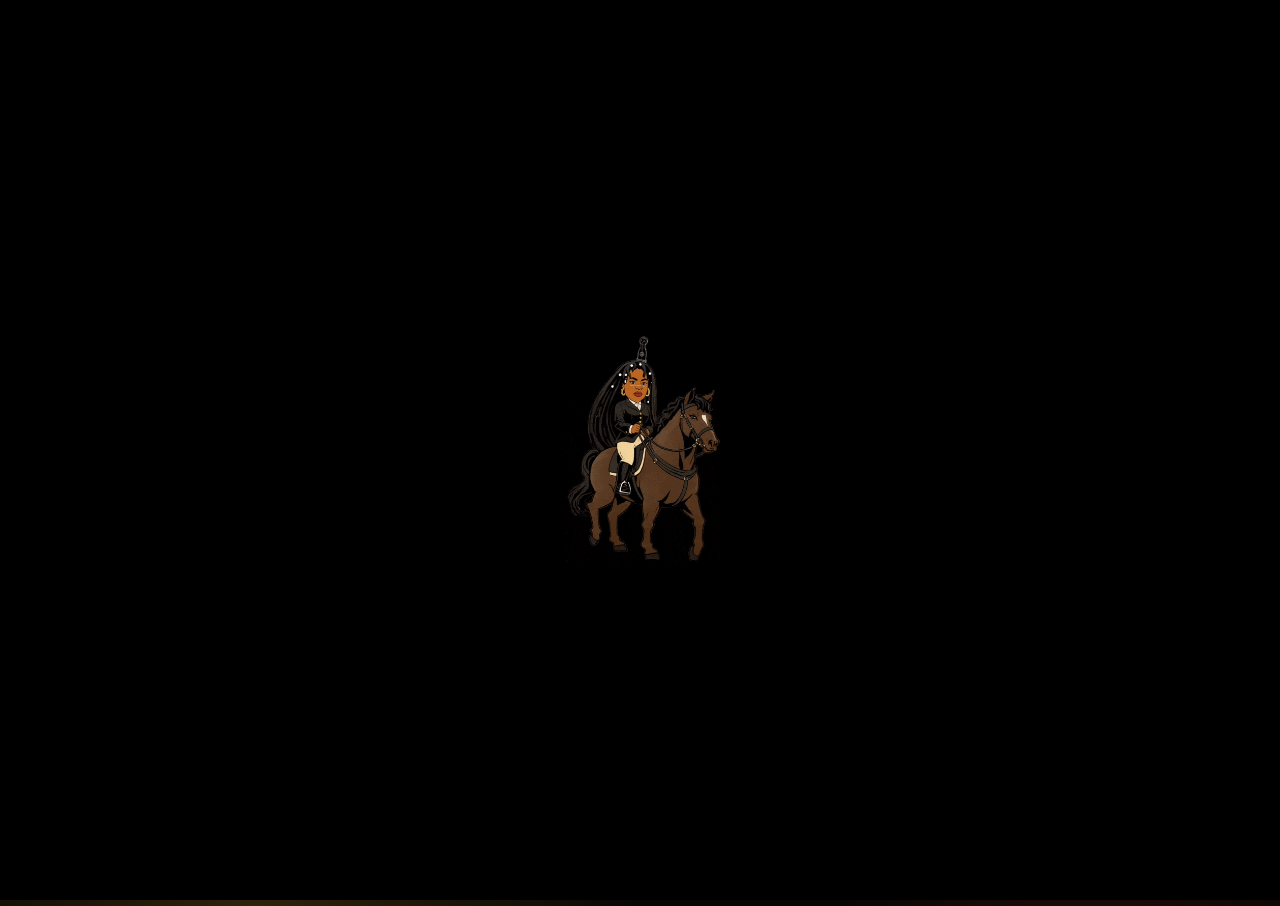
==== commit ed56a047: "Use folder-based page URLs" ====
--- a/index.html
+++ b/index.html
@@ -75,36 +75,36 @@
   <link rel="preconnect" href="https://fonts.googleapis.com">
   <link rel="preconnect" href="https://fonts.gstatic.com" crossorigin>
   <link href="https://fonts.googleapis.com/css2?family=Anton&family=Barlow+Condensed:wght@400;500;600;700;800&family=Caveat:wght@600;700&family=Inter:wght@400;500;600;700;800&display=swap" rel="stylesheet">
-  <link rel="icon" type="image/svg+xml" href="assets/favicon-ab.svg">
-  <link rel="stylesheet" href="css/style.css">
+  <link rel="icon" type="image/svg+xml" href="/assets/favicon-ab.svg">
+  <link rel="stylesheet" href="/css/style.css">
 </head>
 <body class="page-home">
 
   <div class="loader" id="loader">
-    <img src="assets/images/ab-loader.gif" alt="Loading" class="loader-image">
+    <img src="/assets/images/ab-loader.gif" alt="Loading" class="loader-image">
   </div>
 
   <nav class="nav" id="nav">
-    <a href="index.html" class="nav-logo">Angelika Belle</a>
+    <a href="/" class="nav-logo">Angelika Belle</a>
     <div class="nav-links" id="navLinks">
-      <a href="index.html">Home</a>
-      <a href="about.html">About</a>
-      <a href="music.html">Music</a>
-      <a href="press.html">Press</a>
-      <a href="contact.html">Contact</a>
+      <a href="/">Home</a>
+      <a href="/about/">About</a>
+      <a href="/music/">Music</a>
+      <a href="/press/">Press</a>
+      <a href="/contact/">Contact</a>
     </div>
 <button class="nav-toggle" id="navToggle" aria-label="Toggle menu">
-          <img src="assets/icons/menu.svg" alt="" width="24" height="24" loading="lazy">
+          <img src="/assets/icons/menu.svg" alt="" width="24" height="24" loading="lazy">
         </button>
   </nav>
 
   <div class="mobile-menu" id="mobileMenu">
     <div class="mobile-menu-inner">
-      <a href="index.html" data-mobile-link>Home</a>
-      <a href="about.html" data-mobile-link>About</a>
-      <a href="music.html" data-mobile-link>Music</a>
-      <a href="press.html" data-mobile-link>Press</a>
-      <a href="contact.html" data-mobile-link>Contact</a>
+      <a href="/" data-mobile-link>Home</a>
+      <a href="/about/" data-mobile-link>About</a>
+      <a href="/music/" data-mobile-link>Music</a>
+      <a href="/press/" data-mobile-link>Press</a>
+      <a href="/contact/" data-mobile-link>Contact</a>
       <div class="mobile-menu-socials">
         <a href="https://instagram.com/angelika_belle" target="_blank" rel="noopener noreferrer">IG</a>
         <a href="https://x.com/angelika_belle" target="_blank" rel="noopener noreferrer">X</a>
@@ -116,7 +116,7 @@
   <main>
     <section class="hero hero-home" id="home">
       <div class="hero-bg-image" data-parallax data-parallax-speed="0.16">
-        <img src="assets/images/home-hero.png" alt="Angelika Belle">
+        <img src="/assets/images/home-hero.png" alt="Angelika Belle">
       </div>
       <div class="hero-grain"></div>
       <div class="hero-overlay"></div>
@@ -127,8 +127,8 @@
           Angelika Belle blends calm vocals with infectious bounce, creating a sound that feels smooth, confident and impossible to resist.
         </p>
         <div class="hero-btns anim-up d3">
-          <a href="music.html" class="btn btn-hot">Enter Music</a>
-          <a href="about.html" class="btn btn-ghost">Read Her Story</a>
+          <a href="/music/" class="btn btn-hot">Enter Music</a>
+          <a href="/about/" class="btn btn-ghost">Read Her Story</a>
         </div>
         </div>
       </div>
@@ -143,10 +143,10 @@
           <svg width="20" height="20" viewBox="0 0 24 24" fill="currentColor"><path d="M23.498 6.186a3.016 3.016 0 0 0-2.122-2.136C19.505 3.545 12 3.545 12 3.545s-7.505 0-9.377.505A3.017 3.017 0 0 0 .502 6.186C0 8.07 0 12 0 12s0 3.93.502 5.814a3.016 3.016 0 0 0 2.122 2.136c1.871.505 9.376.505 9.376.505s7.505 0 9.377-.505a3.015 3.015 0 0 0 2.122-2.136C24 15.93 24 12 24 12s0-3.93-.502-5.814zM9.545 15.568V8.432L15.818 12l-6.273 3.568z"/></svg>
         </a>
         <a href="https://audiomack.com/angelika_belle" class="social-circle" aria-label="Audiomack" target="_blank" rel="noopener noreferrer">
-          <img src="assets/icons/audiomack.svg" alt="" width="20" height="20" loading="lazy" decoding="async">
+          <img src="/assets/icons/audiomack.svg" alt="" width="20" height="20" loading="lazy" decoding="async">
         </a>
         <a href="https://www.deezer.com/en/artist/135697372" class="social-circle" aria-label="Deezer" target="_blank" rel="noopener noreferrer">
-          <img src="assets/icons/deezer.svg" alt="" width="20" height="20" loading="lazy" decoding="async">
+          <img src="/assets/icons/deezer.svg" alt="" width="20" height="20" loading="lazy" decoding="async">
         </a>
         <a href="https://instagram.com/angelika_belle" class="social-circle" aria-label="Instagram" target="_blank" rel="noopener noreferrer">
           <svg width="20" height="20" viewBox="0 0 24 24" fill="currentColor"><path d="M12 2.163c3.204 0 3.584.012 4.85.07 3.252.148 4.771 1.691 4.919 4.919.058 1.265.069 1.645.069 4.849 0 3.205-.012 3.584-.069 4.849-.149 3.225-1.664 4.771-4.919 4.919-1.266.058-1.644.07-4.85.07-3.204 0-3.584-.012-4.849-.07-3.26-.149-4.771-1.699-4.919-4.92-.058-1.265-.07-1.644-.07-4.849 0-3.204.013-3.583.07-4.849.149-3.227 1.664-4.771 4.919-4.919 1.266-.057 1.645-.069 4.849-.069zM12 0C8.741 0 8.333.014 7.053.072 2.695.272.273 2.69.073 7.052.014 8.333 0 8.741 0 12c0 3.259.014 3.668.072 4.948.2 4.358 2.618 6.78 6.98 6.98C8.333 23.986 8.741 24 12 24c3.259 0 3.668-.014 4.948-.072 4.354-.2 6.782-2.618 6.979-6.98.059-1.28.073-1.689.073-4.948 0-3.259-.014-3.667-.072-4.947-.196-4.354-2.617-6.78-6.979-6.98C15.668.014 15.259 0 12 0zm0 5.838a6.162 6.162 0 100 12.324 6.162 6.162 0 000-12.324zM12 16a4 4 0 110-8 4 4 0 010 8zm6.406-11.845a1.44 1.44 0 100 2.881 1.44 1.44 0 000-2.881z"/></svg>
@@ -161,6 +161,6 @@
     </section>
   </main>
 
-  <script src="js/main.js"></script>
+  <script src="/js/main.js"></script>
 </body>
 </html>
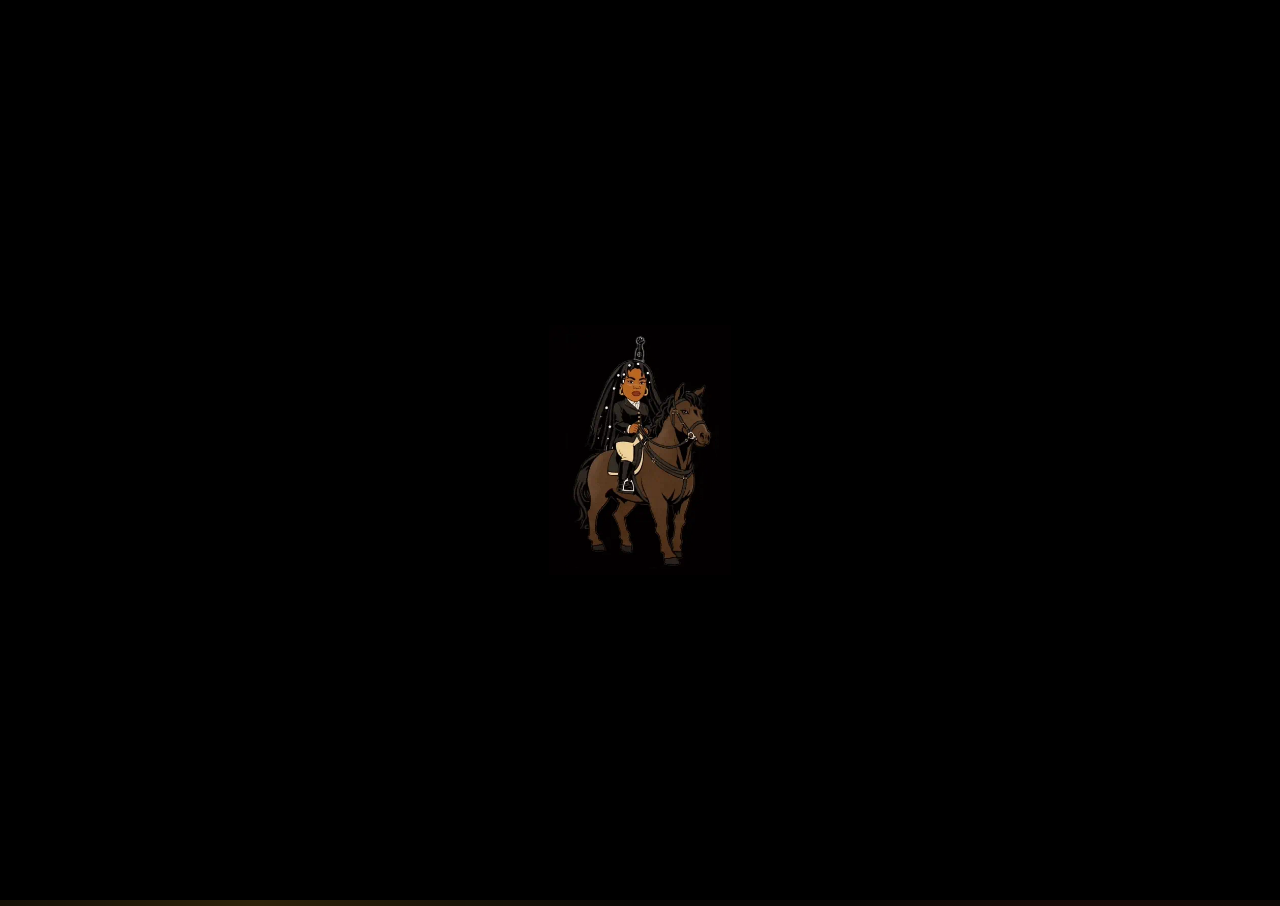
==== commit 3a9cbf0b: "Optimize media and hosting config" ====
--- a/index.html
+++ b/index.html
@@ -11,11 +11,11 @@
   <meta property="og:title" content="Angelika Belle | Nigerian Singer, Songwriter & Performer">
   <meta property="og:description" content="Angelika Belle blends calm vocals with infectious bounce, creating Afro-Reggaeton, R&B, reggae and Afrobeats records.">
   <meta property="og:url" content="https://angelikabelle.com/">
-  <meta property="og:image" content="https://angelikabelle.com/assets/images/home-hero.png">
+  <meta property="og:image" content="https://angelikabelle.com/assets/images/home-hero.jpg">
   <meta name="twitter:card" content="summary_large_image">
   <meta name="twitter:title" content="Angelika Belle | Nigerian Singer, Songwriter & Performer">
   <meta name="twitter:description" content="Official website of Angelika Belle, Nigerian singer, songwriter and performer.">
-  <meta name="twitter:image" content="https://angelikabelle.com/assets/images/home-hero.png">
+  <meta name="twitter:image" content="https://angelikabelle.com/assets/images/home-hero.jpg">
   <script type="application/ld+json">
   {
     "@context": "https://schema.org",
@@ -32,7 +32,7 @@
         "@id": "https://angelikabelle.com/#angelika-belle",
         "name": "Angelika Belle",
         "url": "https://angelikabelle.com/",
-        "image": "https://angelikabelle.com/assets/images/home-hero.png",
+        "image": "https://angelikabelle.com/assets/images/home-hero.jpg",
         "jobTitle": "Singer, songwriter and performer",
         "nationality": "Nigerian",
         "birthPlace": {
@@ -66,7 +66,7 @@
         "about": { "@id": "https://angelikabelle.com/#angelika-belle" },
         "primaryImageOfPage": {
           "@type": "ImageObject",
-          "url": "https://angelikabelle.com/assets/images/home-hero.png"
+          "url": "https://angelikabelle.com/assets/images/home-hero.jpg"
         }
       }
     ]
@@ -81,7 +81,7 @@
 <body class="page-home">
 
   <div class="loader" id="loader">
-    <img src="/assets/images/ab-loader.gif" alt="Loading" class="loader-image">
+    <img src="/assets/images/ab-loader.webp" alt="Loading" class="loader-image" width="358" height="491" decoding="async">
   </div>
 
   <nav class="nav" id="nav">
@@ -94,7 +94,7 @@
       <a href="/contact/">Contact</a>
     </div>
 <button class="nav-toggle" id="navToggle" aria-label="Toggle menu">
-          <img src="/assets/icons/menu.svg" alt="" width="24" height="24" loading="lazy">
+          <img src="/assets/icons/menu.svg" alt="" width="24" height="24" loading="lazy" decoding="async">
         </button>
   </nav>
 
@@ -116,7 +116,7 @@
   <main>
     <section class="hero hero-home" id="home">
       <div class="hero-bg-image" data-parallax data-parallax-speed="0.16">
-        <img src="/assets/images/home-hero.png" alt="Angelika Belle">
+        <img src="/assets/images/home-hero.webp" alt="Angelika Belle" width="1448" height="1086" fetchpriority="high" decoding="async">
       </div>
       <div class="hero-grain"></div>
       <div class="hero-overlay"></div>
--- a/css/style.css
+++ b/css/style.css
@@ -833,7 +833,7 @@
 }
 
 .page-hero-music .page-hero-media img {
-  object-position: center 35%;
+  object-position: center calc(35% + 150px);
 }
 
 .page-press .page-hero-media img {
@@ -880,7 +880,7 @@
 }
 
 .page-hero-music .page-hero-media img {
-  object-position: center 35%;
+  object-position: center calc(35% + 150px);
 }
 
 .page-music .page-hero-content {
@@ -2332,14 +2332,20 @@
   inset: 0;
   background:
     linear-gradient(90deg, rgba(9, 7, 5, 0.84), rgba(9, 7, 5, 0.58)),
-    url("../assets/images/angelika_belle_1775850940435.jpeg") center 28% / cover no-repeat;
+    image-set(
+      url("../assets/images/angelika_belle_1775850940435.webp") type("image/webp"),
+      url("../assets/images/angelika_belle_1775850940435.jpeg") type("image/jpeg")
+    ) center 28% / cover no-repeat;
   opacity: 0.34;
   mix-blend-mode: screen;
   pointer-events: none;
 }
 
 .page-contact .contact::after {
-  background: url("../assets/images/contact1.png") center 22% / cover no-repeat;
+  background: image-set(
+    url("../assets/images/contact1.webp") type("image/webp"),
+    url("../assets/images/contact1.jpg") type("image/jpeg")
+  ) center 22% / cover no-repeat;
 }
 
 .contact .container {
